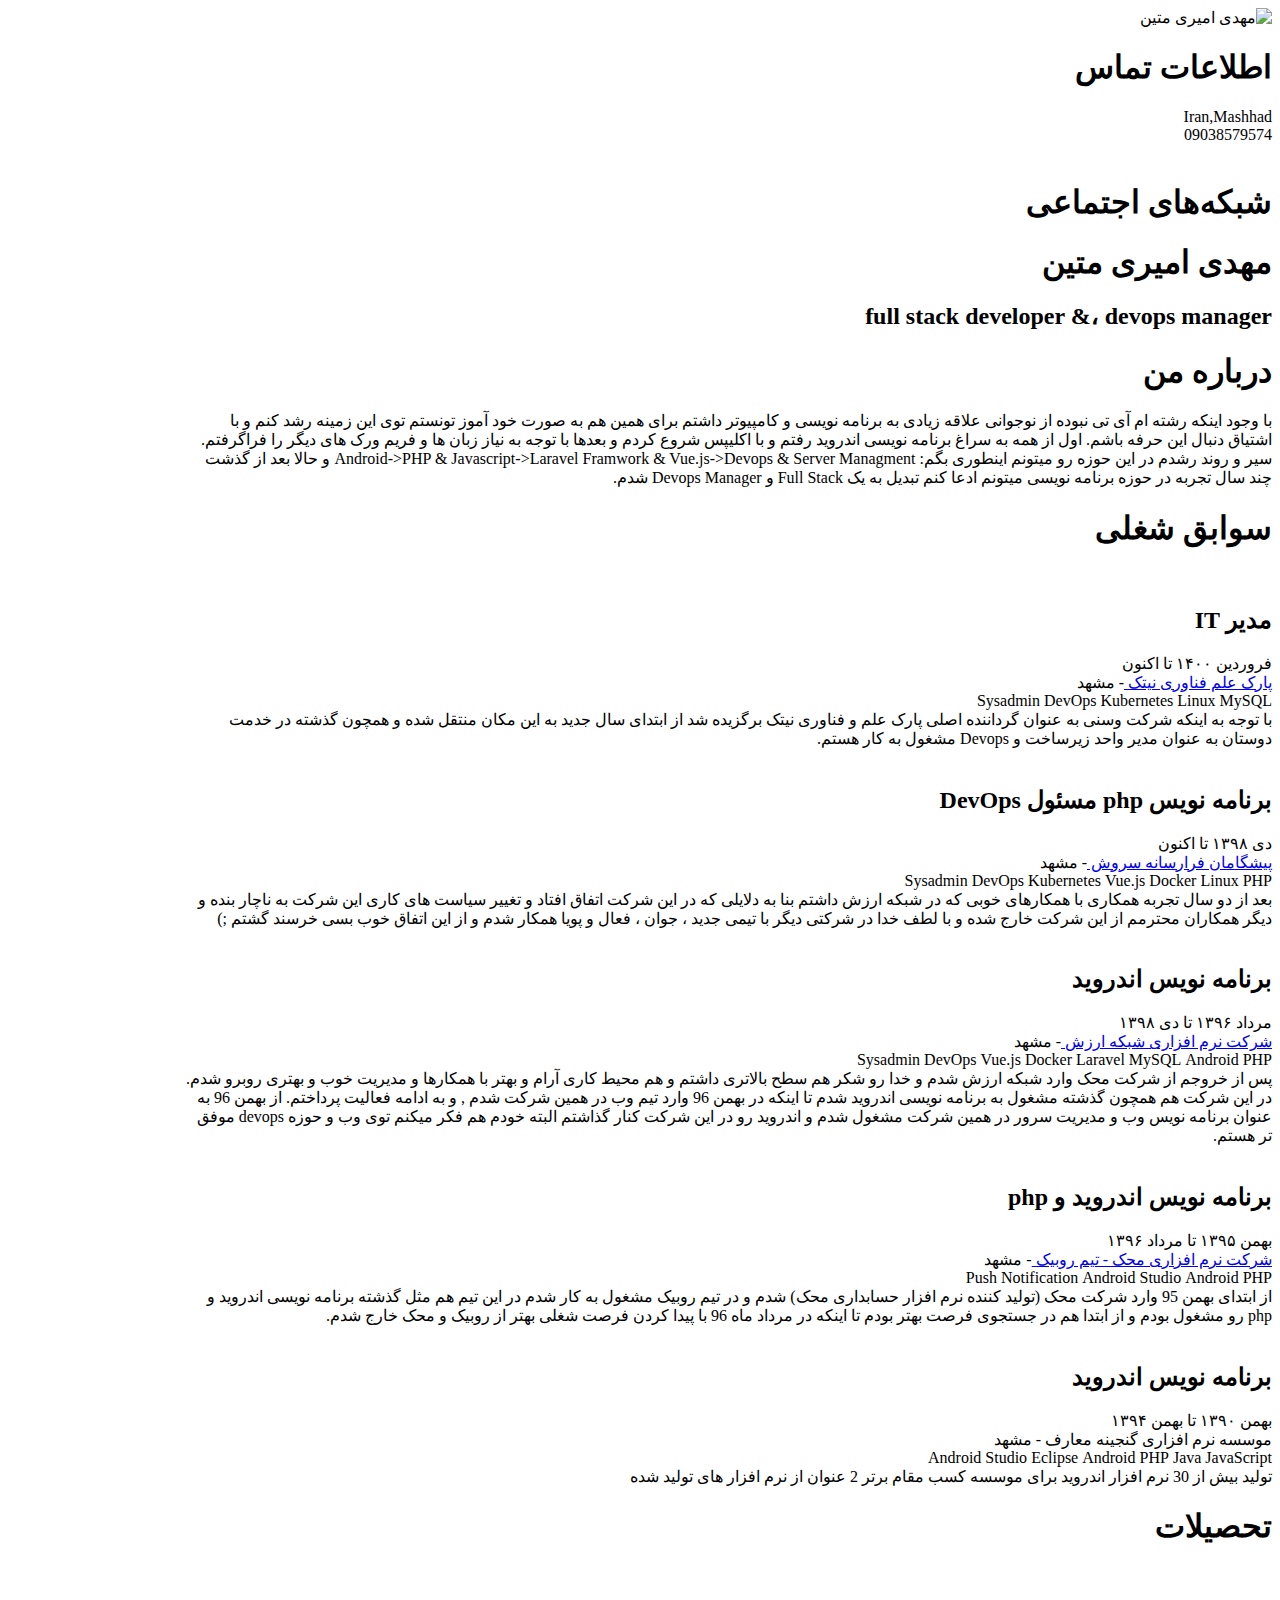
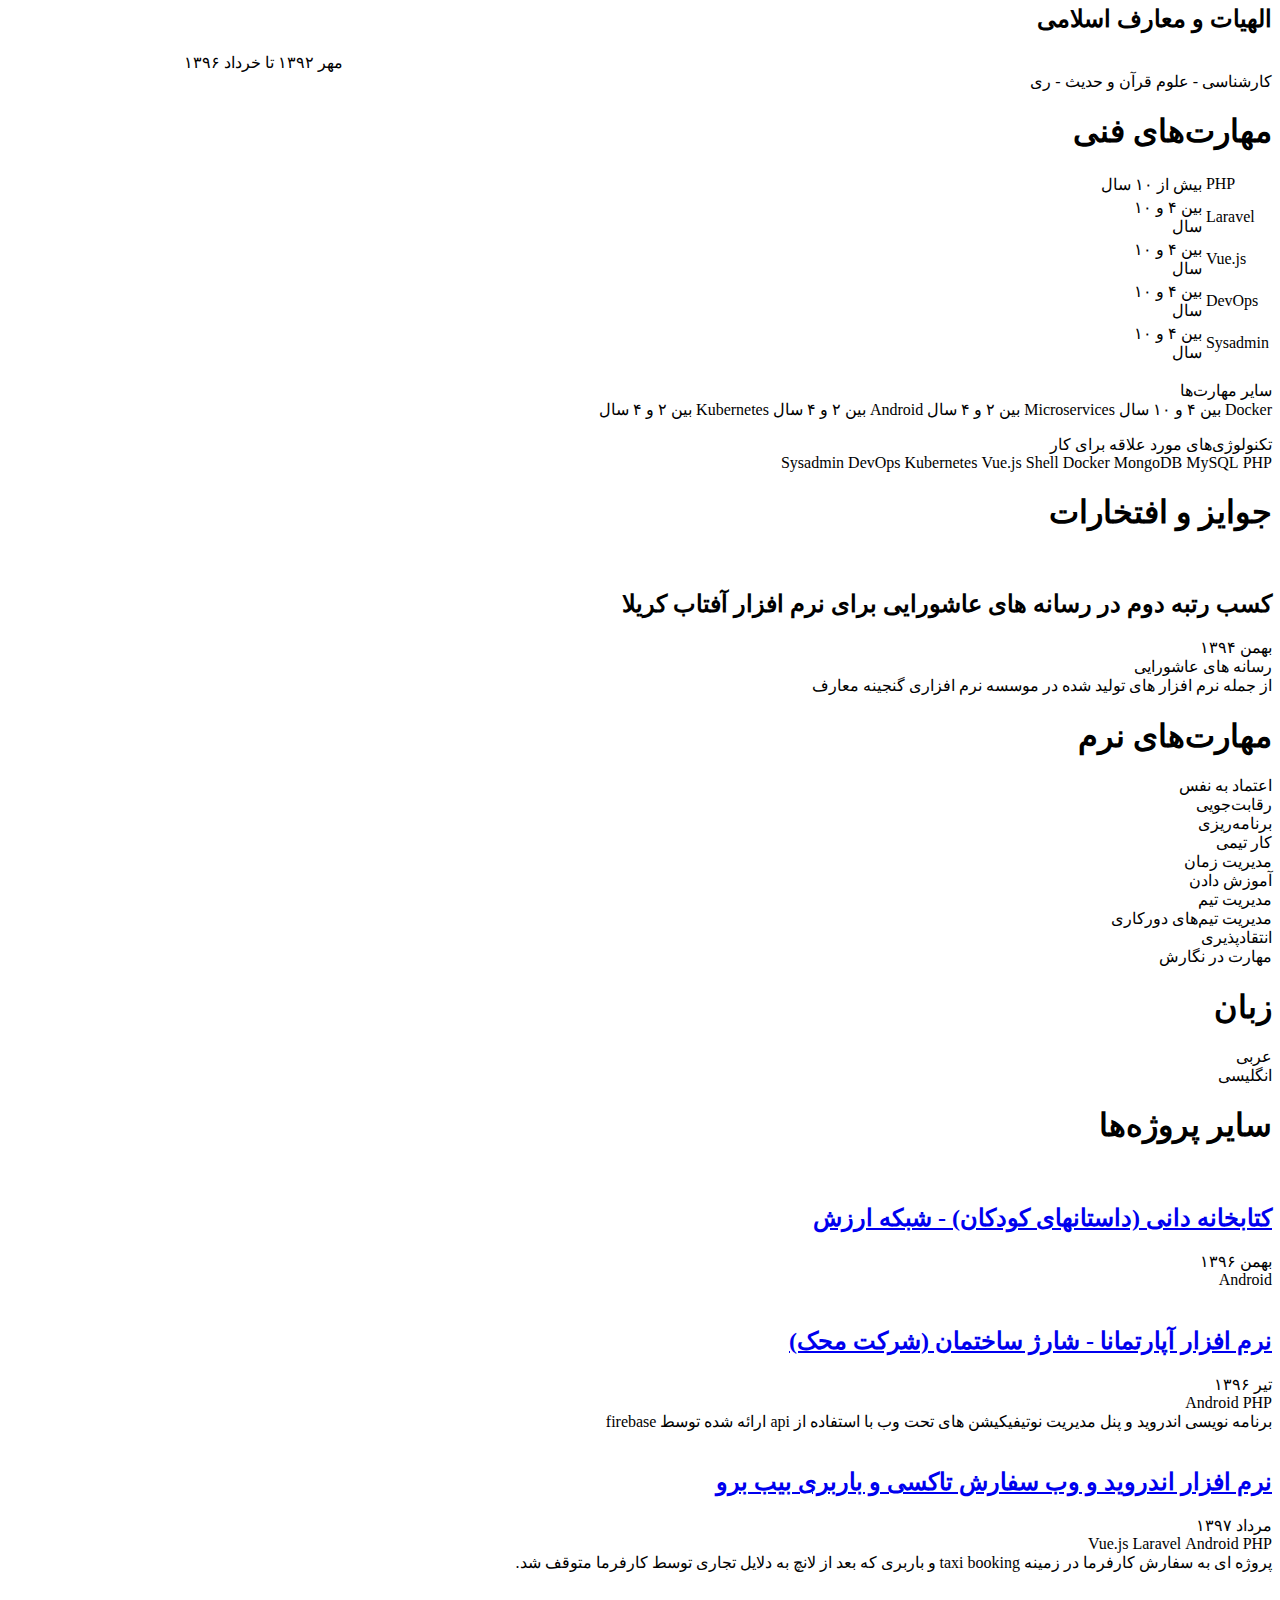
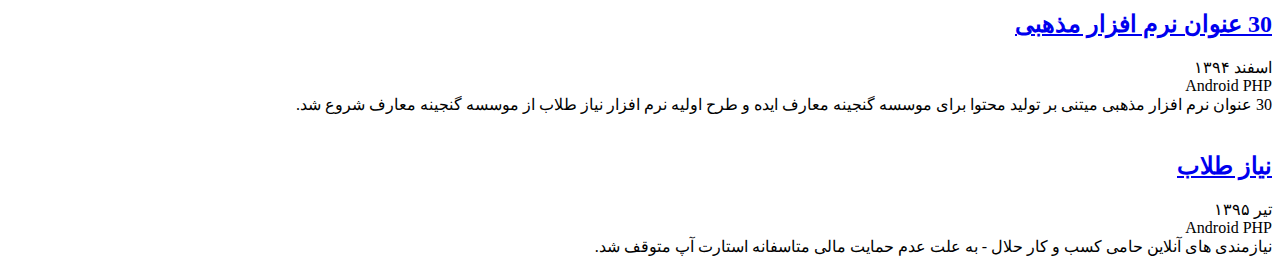
==== index.html @ c6a77c71 "Update index.html" ====
<!DOCTYPE html>
<html lang="fa">
<head>
    <title>مهدی امیری متین</title>
    <meta name="description"
          content="QCV مهدی امیری متین">

    <meta content="text/html" charset="UTF-8">
    <meta name="fontiran.com:license" content="5STG6D">
    
        <meta name="viewport" content="width=device-width, initial-scale=1"/>
    
    <meta property="og:site_name" content="amirimatin"/>
    
        <meta property="og:title" content="مهدی امیری متین"/>
        <meta property="og:type" content="profile"/>
        <meta property="og:image"
              content="https://secure.gravatar.com/avatar/453427221220c54b86331d7ee238e73a.jpg?s=300&amp;d=retro&amp;r=g"/>
        
    
    
        
        <link rel="apple-touch-icon" sizes="180x180" href="https://static.quera.ir/images/logo/favicon/apple-touch-icon.0-2887f2aad086.png">
        <link rel="icon" type="image/png" sizes="32x32" href="https://static.quera.ir/images/logo/favicon/favicon-32x32.0-b5be5ba884c5.png">
        <link rel="icon" type="image/png" sizes="16x16" href="https://static.quera.ir/images/logo/favicon/favicon-16x16.0-4bcbe4f363d7.png">
        <link rel="manifest" href="https://static.quera.ir/images/logo/favicon/site.0-a58f0dbbf828.webmanifest">
        <link rel="mask-icon" href="https://static.quera.ir/images/logo/favicon/safari-pinned-tab.0-c497e3a2ff0f.svg" color="#5bbad5">
        <link rel="shortcut icon" href="https://static.quera.ir/images/logo/favicon/favicon.0-53ba381ba55d.ico">
        <meta name="apple-mobile-web-app-title" content="Quera">
        <meta name="application-name" content="Quera">
        <meta name="msapplication-TileColor" content="#da532c">
        <meta name="msapplication-config" content="https://static.quera.ir/images/logo/favicon/browserconfig.0-158c579223ae.xml">
        <meta name="theme-color" content="#09c">
    
    


<script>(function(w,d,s,l,i){w[l]=w[l]||[];w[l].push({'gtm.start':new Date().getTime(),event:'gtm.js'});var f=d.getElementsByTagName(s)[0],j=d.createElement(s),dl=l!='dataLayer'?'&l='+l:'';j.async=true;j.src='https://www.googletagmanager.com/gtm.js?id='+i+dl;f.parentNode.insertBefore(j,f);})(window,document,'script','dataLayer','GTM-TDRQP6V');</script>


    <script type="text/javascript" src="https://static.quera.ir/js/reverse.0-6782b7b43a5d.js"></script>
    <link rel="stylesheet" href="https://static.quera.ir/vendor/jquery-ui/themes/flick/jquery-ui.min.0-e43e763e0745.css"/>
    <script type="text/javascript" src="https://static.quera.ir/vendor_common/common.min.0-ff5d1031dabd.js"></script>
    <link rel="stylesheet" type="text/css" href="https://static.quera.ir/vendor_common/common.min.0-c21277d78369.css"/>
    <link rel="stylesheet" type="text/css" href="https://static.quera.ir/vendor/semantic/semantic.rtl.min.0-6f2e697249ef.css"/>
    <link rel="stylesheet" type="text/css" href="https://static.quera.ir/css/style.0-c0c997bbf6e1.css"/>
    <link rel="stylesheet" type="text/css" href="https://static.quera.ir/semanticui/style.0-b3ef4156e542.css"/>
    <link rel="preload" href="https://static.quera.ir/fonts/iransans/fonts/woff2/IRANSansWeb.0-0b5055ac3573.woff2" as="font" type="font/woff2" crossorigin="anonymous">
    <link rel="preload" href="https://static.quera.ir/fonts/iransans/fonts/woff2/IRANSansWeb_Bold.0-43a0ecf3c7f2.woff2" as="font" type="font/woff2" crossorigin="anonymous">
    <link rel="preload" href="https://static.quera.ir/fonts/iransans/fonts/woff2/IRANSansWeb_Light.0-f7e4be98d20e.woff2" as="font" type="font/woff2" crossorigin="anonymous">
    <link rel="preload" href="https://static.quera.ir/fonts/iransans/fonts/woff2/IRANSansWeb_Medium.0-9c66b762719d.woff2" as="font" type="font/woff2" crossorigin="anonymous">
    <link rel="preload" href="https://static.quera.ir/vendor/semantic/themes/default/assets/fonts/icons.0-0ab54153eeec.woff2" as="font" type="font/woff2" crossorigin="anonymous">
    <link rel="preload" href="https://static.quera.ir/vendor/semantic/themes/default/assets/fonts/brand-icons.0-e8c322de9658.woff2" as="font" type="font/woff2" crossorigin="anonymous">
    <script type="text/javascript" src="https://static.quera.ir/js/main.0-ef7ccb650ad2.js"></script>
    <script type="text/javascript" src="https://static.quera.ir/js/markdown-moratab.0-771c1cd7b544.js"></script>
    <script src="https://static.quera.ir/vendor/clipboard/clipboard.min.0-f06c52bfddb4.js" type="text/javascript"></script>
    <script src="https://static.quera.ir/vendor/prism/prism.min.0-683a0944f523.js" data-manual></script>
    <link rel="stylesheet" type="text/css" href="https://static.quera.ir/vendor/prism/prism.0-4fa8005e6de1.css">
    <script src="https://static.quera.ir/notifications/notify.0-adeb6bd4d98d.js" type="text/javascript"></script>
    <link rel="stylesheet" href="https://static.quera.ir/vendor/katex/katex.min.0-f624f07ae925.css"/>
    
    
    
    <link rel="stylesheet" type="text/css" href="https://static.quera.ir/qcv/themes/common.0-5ed700cd2734.css">
    <style>
        
            .guide {
                display: none;
            }
        
    </style>

    <script type="text/javascript" src="https://static.quera.ir/vendor/progressbar/progressbar.min.0-1970f37f615a.js"></script>
    <script src="https://static.quera.ir/vendor/clipboard/clipboard.min.0-f06c52bfddb4.js" type="text/javascript"></script>
    <link rel="stylesheet" type="text/css" href="https://static.quera.ir/qcv/themes/theme1/theme1.0-77cd9312fb9b.css">
    <style>
        #paper {
            width: 68rem;
            min-height: 95rem;  /* a minimum height for too empty resumes */
        }
    </style>

</head>

<body dir="rtl" style="">


<noscript><iframe src="https://www.googletagmanager.com/ns.html?id=GTM-TDRQP6V" height="0" width="0" style="display:none;visibility:hidden"></iframe></noscript>




<div class="pusher" id="qu-scroll">
    
    
    <div dir="ltr" id="qu-hj"></div>

    <script type="text/javascript" charset="utf-8">
        quera = {};
        quera.finish_time = moment('0');
        quera.extra_time = moment.duration(0, 'seconds');
        quera.server_first_time = '2021-07-20T22:59:11.284350+04:30';
        quera.offset = moment('2021-07-20T22:59:11.284550+04:30').diff(moment());
        quera.time = moment();
        quera.times = [];
        
    </script>
    
        <script>
            
        </script>
    
    <div id="body_container">
        
    
    <div class="ui grid" id="paper">
        <div class="five wide column" id="r-sidebar">
            <div class="r-side-bg">
                <div class="r-side-back r-color"></div>
                <div class="r-side-back r-image"></div>
            </div>
            <div id="r-sidebar-content">
                <div id="r-avatar">
                    <img class="ui fluid rounded image" src="https://secure.gravatar.com/avatar/453427221220c54b86331d7ee238e73a.jpg?s=300&amp;d=retro&amp;r=g"
                         alt="مهدی امیری متین"/>
                </div>
                <h1>اطلاعات تماس</h1>
                <div class="flex-table compact">
                    <div class="row">
                        <div class="solid cell"><i class="map marker alternate icon"></i></div>
                        <div class="cell">
                          Iran,Mashhad  
                        </div>
                    </div>
                    
                        <div class="row ">
                            <div class="solid cell"><i class="phone icon"></i></div>
                            <div class="cell">
                                
                                    <span class="copy-to-clipboard"
                                          dir="ltr">09038579574</span>
                                
                            </div>
                        </div>
                    
                    <div class="row " style="align-items: flex-start">
                        <div class="solid cell"><i class="envelope icon"></i></div>
                        <div class="cell" style="direction: ltr; overflow: hidden; text-overflow: ellipsis">
                            
                                
                                    <span id="email" class="copy-to-clipboard" dir="ltr"
                                          style="color: white">m.amirimatin@gmail.com</span>
                                
                            
                        </div>
                    </div>
                </div>
                
                    <h1>شبکه‌های اجتماعی</h1>
                    <div>
                        
                            <a target="_blank" rel="noopener nofollow" href="https://twitter.com/mahdiyar_sm">
                                <i class="large blue twitter icon r-social"></i>
                            </a>
                        
                            <a target="_blank" rel="noopener nofollow" href="http://telegram.me/amirimatin">
                                <i class="large blue telegram plane icon r-social"></i>
                            </a>
                        
                            <a target="_blank" rel="noopener nofollow" href="https://www.instagram.com/m.amirimatin/">
                                <i class="large purple instagram icon r-social"></i>
                            </a>
                        
                    </div>
                
            </div>
        </div>
        <div class="eleven wide column" id="r-main">
            <header id="r-name">
                <div>
                    <h1>مهدی امیری متین</h1>
                        <h2>full stack developer &، devops manager</h2>
                </div>
            </header>

            
                <section class="r-section">
                    <div class="r-header">
                        <h1>درباره من</h1>
                    </div>
                    
                        <div class="md-supported">با وجود اینکه رشته ام آی تی نبوده از نوجوانی علاقه زیادی به برنامه نویسی و کامپیوتر داشتم برای همین هم به صورت خود آموز تونستم توی این زمینه رشد کنم و با اشتیاق دنبال این حرفه باشم. اول از همه به سراغ برنامه نویسی اندروید رفتم و با اکلیپس شروع کردم و بعدها با توجه به نیاز زبان ها و فریم ورک های دیگر را فراگرفتم. سیر و روند رشدم در این حوزه رو میتونم اینطوری بگم: 
Android-&gt;PHP &amp; Javascript-&gt;Laravel Framwork &amp; Vue.js-&gt;Devops &amp; Server Managment 
و حالا بعد از گذشت چند سال تجربه در حوزه برنامه نویسی میتونم ادعا کنم تبدیل به یک Full Stack و Devops Manager شدم.</div>
                    
                </section>
            

            
                <section class="r-section">
                    <div class="r-header">
                        <h1>سوابق شغلی</h1>
                    </div>
                    <div class="ui relaxed unstackable items r-items r-timeline">
                        
                            <div class="item">
                                
                                    <div class="ui tiny image"><img alt="" src="/media/public/logos/cd19c000af844c3fa9d75fbcc9e485ca.png"></div>
                                
                                <div class="content">
                                    <h2 class="ui w5 header">
                                        مدیر IT
                                    </h2>
                                    <div class="ui right floated r-grey">
                                        فروردین ۱۴۰۰ تا اکنون
                                    </div>
                                    <div class="meta">
                                        
                                            <a href="https://nitechpark.com" target="_blank" rel="noopener nofollow">
                                                پارک علم فناوری نیتک
                                            </a>
                                        
                                        - مشهد
                                    </div>
                                    
                                        <div class="extra">
                                            
                                                <span dir="auto" class="ui small label">MySQL</span>
                                            
                                                <span dir="auto" class="ui small label">Linux</span>
                                            
                                                <span dir="auto" class="ui small label">Kubernetes</span>
                                            
                                                <span dir="auto" class="ui small label">DevOps</span>
                                            
                                                <span dir="auto" class="ui small label">Sysadmin</span>
                                            
                                        </div>
                                    
                                    
                                        <div class="extra">
                                            
                                                <div class="md-supported">با توجه به اینکه شرکت وسنی به عنوان گرداننده اصلی پارک علم و فناوری نیتک برگزیده شد از ابتدای سال جدید به این مکان منتقل شده و همچون گذشته در خدمت دوستان به عنوان مدیر واحد زیرساخت و Devops مشغول به کار هستم.</div>
                                            
                                        </div>
                                    
                                </div>
                            </div>
                        
                            <div class="item">
                                
                                    <div class="ui tiny image"><img alt="" src="/media/public/profile/company_logo/08689bc968b87babe15c32c89f6c1fe77b28564f.png"></div>
                                
                                <div class="content">
                                    <h2 class="ui w5 header">
                                        برنامه نویس php مسئول DevOps
                                    </h2>
                                    <div class="ui right floated r-grey">
                                        دی ۱۳۹۸ تا اکنون
                                    </div>
                                    <div class="meta">
                                        
                                            <a href="http://vasni.ir" target="_blank" rel="noopener nofollow">
                                                پیشگامان فرارسانه سروش
                                            </a>
                                        
                                        - مشهد
                                    </div>
                                    
                                        <div class="extra">
                                            
                                                <span dir="auto" class="ui small label">PHP</span>
                                            
                                                <span dir="auto" class="ui small label">Linux</span>
                                            
                                                <span dir="auto" class="ui small label">Docker</span>
                                            
                                                <span dir="auto" class="ui small label">Vue.js</span>
                                            
                                                <span dir="auto" class="ui small label">Kubernetes</span>
                                            
                                                <span dir="auto" class="ui small label">DevOps</span>
                                            
                                                <span dir="auto" class="ui small label">Sysadmin</span>
                                            
                                        </div>
                                    
                                    
                                        <div class="extra">
                                            
                                                <div class="md-supported">بعد از دو سال تجربه همکاری با همکارهای خوبی که در شبکه ارزش داشتم بنا به دلایلی که در این شرکت اتفاق افتاد و تغییر سیاست های کاری این شرکت به ناچار بنده و دیگر همکاران محترمم از این شرکت خارج شده و با لطف خدا در شرکتی دیگر با تیمی جدید ، جوان ، فعال و پویا همکار شدم و از این اتفاق خوب بسی خرسند گشتم ;)</div>
                                            
                                        </div>
                                    
                                </div>
                            </div>
                        
                            <div class="item">
                                
                                    <div class="ui tiny image"><img alt="" src="/media/public/logos/111e6e5fe62e414dbfb8262f679e915f.png"></div>
                                
                                <div class="content">
                                    <h2 class="ui w5 header">
                                        برنامه نویس اندروید
                                    </h2>
                                    <div class="ui right floated r-grey">
                                        مرداد ۱۳۹۶ تا دی ۱۳۹۸
                                    </div>
                                    <div class="meta">
                                        
                                            <a href="http://sa24.ir/" target="_blank" rel="noopener nofollow">
                                                شرکت نرم افزاری شبکه ارزش
                                            </a>
                                        
                                        - مشهد
                                    </div>
                                    
                                        <div class="extra">
                                            
                                                <span dir="auto" class="ui small label">PHP</span>
                                            
                                                <span dir="auto" class="ui small label">Android</span>
                                            
                                                <span dir="auto" class="ui small label">MySQL</span>
                                            
                                                <span dir="auto" class="ui small label">Laravel</span>
                                            
                                                <span dir="auto" class="ui small label">Docker</span>
                                            
                                                <span dir="auto" class="ui small label">Vue.js</span>
                                            
                                                <span dir="auto" class="ui small label">DevOps</span>
                                            
                                                <span dir="auto" class="ui small label">Sysadmin</span>
                                            
                                        </div>
                                    
                                    
                                        <div class="extra">
                                            
                                                <div class="md-supported">پس از خروجم از شرکت محک وارد شبکه ارزش شدم و خدا رو شکر هم سطح بالاتری داشتم و هم محیط کاری آرام و بهتر با همکارها و مدیریت خوب و بهتری روبرو شدم. در این شرکت هم همچون گذشته مشغول به برنامه نویسی اندروید شدم تا اینکه در بهمن 96 وارد تیم وب در همین شرکت شدم , و به ادامه فعالیت پرداختم.

از بهمن 96 به عنوان برنامه نویس وب و مدیریت سرور در همین شرکت مشغول شدم و اندروید رو در این شرکت کنار گذاشتم البته خودم هم فکر میکنم توی وب و حوزه devops موفق تر هستم.</div>
                                            
                                        </div>
                                    
                                </div>
                            </div>
                        
                            <div class="item">
                                
                                    <div class="ui tiny image"><img alt="" src="/media/public/logos/0b6a00c5ef4f457e9915471dc0e0edc2.png"></div>
                                
                                <div class="content">
                                    <h2 class="ui w5 header">
                                        برنامه نویس اندروید و php
                                    </h2>
                                    <div class="ui right floated r-grey">
                                        بهمن ۱۳۹۵ تا مرداد ۱۳۹۶
                                    </div>
                                    <div class="meta">
                                        
                                            <a href="https://www.mahaksoft.com/" target="_blank" rel="noopener nofollow">
                                                شرکت نرم افزاری محک - تیم روبیک
                                            </a>
                                        
                                        - مشهد
                                    </div>
                                    
                                        <div class="extra">
                                            
                                                <span dir="auto" class="ui small label">PHP</span>
                                            
                                                <span dir="auto" class="ui small label">Android</span>
                                            
                                                <span dir="auto" class="ui small label">Android Studio</span>
                                            
                                                <span dir="auto" class="ui small label">Push Notification</span>
                                            
                                        </div>
                                    
                                    
                                        <div class="extra">
                                            
                                                <div class="md-supported">از ابتدای بهمن 95 وارد شرکت محک (تولید کننده نرم افزار حسابداری محک) شدم و در تیم روبیک مشغول به کار شدم در این تیم هم مثل گذشته برنامه نویسی اندروید و php رو مشغول بودم و از ابتدا هم در جستجوی فرصت بهتر بودم تا اینکه در مرداد ماه 96 با پیدا کردن فرصت شغلی بهتر از روبیک و محک خارج شدم.</div>
                                            
                                        </div>
                                    
                                </div>
                            </div>
                        
                            <div class="item">
                                
                                    <div class="ui tiny image"><img alt="" src="/media/public/logos/dd84caf3fb24499ba9ad46aafbef03ce.png"></div>
                                
                                <div class="content">
                                    <h2 class="ui w5 header">
                                        برنامه نویس اندروید
                                    </h2>
                                    <div class="ui right floated r-grey">
                                        بهمن ۱۳۹۰ تا بهمن ۱۳۹۴
                                    </div>
                                    <div class="meta">
                                        
                                            موسسه نرم افزاری گنجینه معارف
                                        
                                        - مشهد
                                    </div>
                                    
                                        <div class="extra">
                                            
                                                <span dir="auto" class="ui small label">JavaScript</span>
                                            
                                                <span dir="auto" class="ui small label">Java</span>
                                            
                                                <span dir="auto" class="ui small label">PHP</span>
                                            
                                                <span dir="auto" class="ui small label">Android</span>
                                            
                                                <span dir="auto" class="ui small label">Eclipse</span>
                                            
                                                <span dir="auto" class="ui small label">Android Studio</span>
                                            
                                        </div>
                                    
                                    
                                        <div class="extra">
                                            
                                                <div class="md-supported">تولید بیش از 30 نرم افزار اندروید برای موسسه کسب مقام برتر 2 عنوان از نرم افزار های تولید شده</div>
                                            
                                        </div>
                                    
                                </div>
                            </div>
                        
                    </div>
                </section>
            

            
                <section class="r-section">
                    <div class="r-header">
                        <h1>تحصیلات</h1>
                    </div>

                    <div class="ui relaxed unstackable items r-items r-timeline">
                        
                            <div class="item">
                                
                                    <div class="ui tiny image default edu">
                                        <img alt="" src="https://static.quera.ir/qcv/themes/theme1/images/edu.0-c39e8b0993c1.svg">
                                    </div>
                                
                                <div class="content">
                                    <h2 class="ui w5 header">
                                        الهیات و معارف اسلامی
                                    </h2>
                                    <div class="ui right floated r-grey" style="text-align: left">
                                        مهر ۱۳۹۲ تا خرداد ۱۳۹۶
                                        
                                    </div>
                                    <div class="meta">
                                        کارشناسی -
                                        
                                            علوم قرآن و حدیث
                                        
                                        - ری
                                    </div>

                                    
                                </div>
                            </div>
                        
                    </div>
                </section>
            

            
                <section class="r-section">
                    <div class="r-header">
                        <h1>مهارت‌های فنی</h1>
                    </div>

                    <table class="ui very basic unstackable no-border table">
                        <tbody>
                        
                            <tr>
                                <td dir="ltr" style="text-align: left" class="collapsing">
                                    PHP
                                </td>
                                <td>
                                    <div class="ui violet progress" style="margin: 0">
                                        <div class="bar" style="width: 100%;">
                                            <div class="progress">بیش از ۱۰ سال</div>
                                        </div>
                                    </div>
                                </td>
                            </tr>
                        
                            <tr>
                                <td dir="ltr" style="text-align: left" class="collapsing">
                                    Laravel
                                </td>
                                <td>
                                    <div class="ui blue progress" style="margin: 0">
                                        <div class="bar" style="width: 85%;">
                                            <div class="progress">بین ۴ و ۱۰ سال</div>
                                        </div>
                                    </div>
                                </td>
                            </tr>
                        
                            <tr>
                                <td dir="ltr" style="text-align: left" class="collapsing">
                                    Vue.js
                                </td>
                                <td>
                                    <div class="ui blue progress" style="margin: 0">
                                        <div class="bar" style="width: 85%;">
                                            <div class="progress">بین ۴ و ۱۰ سال</div>
                                        </div>
                                    </div>
                                </td>
                            </tr>
                        
                            <tr>
                                <td dir="ltr" style="text-align: left" class="collapsing">
                                    DevOps
                                </td>
                                <td>
                                    <div class="ui blue progress" style="margin: 0">
                                        <div class="bar" style="width: 85%;">
                                            <div class="progress">بین ۴ و ۱۰ سال</div>
                                        </div>
                                    </div>
                                </td>
                            </tr>
                        
                            <tr>
                                <td dir="ltr" style="text-align: left" class="collapsing">
                                    Sysadmin
                                </td>
                                <td>
                                    <div class="ui blue progress" style="margin: 0">
                                        <div class="bar" style="width: 85%;">
                                            <div class="progress">بین ۴ و ۱۰ سال</div>
                                        </div>
                                    </div>
                                </td>
                            </tr>
                        
                        </tbody>
                    </table>

                    
                        <p>
                            سایر مهارت‌ها
                            <br/>
                            
                                <span class="ui blue small label">
                                        Docker
                                        <span class="detail">
                                            بین ۴ و ۱۰ سال
                                        </span>
                                    </span>
                            
                                <span class="ui teal small label">
                                        Microservices
                                        <span class="detail">
                                            بین ۲ و ۴ سال
                                        </span>
                                    </span>
                            
                                <span class="ui teal small label">
                                        Android
                                        <span class="detail">
                                            بین ۲ و ۴ سال
                                        </span>
                                    </span>
                            
                                <span class="ui teal small label">
                                        Kubernetes
                                        <span class="detail">
                                            بین ۲ و ۴ سال
                                        </span>
                                    </span>
                            
                        </p>
                    

                    
                        <p>
                            تکنولوژی‌های مورد علاقه برای کار
                            <br/>
                            
                                <span dir="auto" class="ui small label">PHP</span>
                            
                                <span dir="auto" class="ui small label">MySQL</span>
                            
                                <span dir="auto" class="ui small label">MongoDB</span>
                            
                                <span dir="auto" class="ui small label">Docker</span>
                            
                                <span dir="auto" class="ui small label">Shell</span>
                            
                                <span dir="auto" class="ui small label">Vue.js</span>
                            
                                <span dir="auto" class="ui small label">Kubernetes</span>
                            
                                <span dir="auto" class="ui small label">DevOps</span>
                            
                                <span dir="auto" class="ui small label">Sysadmin</span>
                            
                        </p>
                    
                </section>
            

            
                <section class="r-section">
                    <div class="r-header">
                        <h1>جوایز و افتخارات</h1>
                    </div>

                    <div class="ui relaxed unstackable items r-items r-timeline">
                        
                            <div class="item">
                                <div class="ui tiny image">
                                    <img alt="" src="https://static.quera.ir/qcv/themes/theme1/images/medal.0-c608e8f3968f.svg">
                                </div>
                                <div class="content">
                                    <h2 class="ui w5 header">
                                        
                                            کسب رتبه دوم در رسانه های عاشورایی برای نرم افزار آفتاب کریلا
                                        
                                    </h2>
                                    <div class="ui right floated r-grey">
                                        بهمن ۱۳۹۴
                                    </div>
                                    <div class="meta">
                                        رسانه های عاشورایی
                                    </div>
                                    
                                        <div class="extra">
                                            
                                                <div class="md-supported">از جمله نرم افزار های تولید شده در موسسه نرم افزاری گنجینه معارف</div>
                                            
                                        </div>
                                    
                                </div>
                            </div>
                        
                    </div>
                </section>
            

            

            <section id="r-skills" class="r-section" style="margin-left: 2rem">
                <div class="ui two column grid">
                    
                        <div class="column">
                            <div class="r-header">
                                <h1>مهارت‌های نرم</h1>
                            </div>
                            <div class="flex-table compact">
                                
                                    <div class="row">
                                        <div class="grow cell">اعتماد به نفس</div>
                                        <div class="cell">
                                            <div class="ui violet empty circular label"></div><div class="ui violet empty circular label"></div><div class="ui violet empty circular label"></div><div class="ui violet empty circular label"></div><div class="ui violet empty circular label"></div>
                                        </div>
                                    </div>
                                
                                    <div class="row">
                                        <div class="grow cell">رقابت‌جویی</div>
                                        <div class="cell">
                                            <div class="ui violet empty circular label"></div><div class="ui violet empty circular label"></div><div class="ui violet empty circular label"></div><div class="ui violet empty circular label"></div><div class="ui violet empty circular label"></div>
                                        </div>
                                    </div>
                                
                                    <div class="row">
                                        <div class="grow cell">برنامه‌ریزی</div>
                                        <div class="cell">
                                            <div class="ui violet empty circular label"></div><div class="ui violet empty circular label"></div><div class="ui violet empty circular label"></div><div class="ui violet empty circular label"></div><div class="ui violet empty circular label"></div>
                                        </div>
                                    </div>
                                
                                    <div class="row">
                                        <div class="grow cell">کار تیمی</div>
                                        <div class="cell">
                                            <div class="ui violet empty circular label"></div><div class="ui violet empty circular label"></div><div class="ui violet empty circular label"></div><div class="ui violet empty circular label"></div><div class="ui violet empty circular label"></div>
                                        </div>
                                    </div>
                                
                                    <div class="row">
                                        <div class="grow cell">مدیریت زمان</div>
                                        <div class="cell">
                                            <div class="ui blue empty circular label"></div><div class="ui blue empty circular label"></div><div class="ui blue empty circular label"></div><div class="ui blue empty circular label"></div><div class="ui empty circular label"></div>
                                        </div>
                                    </div>
                                
                                    <div class="row">
                                        <div class="grow cell">آموزش دادن</div>
                                        <div class="cell">
                                            <div class="ui blue empty circular label"></div><div class="ui blue empty circular label"></div><div class="ui blue empty circular label"></div><div class="ui blue empty circular label"></div><div class="ui empty circular label"></div>
                                        </div>
                                    </div>
                                
                                    <div class="row">
                                        <div class="grow cell">مدیریت تیم</div>
                                        <div class="cell">
                                            <div class="ui blue empty circular label"></div><div class="ui blue empty circular label"></div><div class="ui blue empty circular label"></div><div class="ui blue empty circular label"></div><div class="ui empty circular label"></div>
                                        </div>
                                    </div>
                                
                                    <div class="row">
                                        <div class="grow cell">مدیریت تیم‌های دورکاری</div>
                                        <div class="cell">
                                            <div class="ui blue empty circular label"></div><div class="ui blue empty circular label"></div><div class="ui blue empty circular label"></div><div class="ui blue empty circular label"></div><div class="ui empty circular label"></div>
                                        </div>
                                    </div>
                                
                                    <div class="row">
                                        <div class="grow cell">انتقادپذیری</div>
                                        <div class="cell">
                                            <div class="ui blue empty circular label"></div><div class="ui blue empty circular label"></div><div class="ui blue empty circular label"></div><div class="ui blue empty circular label"></div><div class="ui empty circular label"></div>
                                        </div>
                                    </div>
                                
                                    <div class="row">
                                        <div class="grow cell">مهارت در نگارش</div>
                                        <div class="cell">
                                            <div class="ui teal empty circular label"></div><div class="ui teal empty circular label"></div><div class="ui teal empty circular label"></div><div class="ui empty circular label"></div><div class="ui empty circular label"></div>
                                        </div>
                                    </div>
                                
                            </div>
                        </div>
                    
                    
                        <div class="column">
                            <div class="r-header" style="width: calc(100% + 2rem)">
                                <h1>زبان</h1>
                            </div>
                            <div class="flex-table compact">
                                
                                    <div class="row">
                                        <div class="grow cell">عربی</div>
                                        <div class="cell qu-popup" data-content="زبان مادری"
                                             data-position="left center" data-variation="tiny" style="display: flex">
                                            <div class="ui violet empty circular label"></div><div class="ui violet empty circular label"></div><div class="ui violet empty circular label"></div><div class="ui violet empty circular label"></div><div class="ui violet empty circular label"></div>
                                        </div>
                                    </div>
                                
                                    <div class="row">
                                        <div class="grow cell">انگلیسی</div>
                                        <div class="cell qu-popup" data-content="توانمند برای کار"
                                             data-position="left center" data-variation="tiny" style="display: flex">
                                            <div class="ui teal empty circular label"></div><div class="ui teal empty circular label"></div><div class="ui teal empty circular label"></div><div class="ui empty circular label"></div><div class="ui empty circular label"></div>
                                        </div>
                                    </div>
                                
                            </div>
                        </div>
                    
                </div>
            </section>


            


            

            
                <section class="r-section">
                    <div class="r-header">
                        <h1>سایر پروژه‌ها</h1>
                    </div>
                    <div class="ui relaxed unstackable items r-items">
                        
                            <div class="item">
                                <div class="ui tiny image">
                                    
                                        <img alt="" src="https://static.quera.ir/qcv/themes/theme1/images/github.0-36085318505a.svg">
                                    
                                </div>
                                <div class="content">
                                    <h2 class="ui w5 header">
                                        
                                            
                                                <a target="_blank" rel="noopener nofollow"
                                                   href="http://appstore.nabaat.ir/__/store/apk/download/19394">
                                                    کتابخانه دانی (داستانهای کودکان) - شبکه ارزش
                                                </a>
                                            
                                        
                                    </h2>
                                    <div class="ui right floated r-grey">
                                        بهمن ۱۳۹۶
                                    </div>
                                    
                                        <div class="extra">
                                            
                                                <span dir="auto" class="ui small label">Android</span>
                                            
                                        </div>
                                    
                                    
                                </div>
                            </div>
                        
                            <div class="item">
                                <div class="ui tiny image">
                                    
                                        <img alt="" src="https://static.quera.ir/qcv/themes/theme1/images/github.0-36085318505a.svg">
                                    
                                </div>
                                <div class="content">
                                    <h2 class="ui w5 header">
                                        
                                            
                                                <a target="_blank" rel="noopener nofollow"
                                                   href="https://apartemana.com/">
                                                    نرم افزار آپارتمانا - شارژ ساختمان (شرکت محک)
                                                </a>
                                            
                                        
                                    </h2>
                                    <div class="ui right floated r-grey">
                                        تیر ۱۳۹۶
                                    </div>
                                    
                                        <div class="extra">
                                            
                                                <span dir="auto" class="ui small label">PHP</span>
                                            
                                                <span dir="auto" class="ui small label">Android</span>
                                            
                                        </div>
                                    
                                    
                                        <div class="extra">
                                            
                                                <div class="md-supported">برنامه نویسی اندروید و پنل مدیریت نوتیفیکیشن های تحت وب با استفاده از api ارائه شده توسط firebase</div>
                                            
                                        </div>
                                    
                                </div>
                            </div>
                        
                            <div class="item">
                                <div class="ui tiny image">
                                    
                                        <img alt="" src="https://static.quera.ir/qcv/themes/theme1/images/github.0-36085318505a.svg">
                                    
                                </div>
                                <div class="content">
                                    <h2 class="ui w5 header">
                                        
                                            
                                                <a target="_blank" rel="noopener nofollow"
                                                   href="http://bibboro.com/">
                                                    نرم افزار اندروید و وب سفارش تاکسی و باربری بیب برو
                                                </a>
                                            
                                        
                                    </h2>
                                    <div class="ui right floated r-grey">
                                        مرداد ۱۳۹۷
                                    </div>
                                    
                                        <div class="extra">
                                            
                                                <span dir="auto" class="ui small label">PHP</span>
                                            
                                                <span dir="auto" class="ui small label">Android</span>
                                            
                                                <span dir="auto" class="ui small label">Laravel</span>
                                            
                                                <span dir="auto" class="ui small label">Vue.js</span>
                                            
                                        </div>
                                    
                                    
                                        <div class="extra">
                                            
                                                <div class="md-supported">پروژه ای به سفارش  کارفرما در زمینه taxi booking و باربری که بعد از لانچ به دلایل تجاری توسط کارفرما متوقف شد.</div>
                                            
                                        </div>
                                    
                                </div>
                            </div>
                        
                            <div class="item">
                                <div class="ui tiny image">
                                    
                                        <img alt="" src="https://static.quera.ir/qcv/themes/theme1/images/github.0-36085318505a.svg">
                                    
                                </div>
                                <div class="content">
                                    <h2 class="ui w5 header">
                                        
                                            
                                                <a target="_blank" rel="noopener nofollow"
                                                   href="http://g-maaref.com">
                                                    30 عنوان نرم افزار مذهبی
                                                </a>
                                            
                                        
                                    </h2>
                                    <div class="ui right floated r-grey">
                                        اسفند ۱۳۹۴
                                    </div>
                                    
                                        <div class="extra">
                                            
                                                <span dir="auto" class="ui small label">PHP</span>
                                            
                                                <span dir="auto" class="ui small label">Android</span>
                                            
                                        </div>
                                    
                                    
                                        <div class="extra">
                                            
                                                <div class="md-supported">30 عنوان نرم افزار مذهبی میتنی بر تولید محتوا برای موسسه گنجینه معارف ایده و طرح اولیه نرم افزار نیاز طلاب از موسسه گنجینه معارف شروع شد.</div>
                                            
                                        </div>
                                    
                                </div>
                            </div>
                        
                            <div class="item">
                                <div class="ui tiny image">
                                    
                                        <img alt="" src="https://static.quera.ir/qcv/themes/theme1/images/github.0-36085318505a.svg">
                                    
                                </div>
                                <div class="content">
                                    <h2 class="ui w5 header">
                                        
                                            
                                                <a target="_blank" rel="noopener nofollow"
                                                   href="http://niazetollab.ir">
                                                    نیاز طلاب
                                                </a>
                                            
                                        
                                    </h2>
                                    <div class="ui right floated r-grey">
                                        تیر ۱۳۹۵
                                    </div>
                                    
                                        <div class="extra">
                                            
                                                <span dir="auto" class="ui small label">PHP</span>
                                            
                                                <span dir="auto" class="ui small label">Android</span>
                                            
                                        </div>
                                    
                                    
                                        <div class="extra">
                                            
                                                <div class="md-supported">نیازمندی های آنلاین حامی کسب و کار حلال - به علت عدم حمایت مالی متاسفانه استارت آپ متوقف شد.</div>
                                            
                                        </div>
                                    
                                </div>
                            </div>
                        
                    </div>
                </section>
            
        </div>
    </div>

    <script>
        document.addEventListener("DOMContentLoaded", function () {
            $(".copy-to-clipboard").each(function (i, e) {
                $(e).popup({
                    content: "کپی",
                    position: "top left",
                    variation: "tiny",
                    closable: false,
                });
            });
            new ClipboardJS(".copy-to-clipboard", {
                target: function (trigger) {
                    $(trigger).popup("change content", "کپی شد!");
                    return trigger;
                },
            });
        });
        $(".md-supported").each(function (index, elem) {
            $(this).html(render_markdown($(this).text(), null, { breaks: true }));
        });
        
            
            document.addEventListener("DOMContentLoaded", function () {
                const paper = document.getElementById("paper");
                const MAX_PAPER_WIDTH = 850;
                const paperWidthREM = 68;  // unit: rem

                function refresh_size () {
                    const bodyWidth = document.body.offsetWidth;
                    const desiredPaperWidthPX = Math.min(bodyWidth, MAX_PAPER_WIDTH);
                    let rem = desiredPaperWidthPX / paperWidthREM;
                    rem = Math.round((rem - 0.01) * 100) / 100; // important to avoid horizontal scroll bar
                    const marginTop = Math.min((bodyWidth - desiredPaperWidthPX) / 2, 20);
                    paper.style.marginTop = marginTop + "px";
                    paper.style.marginBottom = marginTop + "px";
                    document.body.setAttribute("style", "font-size: " + rem + "px !important");
                    document.documentElement.setAttribute("style", "font-size: " + rem + "px !important");
                }

                refresh_size();
                window.addEventListener("resize", refresh_size);
            });
        
    </script>

    </div>
    
</div>

<script type="text/javascript" src="https://static.quera.ir/js/quera_timer.0-cfcac0b85e9a.js"></script>

</body>
</html>
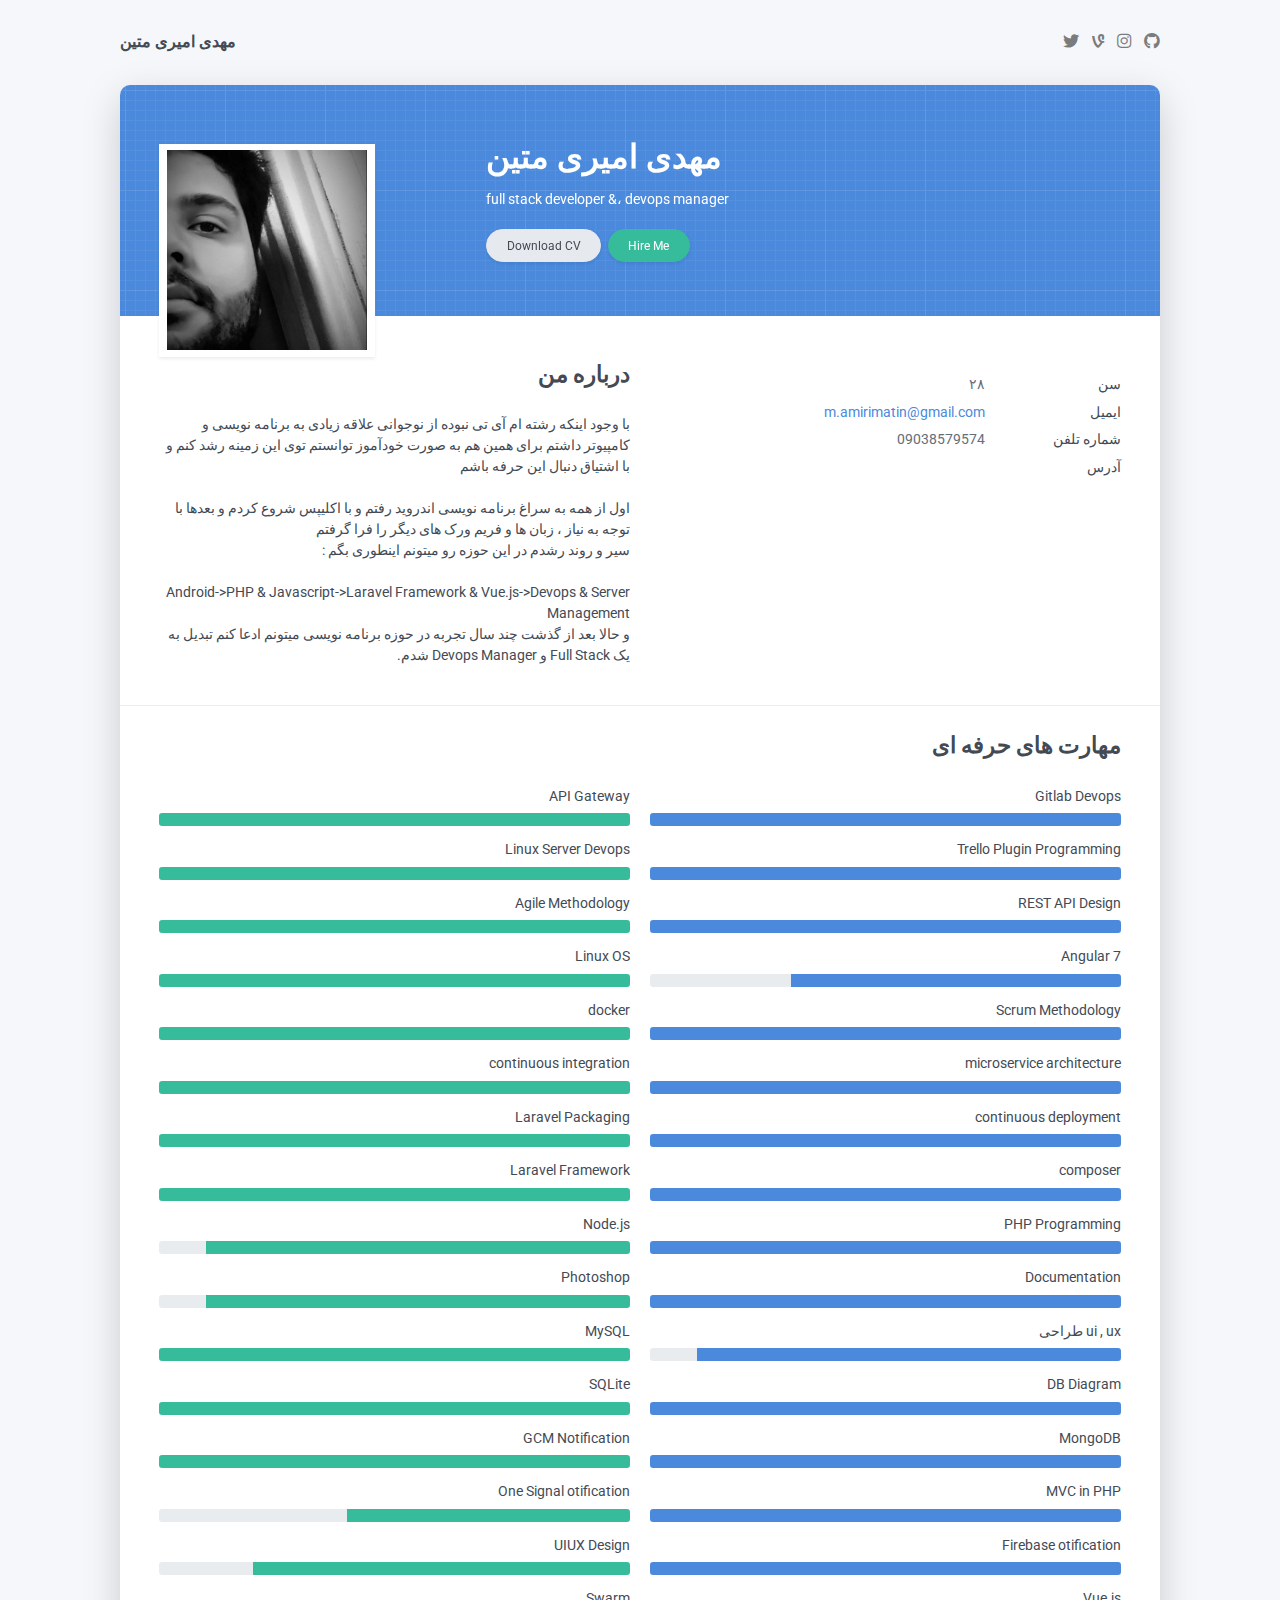
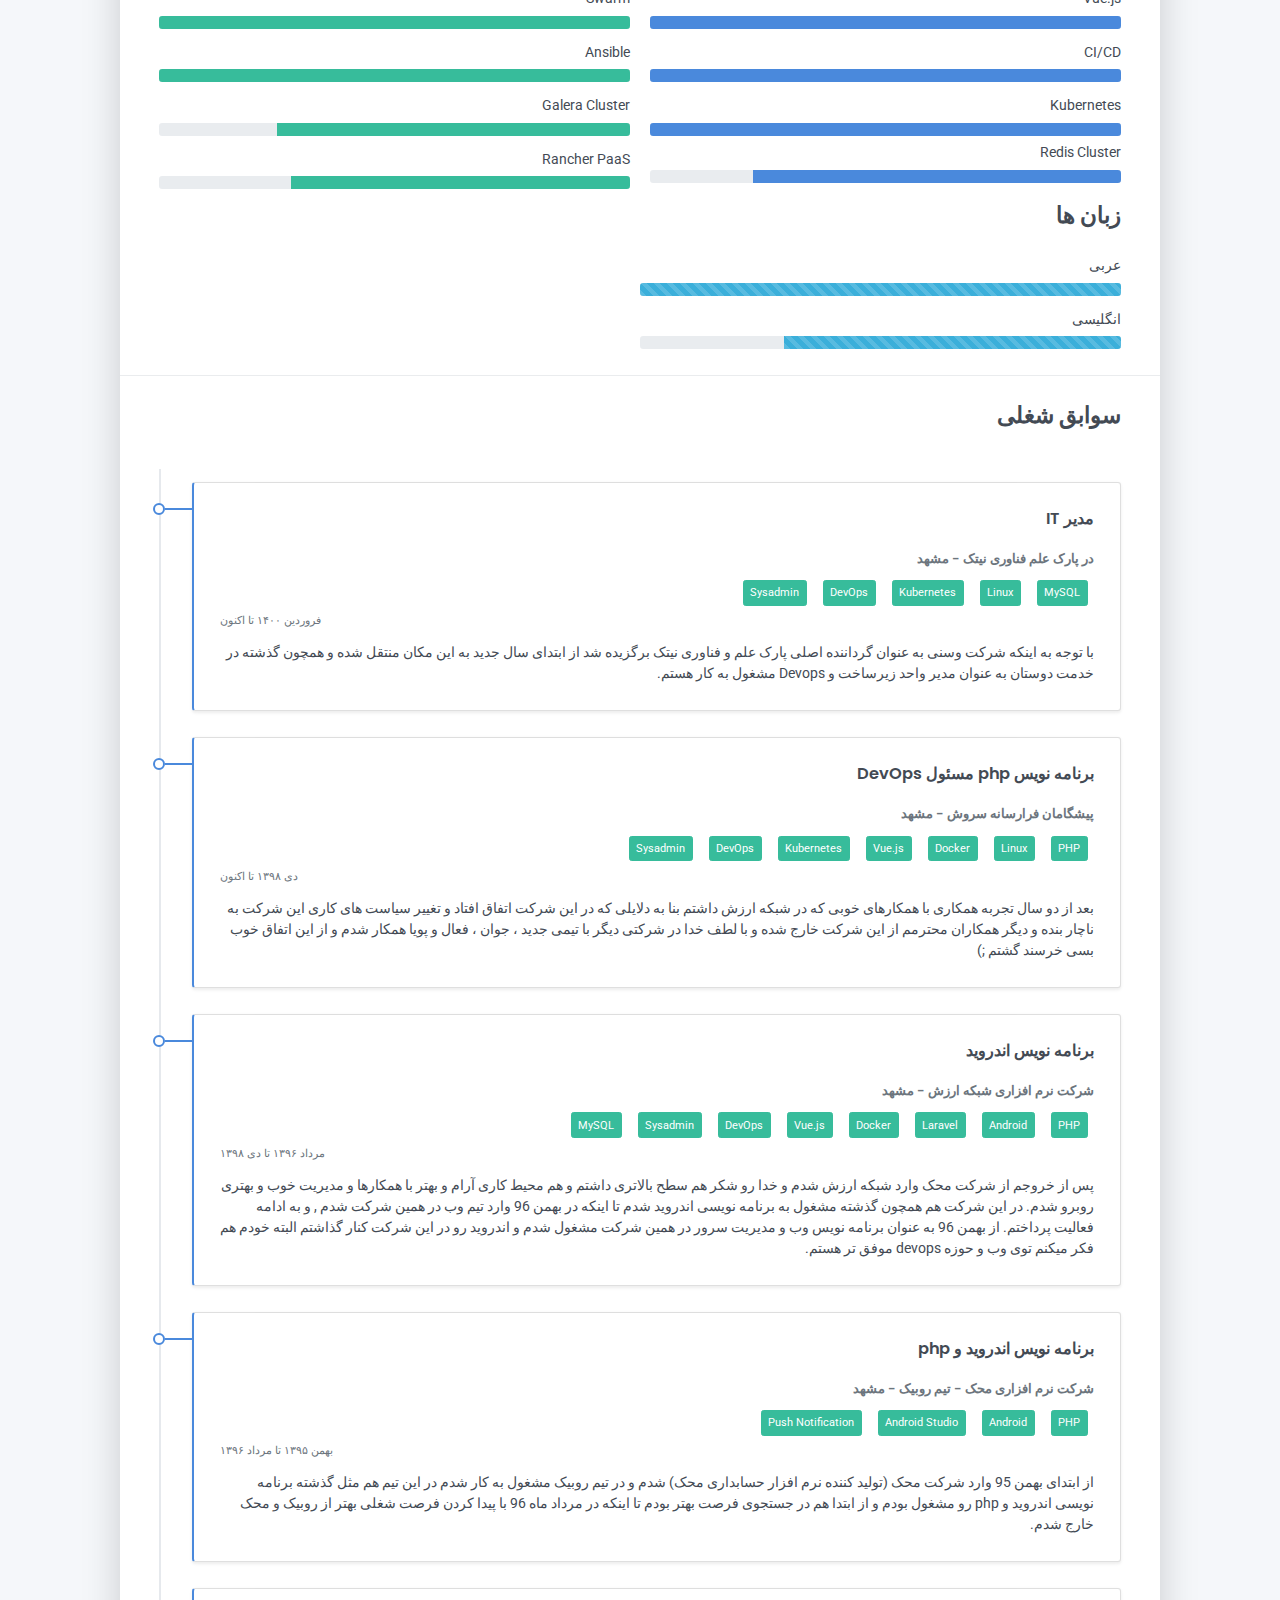
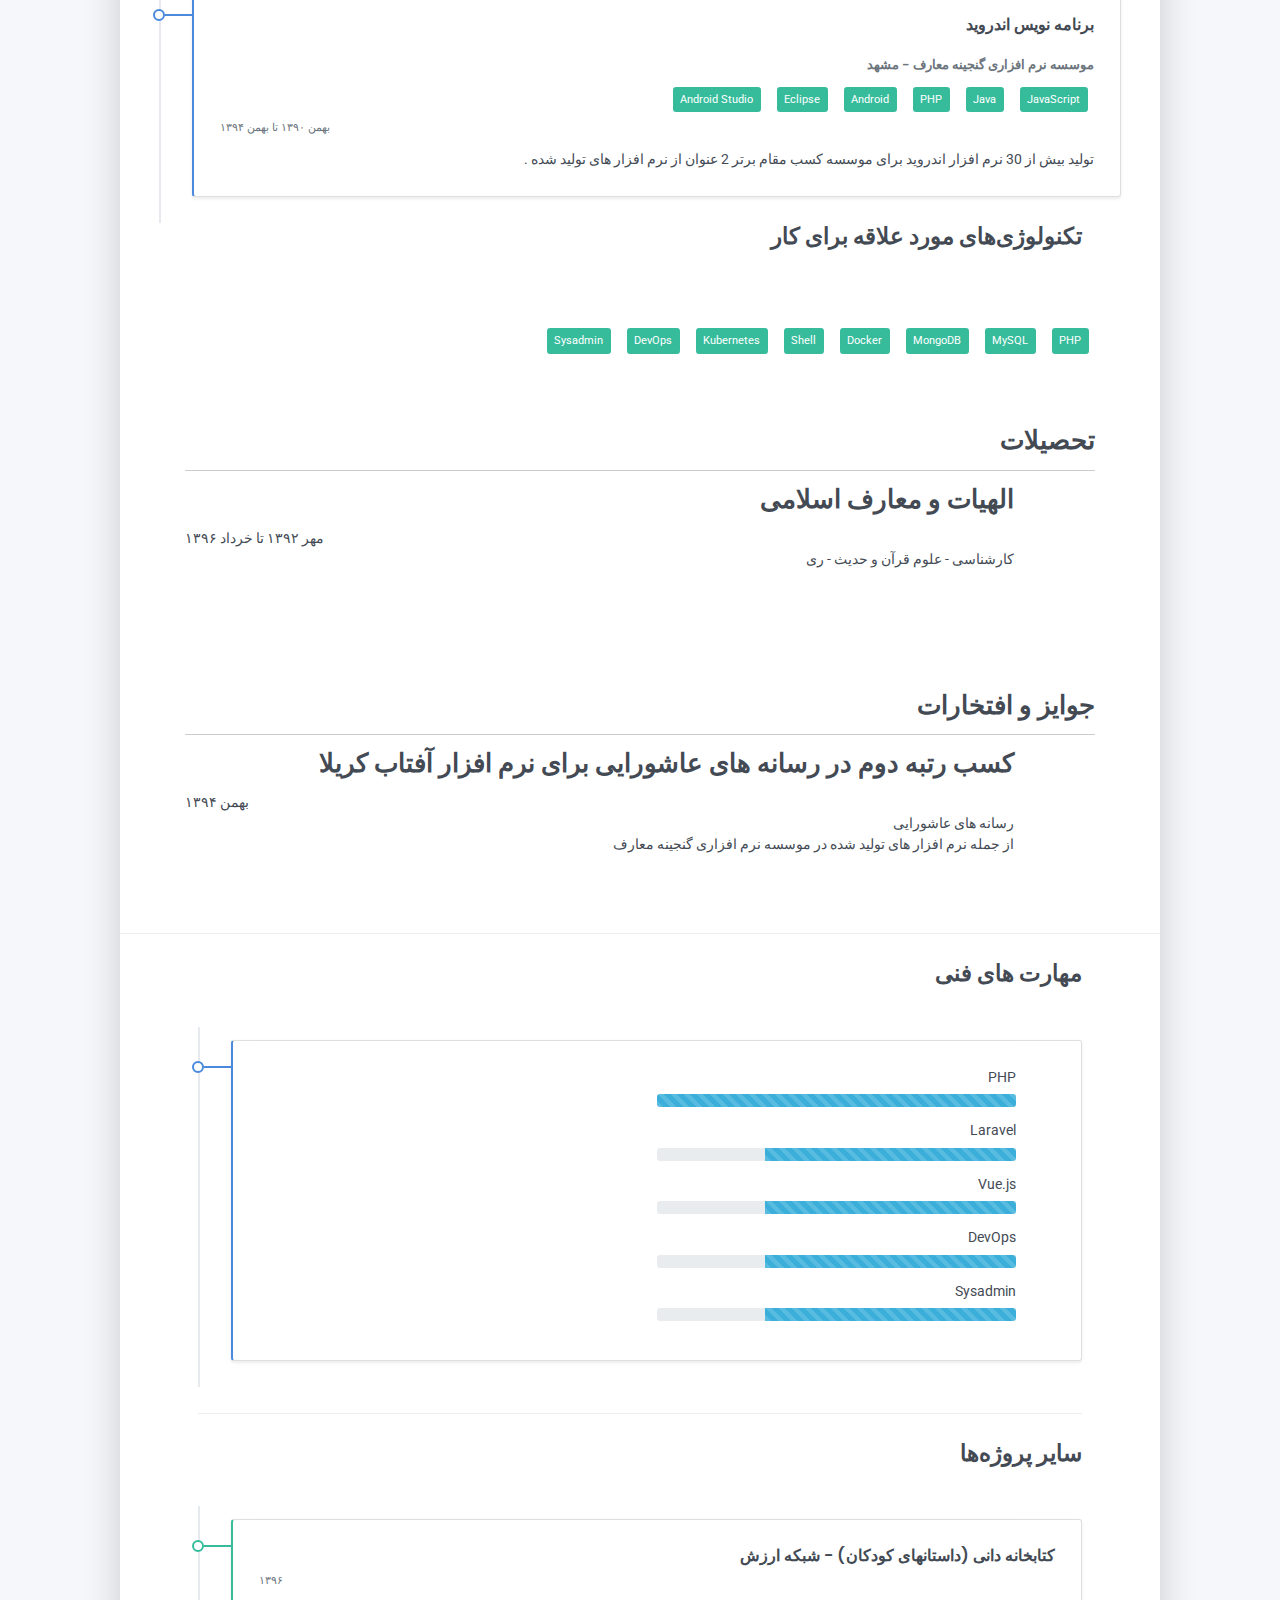
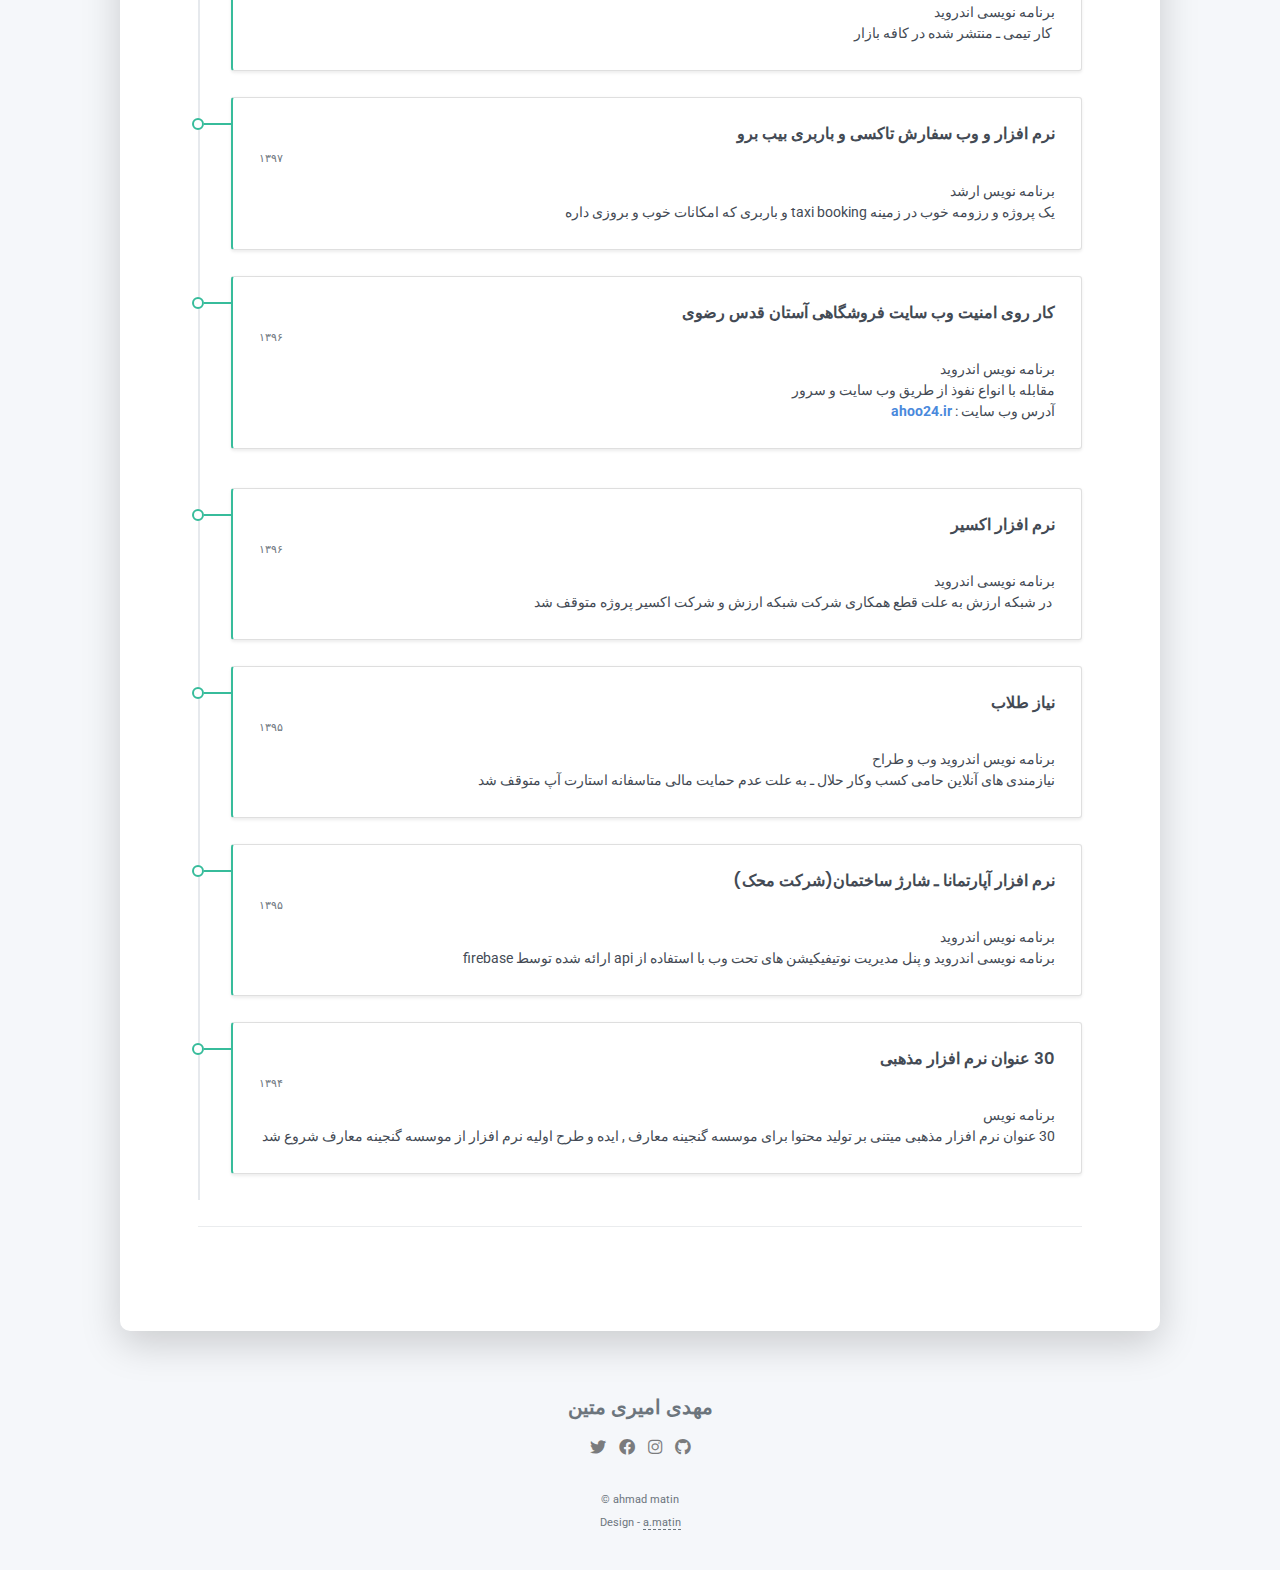
==== commit 31adf6b6: "change" ====
--- a/index.html
+++ b/index.html
@@ -1,1033 +1,927 @@
-
 <!DOCTYPE html>
-<html lang="fa">
+<html lang="en-US">
 <head>
-    <title>مهدی امیری متین</title>
-    <meta name="description"
-          content="QCV مهدی امیری متین">
-
-    <meta content="text/html" charset="UTF-8">
-    <meta name="fontiran.com:license" content="5STG6D">
-    
-        <meta name="viewport" content="width=device-width, initial-scale=1"/>
-    
-    <meta property="og:site_name" content="amirimatin"/>
-    
-        <meta property="og:title" content="مهدی امیری متین"/>
-        <meta property="og:type" content="profile"/>
-        <meta property="og:image"
-              content="https://secure.gravatar.com/avatar/453427221220c54b86331d7ee238e73a.jpg?s=300&amp;d=retro&amp;r=g"/>
-        
-    
-    
-        
-        <link rel="apple-touch-icon" sizes="180x180" href="https://static.quera.ir/images/logo/favicon/apple-touch-icon.0-2887f2aad086.png">
-        <link rel="icon" type="image/png" sizes="32x32" href="https://static.quera.ir/images/logo/favicon/favicon-32x32.0-b5be5ba884c5.png">
-        <link rel="icon" type="image/png" sizes="16x16" href="https://static.quera.ir/images/logo/favicon/favicon-16x16.0-4bcbe4f363d7.png">
-        <link rel="manifest" href="https://static.quera.ir/images/logo/favicon/site.0-a58f0dbbf828.webmanifest">
-        <link rel="mask-icon" href="https://static.quera.ir/images/logo/favicon/safari-pinned-tab.0-c497e3a2ff0f.svg" color="#5bbad5">
-        <link rel="shortcut icon" href="https://static.quera.ir/images/logo/favicon/favicon.0-53ba381ba55d.ico">
-        <meta name="apple-mobile-web-app-title" content="Quera">
-        <meta name="application-name" content="Quera">
-        <meta name="msapplication-TileColor" content="#da532c">
-        <meta name="msapplication-config" content="https://static.quera.ir/images/logo/favicon/browserconfig.0-158c579223ae.xml">
-        <meta name="theme-color" content="#09c">
-    
-    
-
-
-<script>(function(w,d,s,l,i){w[l]=w[l]||[];w[l].push({'gtm.start':new Date().getTime(),event:'gtm.js'});var f=d.getElementsByTagName(s)[0],j=d.createElement(s),dl=l!='dataLayer'?'&l='+l:'';j.async=true;j.src='https://www.googletagmanager.com/gtm.js?id='+i+dl;f.parentNode.insertBefore(j,f);})(window,document,'script','dataLayer','GTM-TDRQP6V');</script>
-
-
-    <script type="text/javascript" src="https://static.quera.ir/js/reverse.0-6782b7b43a5d.js"></script>
-    <link rel="stylesheet" href="https://static.quera.ir/vendor/jquery-ui/themes/flick/jquery-ui.min.0-e43e763e0745.css"/>
-    <script type="text/javascript" src="https://static.quera.ir/vendor_common/common.min.0-ff5d1031dabd.js"></script>
-    <link rel="stylesheet" type="text/css" href="https://static.quera.ir/vendor_common/common.min.0-c21277d78369.css"/>
-    <link rel="stylesheet" type="text/css" href="https://static.quera.ir/vendor/semantic/semantic.rtl.min.0-6f2e697249ef.css"/>
-    <link rel="stylesheet" type="text/css" href="https://static.quera.ir/css/style.0-c0c997bbf6e1.css"/>
-    <link rel="stylesheet" type="text/css" href="https://static.quera.ir/semanticui/style.0-b3ef4156e542.css"/>
-    <link rel="preload" href="https://static.quera.ir/fonts/iransans/fonts/woff2/IRANSansWeb.0-0b5055ac3573.woff2" as="font" type="font/woff2" crossorigin="anonymous">
-    <link rel="preload" href="https://static.quera.ir/fonts/iransans/fonts/woff2/IRANSansWeb_Bold.0-43a0ecf3c7f2.woff2" as="font" type="font/woff2" crossorigin="anonymous">
-    <link rel="preload" href="https://static.quera.ir/fonts/iransans/fonts/woff2/IRANSansWeb_Light.0-f7e4be98d20e.woff2" as="font" type="font/woff2" crossorigin="anonymous">
-    <link rel="preload" href="https://static.quera.ir/fonts/iransans/fonts/woff2/IRANSansWeb_Medium.0-9c66b762719d.woff2" as="font" type="font/woff2" crossorigin="anonymous">
-    <link rel="preload" href="https://static.quera.ir/vendor/semantic/themes/default/assets/fonts/icons.0-0ab54153eeec.woff2" as="font" type="font/woff2" crossorigin="anonymous">
-    <link rel="preload" href="https://static.quera.ir/vendor/semantic/themes/default/assets/fonts/brand-icons.0-e8c322de9658.woff2" as="font" type="font/woff2" crossorigin="anonymous">
-    <script type="text/javascript" src="https://static.quera.ir/js/main.0-ef7ccb650ad2.js"></script>
-    <script type="text/javascript" src="https://static.quera.ir/js/markdown-moratab.0-771c1cd7b544.js"></script>
-    <script src="https://static.quera.ir/vendor/clipboard/clipboard.min.0-f06c52bfddb4.js" type="text/javascript"></script>
-    <script src="https://static.quera.ir/vendor/prism/prism.min.0-683a0944f523.js" data-manual></script>
-    <link rel="stylesheet" type="text/css" href="https://static.quera.ir/vendor/prism/prism.0-4fa8005e6de1.css">
-    <script src="https://static.quera.ir/notifications/notify.0-adeb6bd4d98d.js" type="text/javascript"></script>
-    <link rel="stylesheet" href="https://static.quera.ir/vendor/katex/katex.min.0-f624f07ae925.css"/>
-    
-    
-    
-    <link rel="stylesheet" type="text/css" href="https://static.quera.ir/qcv/themes/common.0-5ed700cd2734.css">
-    <style>
-        
-            .guide {
-                display: none;
+    <meta charset="UTF-8">
+    <meta http-equiv="X-UA-Compatible" content="IE=edge">
+    <meta name="viewport" content="width=device-width, initial-scale=1">
+    <title>mahdi amiri matin</title>
+    <link rel="preconnect" href="https://fonts.gstatic.com" crossorigin="crossorigin"/>
+    <link rel="preload" as="style"
+          href="https://fonts.googleapis.com/css2?family=Poppins:wght@600&amp;family=Roboto:wght@300;400;500;700&amp;display=swap"/>
+    <link rel="stylesheet"
+          href="https://fonts.googleapis.com/css2?family=Poppins:wght@600&amp;family=Roboto:wght@300;400;500;700&amp;display=swap"
+          media="print" onload="this.media='all'"/>
+    <noscript>
+        <link rel="stylesheet"
+              href="https://fonts.googleapis.com/css2?family=Poppins:wght@600&amp;family=Roboto:wght@300;400;500;700&amp;display=swap"/>
+    </noscript>
+    <link href="css/font-awesome/css/all.min.css@ver=1.2.0.css" rel="stylesheet">
+    <link href="css/bootstrap.min.css@ver=1.2.0.css" rel="stylesheet">
+    <link href="css/aos.css@ver=1.2.0.css" rel="stylesheet">
+    <link href="css/main.css@ver=1.2.0.css" rel="stylesheet">
+    <noscript>
+        <style type="text/css">
+            [data-aos] {
+                opacity: 1 !important;
+                transform: translate(0) scale(1) !important;
             }
-        
-    </style>
-
-    <script type="text/javascript" src="https://static.quera.ir/vendor/progressbar/progressbar.min.0-1970f37f615a.js"></script>
-    <script src="https://static.quera.ir/vendor/clipboard/clipboard.min.0-f06c52bfddb4.js" type="text/javascript"></script>
-    <link rel="stylesheet" type="text/css" href="https://static.quera.ir/qcv/themes/theme1/theme1.0-77cd9312fb9b.css">
-    <style>
-        #paper {
-            width: 68rem;
-            min-height: 95rem;  /* a minimum height for too empty resumes */
-        }
-    </style>
-
+        </style>
+    </noscript>
 </head>
-
-<body dir="rtl" style="">
-
-
-<noscript><iframe src="https://www.googletagmanager.com/ns.html?id=GTM-TDRQP6V" height="0" width="0" style="display:none;visibility:hidden"></iframe></noscript>
-
-
-
-
-<div class="pusher" id="qu-scroll">
-    
-    
-    <div dir="ltr" id="qu-hj"></div>
-
-    <script type="text/javascript" charset="utf-8">
-        quera = {};
-        quera.finish_time = moment('0');
-        quera.extra_time = moment.duration(0, 'seconds');
-        quera.server_first_time = '2021-07-20T22:59:11.284350+04:30';
-        quera.offset = moment('2021-07-20T22:59:11.284550+04:30').diff(moment());
-        quera.time = moment();
-        quera.times = [];
-        
-    </script>
-    
-        <script>
-            
-        </script>
-    
-    <div id="body_container">
-        
-    
-    <div class="ui grid" id="paper">
-        <div class="five wide column" id="r-sidebar">
-            <div class="r-side-bg">
-                <div class="r-side-back r-color"></div>
-                <div class="r-side-back r-image"></div>
-            </div>
-            <div id="r-sidebar-content">
-                <div id="r-avatar">
-                    <img class="ui fluid rounded image" src="https://secure.gravatar.com/avatar/453427221220c54b86331d7ee238e73a.jpg?s=300&amp;d=retro&amp;r=g"
-                         alt="مهدی امیری متین"/>
-                </div>
-                <h1>اطلاعات تماس</h1>
-                <div class="flex-table compact">
-                    <div class="row">
-                        <div class="solid cell"><i class="map marker alternate icon"></i></div>
-                        <div class="cell">
-                          Iran,Mashhad  
-                        </div>
-                    </div>
-                    
-                        <div class="row ">
-                            <div class="solid cell"><i class="phone icon"></i></div>
-                            <div class="cell">
-                                
-                                    <span class="copy-to-clipboard"
-                                          dir="ltr">09038579574</span>
-                                
-                            </div>
-                        </div>
-                    
-                    <div class="row " style="align-items: flex-start">
-                        <div class="solid cell"><i class="envelope icon"></i></div>
-                        <div class="cell" style="direction: ltr; overflow: hidden; text-overflow: ellipsis">
-                            
-                                
-                                    <span id="email" class="copy-to-clipboard" dir="ltr"
-                                          style="color: white">m.amirimatin@gmail.com</span>
-                                
-                            
-                        </div>
-                    </div>
-                </div>
-                
-                    <h1>شبکه‌های اجتماعی</h1>
-                    <div>
-                        
-                            <a target="_blank" rel="noopener nofollow" href="https://twitter.com/mahdiyar_sm">
-                                <i class="large blue twitter icon r-social"></i>
-                            </a>
-                        
-                            <a target="_blank" rel="noopener nofollow" href="http://telegram.me/amirimatin">
-                                <i class="large blue telegram plane icon r-social"></i>
-                            </a>
-                        
-                            <a target="_blank" rel="noopener nofollow" href="https://www.instagram.com/m.amirimatin/">
-                                <i class="large purple instagram icon r-social"></i>
-                            </a>
-                        
-                    </div>
-                
+<body id="top">
+<header class="d-print-none">
+    <div class="container text-center text-lg-left">
+        <div class="py-3 clearfix">
+            <h1 class="site-title mb-0 right-to-left">مهدی امیری متین</h1>
+            <div class="site-nav">
+                <nav role="navigation">
+                    <ul class="nav justify-content-center">
+                        <li class="nav-item"><a class="nav-link" href="https://twitter.com/mahdiyar_sm?lang=fa"
+                                                title="Twitter" target="_blank"><i class="fab fa-twitter"></i><span
+                                class="menu-title sr-only">Twitter</span></a>
+                        </li>
+                        <li class="nav-item"><a class="nav-link" href="https://virgool.io/@m.amirimatin" title="Virgool"
+                                                target="_blank"><i class="fab fa-vine"></i><span
+                                class="menu-title sr-only">Virgool</span></a>
+                        </li>
+                        <li class="nav-item"><a class="nav-link"
+                                                href="https://instagram.com/m.amirimatin?utm_medium=copy_link"
+                                                title="Instagram" target="_blank"><i class="fab fa-instagram"></i><span
+                                class="menu-title sr-only">Instagram</span></a>
+                        </li>
+                        <li class="nav-item"><a class="nav-link" href="https://github.com/amirimatin/" title="Github"
+                                                target="_blank"><i class="fab fa-github"></i><span
+                                class="menu-title sr-only">Github</span></a>
+                        </li>
+                    </ul>
+                </nav>
             </div>
         </div>
-        <div class="eleven wide column" id="r-main">
-            <header id="r-name">
-                <div>
-                    <h1>مهدی امیری متین</h1>
-                        <h2>full stack developer &، devops manager</h2>
+    </div>
+</header>
+<div class="page-content">
+    <div class="container">
+        <div class="cover shadow-lg bg-white">
+            <div class="cover-bg p-3 p-lg-4 text-white">
+                <div class="row">
+                    <div class="col-lg-4 col-md-5">
+                        <div class="avatar hover-effect bg-white shadow-sm p-1"><img src="images/مهدی.jpeg" width="200"
+                                                                                     height="200"/></div>
+                    </div>
+                    <div class="col-lg-8 col-md-7 text-center text-md-start">
+                        <h2 class="h1 mt-2" data-aos="fade-left" data-aos-delay="0">مهدی امیری متین</h2>
+                        <p data-aos="fade-left" data-aos-delay="100">full stack developer &، devops manager</p>
+                        <div class="d-print-none" data-aos="fade-left" data-aos-delay="200"><a
+                                class="btn btn-light text-dark shadow-sm mt-1 me-1" href="right-resume.pdf"
+                                target="_blank">Download CV</a><a class="btn btn-success shadow-sm mt-1"
+                                                                  href="index.html#contact">Hire Me</a></div>
+                    </div>
                 </div>
-            </header>
-
-            
-                <section class="r-section">
+            </div>
+            <div class="about-section pt-4 px-3 px-lg-4 mt-1">
+                <div class="row">
+                    <div class="col-md-6">
+                        <h2 class="h3 mb-3 right-to-left">درباره من</h2>
+                        <p class="right-to-left">
+                            با وجود اینکه رشته ام آی تی نبوده از نوجوانی علاقه زیادی به برنامه نویسی و کامپیوتر داشتم
+                            برای همین هم به صورت خودآموز توانستم توی این زمینه رشد کنم و با اشتیاق دنبال این حرفه باشم
+                            <br><br>اول از همه به سراغ برنامه نویسی اندروید رفتم و با اکلیپس شروع کردم و بعدها با توجه
+                            به نیاز ، زبان ها و فریم ورک های دیگر را فرا گرفتم
+                            <br>سیر و روند رشدم در این حوزه رو میتونم اینطوری بگم :
+                            <br><br>
+                            Android->PHP & Javascript->Laravel Framework & Vue.js->Devops & Server Management
+                            <br>
+                            و حالا بعد از گذشت چند سال تجربه در حوزه برنامه نویسی میتونم ادعا کنم تبدیل به یک Full Stack
+                            و Devops Manager شدم.
+
+                        </p>
+                    </div>
+                    <div class="col-md-5 offset-md-1 right-to-left">
+                        <div class="row mt-2">
+                            <div class="col-sm-4">
+                                <div class="pb-1">سن</div>
+                            </div>
+                            <div class="col-sm-8">
+                                <div class="pb-1 text-secondary">۲۸</div>
+                            </div>
+                            <div class="col-sm-4">
+                                <div class="pb-1">ایمیل</div>
+                            </div>
+                            <div class="col-sm-8">
+                                <div class="pb-1 text-secondary"> <a href="mail://m.amirimatin@gmail.com" target="_blank" style="text-decoration: none">m.amirimatin@gmail.com</a></div>
+                            </div>
+                            <div class="col-sm-4">
+                                <div class="pb-1">شماره تلفن</div>
+                            </div>
+                            <div class="col-sm-8">
+                                <div class="pb-1 text-secondary">09038579574</div>
+                            </div>
+                            <div class="col-sm-4">
+                                <div class="pb-1">آدرس</div>
+                            </div>
+                            <div class="col-sm-8">
+                                <div class="pb-1 text-secondary"></div>
+                            </div>
+                        </div>
+                    </div>
+                </div>
+            </div>
+            <hr class="d-print-none"/>
+            <div class="skills-section px-3 px-lg-4">
+                <h2 class="h3 mb-3 right-to-left">مهارت های حرفه ای</h2>
+                <div class="row right-to-left">
+                    <div class="col-md-6">
+                        <div class="mb-2"><span>Gitlab Devops</span>
+                            <div class="progress my-1">
+                                <div class="progress-bar bg-primary" role="progressbar" data-aos="zoom-in-left"
+                                     data-aos-delay="100" data-aos-anchor=".skills-section" style="width: 100%"
+                                     aria-valuenow="100" aria-valuemin="0" aria-valuemax="100"></div>
+                            </div>
+                        </div>
+                        <div class="mb-2"><span>Trello Plugin Programming</span>
+                            <div class="progress my-1">
+                                <div class="progress-bar bg-primary" role="progressbar" data-aos="zoom-in-left"
+                                     data-aos-delay="300" data-aos-anchor=".skills-section" style="width: 100%"
+                                     aria-valuenow="100" aria-valuemin="0" aria-valuemax="100"></div>
+                            </div>
+                        </div>
+                        <div class="mb-2"><span>REST API Design</span>
+                            <div class="progress my-1">
+                                <div class="progress-bar bg-primary" role="progressbar" data-aos="zoom-in-left"
+                                     data-aos-delay="500" data-aos-anchor=".skills-section" style="width: 100%"
+                                     aria-valuenow="100" aria-valuemin="0" aria-valuemax="100"></div>
+                            </div>
+                        </div>
+                    </div>
+                    <div class="col-md-6">
+                        <div class="mb-2"><span>API Gateway</span>
+                            <div class="progress my-1">
+                                <div class="progress-bar bg-success" role="progressbar" data-aos="zoom-in-left"
+                                     data-aos-delay="100" data-aos-anchor=".skills-section" style="width: 100%"
+                                     aria-valuenow="100" aria-valuemin="0" aria-valuemax="100"></div>
+                            </div>
+                        </div>
+                        <div class="mb-2"><span>Linux Server Devops</span>
+                            <div class="progress my-1">
+                                <div class="progress-bar bg-success" role="progressbar" data-aos="zoom-in-left"
+                                     data-aos-delay="300" data-aos-anchor=".skills-section" style="width: 100%"
+                                     aria-valuenow="100" aria-valuemin="0" aria-valuemax="100"></div>
+                            </div>
+                        </div>
+                        <div class="mb-2"><span>Agile Methodology</span>
+                            <div class="progress my-1">
+                                <div class="progress-bar bg-success" role="progressbar" data-aos="zoom-in-left"
+                                     data-aos-delay="500" data-aos-anchor=".skills-section" style="width: 100%"
+                                     aria-valuenow="100" aria-valuemin="0" aria-valuemax="100"></div>
+                            </div>
+                        </div>
+                    </div>
+                    <div class="col-md-6">
+                        <div class="mb-2"><span>Angular 7</span>
+                            <div class="progress my-1">
+                                <div class="progress-bar bg-primary" role="progressbar" data-aos="zoom-in-left"
+                                     data-aos-delay="700" data-aos-anchor=".skills-section" style="width: 70%"
+                                     aria-valuenow="80" aria-valuemin="0" aria-valuemax="100"></div>
+                            </div>
+                        </div>
+                        <div class="mb-2"><span>Scrum Methodology</span>
+                            <div class="progress my-1">
+                                <div class="progress-bar bg-primary" role="progressbar" data-aos="zoom-in-left"
+                                     data-aos-delay="900" data-aos-anchor=".skills-section" style="width: 100%"
+                                     aria-valuenow="100" aria-valuemin="0" aria-valuemax="100"></div>
+                            </div>
+                        </div>
+                        <div class="mb-2"><span>microservice architecture</span>
+                            <div class="progress my-1">
+                                <div class="progress-bar bg-primary" role="progressbar" data-aos="zoom-in-left"
+                                     data-aos-delay="1100" data-aos-anchor=".skills-section" style="width: 100%"
+                                     aria-valuenow="100" aria-valuemin="0" aria-valuemax="100"></div>
+                            </div>
+                        </div>
+                    </div>
+
+                    <div class="col-md-6">
+                        <div class="mb-2"><span>Linux OS</span>
+                            <div class="progress my-1">
+                                <div class="progress-bar bg-success" role="progressbar" data-aos="zoom-in-left"
+                                     data-aos-delay="700" data-aos-anchor=".skills-section" style="width: 100%"
+                                     aria-valuenow="100" aria-valuemin="0" aria-valuemax="100"></div>
+                            </div>
+                        </div>
+                        <div class="mb-2"><span>docker</span>
+                            <div class="progress my-1">
+                                <div class="progress-bar bg-success" role="progressbar" data-aos="zoom-in-left"
+                                     data-aos-delay="900" data-aos-anchor=".skills-section" style="width: 100%"
+                                     aria-valuenow="100" aria-valuemin="0" aria-valuemax="100"></div>
+                            </div>
+                        </div>
+                        <div class="mb-2"><span>continuous integration</span>
+                            <div class="progress my-1">
+                                <div class="progress-bar bg-success" role="progressbar" data-aos="zoom-in-left"
+                                     data-aos-delay="1100" data-aos-anchor=".skills-section" style="width: 100%"
+                                     aria-valuenow="100" aria-valuemin="0" aria-valuemax="100"></div>
+                            </div>
+                        </div>
+                    </div>
+                    <div class="col-md-6">
+                        <div class="mb-2"><span>continuous deployment</span>
+                            <div class="progress my-1">
+                                <div class="progress-bar bg-primary" role="progressbar" data-aos="zoom-in-left"
+                                     data-aos-delay="1300" data-aos-anchor=".skills-section" style="width: 100%"
+                                     aria-valuenow="100" aria-valuemin="0" aria-valuemax="100"></div>
+                            </div>
+                        </div>
+                        <div class="mb-2"><span>composer</span>
+                            <div class="progress my-1">
+                                <div class="progress-bar bg-primary" role="progressbar" data-aos="zoom-in-left"
+                                     data-aos-delay="1500" data-aos-anchor=".skills-section" style="width: 100%"
+                                     aria-valuenow="100" aria-valuemin="0" aria-valuemax="100"></div>
+                            </div>
+                        </div>
+                        <div class="mb-2"><span>PHP Programming</span>
+                            <div class="progress my-1">
+                                <div class="progress-bar bg-primary" role="progressbar" data-aos="zoom-in-left"
+                                     data-aos-delay="1700" data-aos-anchor=".skills-section" style="width: 100%"
+                                     aria-valuenow="100" aria-valuemin="0" aria-valuemax="100"></div>
+                            </div>
+                        </div>
+                    </div>
+                    <div class="col-md-6">
+                        <div class="mb-2"><span>Laravel Packaging</span>
+                            <div class="progress my-1">
+                                <div class="progress-bar bg-success" role="progressbar" data-aos="zoom-in-left"
+                                     data-aos-delay="1300" data-aos-anchor=".skills-section" style="width: 100%"
+                                     aria-valuenow="100" aria-valuemin="0" aria-valuemax="100"></div>
+                            </div>
+                        </div>
+                        <div class="mb-2"><span>Laravel Framework</span>
+                            <div class="progress my-1">
+                                <div class="progress-bar bg-success" role="progressbar" data-aos="zoom-in-left"
+                                     data-aos-delay="1500" data-aos-anchor=".skills-section" style="width: 100%"
+                                     aria-valuenow="100" aria-valuemin="0" aria-valuemax="100"></div>
+                            </div>
+                        </div>
+                        <div class="mb-2"><span>Node.js</span>
+                            <div class="progress my-1">
+                                <div class="progress-bar bg-success" role="progressbar" data-aos="zoom-in-left"
+                                     data-aos-delay="1700" data-aos-anchor=".skills-section" style="width: 90%"
+                                     aria-valuenow="90" aria-valuemin="0" aria-valuemax="100"></div>
+                            </div>
+                        </div>
+                    </div>
+                    <div class="col-md-6">
+                        <div class="mb-2"><span>Documentation</span>
+                            <div class="progress my-1">
+                                <div class="progress-bar bg-primary" role="progressbar" data-aos="zoom-in-left"
+                                     data-aos-delay="1800" data-aos-anchor=".skills-section" style="width: 100%"
+                                     aria-valuenow="100" aria-valuemin="0" aria-valuemax="100"></div>
+                            </div>
+                        </div>
+                        <div class="mb-2"><span>ui , ux ‫ﻃﺮاﺣﯽ‬</span>
+                            <div class="progress my-1">
+                                <div class="progress-bar bg-primary" role="progressbar" data-aos="zoom-in-left"
+                                     data-aos-delay="1900" data-aos-anchor=".skills-section" style="width: 90%"
+                                     aria-valuenow="90" aria-valuemin="0" aria-valuemax="100"></div>
+                            </div>
+                        </div>
+                        <div class="mb-2"><span>DB Diagram</span>
+                            <div class="progress my-1">
+                                <div class="progress-bar bg-primary" role="progressbar" data-aos="zoom-in-left"
+                                     data-aos-delay="2000" data-aos-anchor=".skills-section" style="width: 100%"
+                                     aria-valuenow="100" aria-valuemin="0" aria-valuemax="100"></div>
+                            </div>
+                        </div>
+                    </div>
+                    <div class="col-md-6">
+                        <div class="mb-2"><span>Photoshop</span>
+                            <div class="progress my-1">
+                                <div class="progress-bar bg-success" role="progressbar" data-aos="zoom-in-left"
+                                     data-aos-delay="1800" data-aos-anchor=".skills-section" style="width: 90%"
+                                     aria-valuenow="90" aria-valuemin="0" aria-valuemax="100"></div>
+                            </div>
+                        </div>
+                        <div class="mb-2"><span>MySQL</span>
+                            <div class="progress my-1">
+                                <div class="progress-bar bg-success" role="progressbar" data-aos="zoom-in-left"
+                                     data-aos-delay="1900" data-aos-anchor=".skills-section" style="width: 100%"
+                                     aria-valuenow="100" aria-valuemin="0" aria-valuemax="100"></div>
+                            </div>
+                        </div>
+                        <div class="mb-2"><span>SQLite</span>
+                            <div class="progress my-1">
+                                <div class="progress-bar bg-success" role="progressbar" data-aos="zoom-in-left"
+                                     data-aos-delay="2000" data-aos-anchor=".skills-section" style="width: 100%"
+                                     aria-valuenow="100" aria-valuemin="0" aria-valuemax="100"></div>
+                            </div>
+                        </div>
+                    </div>
+                    <div class="col-md-6">
+                        <div class="mb-2"><span>MongoDB</span>
+                            <div class="progress my-1">
+                                <div class="progress-bar bg-primary" role="progressbar" data-aos="zoom-in-left"
+                                     data-aos-delay="2100" data-aos-anchor=".skills-section" style="width: 100%"
+                                     aria-valuenow="100" aria-valuemin="0" aria-valuemax="100"></div>
+                            </div>
+                        </div>
+                        <div class="mb-2"><span>MVC in PHP</span>
+                            <div class="progress my-1">
+                                <div class="progress-bar bg-primary" role="progressbar" data-aos="zoom-in-left"
+                                     data-aos-delay="2200" data-aos-anchor=".skills-section" style="width: 100%"
+                                     aria-valuenow="100" aria-valuemin="0" aria-valuemax="100"></div>
+                            </div>
+                        </div>
+                        <div class="mb-2"><span>Firebase otification</span>
+                            <div class="progress my-1">
+                                <div class="progress-bar bg-primary" role="progressbar" data-aos="zoom-in-left"
+                                     data-aos-delay="2300" data-aos-anchor=".skills-section" style="width: 100%"
+                                     aria-valuenow="100" aria-valuemin="0" aria-valuemax="100"></div>
+                            </div>
+                        </div>
+                    </div>
+                    <div class="col-md-6">
+                        <div class="mb-2"><span>GCM Notification</span>
+                            <div class="progress my-1">
+                                <div class="progress-bar bg-success" role="progressbar" data-aos="zoom-in-left"
+                                     data-aos-delay="2100" data-aos-anchor=".skills-section" style="width: 100%"
+                                     aria-valuenow="100" aria-valuemin="0" aria-valuemax="100"></div>
+                            </div>
+                        </div>
+                        <div class="mb-2"><span>One Signal otification</span>
+                            <div class="progress my-1">
+                                <div class="progress-bar bg-success" role="progressbar" data-aos="zoom-in-left"
+                                     data-aos-delay="2200" data-aos-anchor=".skills-section" style="width: 60%"
+                                     aria-valuenow="60" aria-valuemin="0" aria-valuemax="100"></div>
+                            </div>
+                        </div>
+                        <div class="mb-2"><span>UIUX Design</span>
+                            <div class="progress my-1">
+                                <div class="progress-bar bg-success" role="progressbar" data-aos="zoom-in-left"
+                                     data-aos-delay="2300" data-aos-anchor=".skills-section" style="width: 80%"
+                                     aria-valuenow="80" aria-valuemin="0" aria-valuemax="100"></div>
+                            </div>
+                        </div>
+                    </div>
+                    <div class="col-md-6">
+                        <div class="mb-2"><span>Vue.js</span>
+                            <div class="progress my-1">
+                                <div class="progress-bar bg-primary" role="progressbar" data-aos="zoom-in-left"
+                                     data-aos-delay="2400" data-aos-anchor=".skills-section" style="width: 100%"
+                                     aria-valuenow="100" aria-valuemin="0" aria-valuemax="100"></div>
+                            </div>
+                        </div>
+                        <div class="mb-2"><span>CI/CD</span>
+                            <div class="progress my-1">
+                                <div class="progress-bar bg-primary" role="progressbar" data-aos="zoom-in-left"
+                                     data-aos-delay="2500" data-aos-anchor=".skills-section" style="width: 100%"
+                                     aria-valuenow="100" aria-valuemin="0" aria-valuemax="100"></div>
+                            </div>
+                        </div>
+                        <div class="mb-2"><span>Kubernetes</span>
+                            <div class="progress my-1">
+                                <div class="progress-bar bg-primary" role="progressbar" data-aos="zoom-in-left"
+                                     data-aos-delay="2600" data-aos-anchor=".skills-section" style="width: 100%"
+                                     aria-valuenow="100" aria-valuemin="0" aria-valuemax="100"></div>
+                            </div>
+                            <div class="mb-2"><span>Redis Cluster</span>
+                                <div class="progress my-1">
+                                    <div class="progress-bar bg-primary" role="progressbar" data-aos="zoom-in-left"
+                                         data-aos-delay="2700" data-aos-anchor=".skills-section" style="width: 78%"
+                                         aria-valuenow="78" aria-valuemin="0" aria-valuemax="100"></div>
+                                </div>
+                            </div>
+                        </div>
+                    </div>
+                    <div class="col-md-6">
+                        <div class="mb-2"><span>Swarm</span>
+                            <div class="progress my-1">
+                                <div class="progress-bar bg-success" role="progressbar" data-aos="zoom-in-left"
+                                     data-aos-delay="2400" data-aos-anchor=".skills-section" style="width: 100%"
+                                     aria-valuenow="100" aria-valuemin="0" aria-valuemax="100"></div>
+                            </div>
+                        </div>
+                        <div class="mb-2"><span>Ansible</span>
+                            <div class="progress my-1">
+                                <div class="progress-bar bg-success" role="progressbar" data-aos="zoom-in-left"
+                                     data-aos-delay="2500" data-aos-anchor=".skills-section" style="width: 100%"
+                                     aria-valuenow="100" aria-valuemin="0" aria-valuemax="100"></div>
+                            </div>
+                        </div>
+                        <div class="mb-2"><span>Galera Cluster</span>
+                            <div class="progress my-1">
+                                <div class="progress-bar bg-success" role="progressbar" data-aos="zoom-in-left"
+                                     data-aos-delay="2600" data-aos-anchor=".skills-section" style="width: 75%"
+                                     aria-valuenow="75" aria-valuemin="0" aria-valuemax="100"></div>
+                            </div>
+                        </div>
+                        <div class="mb-2"><span>Rancher PaaS</span>
+                            <div class="progress my-1">
+                                <div class="progress-bar bg-success" role="progressbar" data-aos="zoom-in-left"
+                                     data-aos-delay="2700" data-aos-anchor=".skills-section" style="width: 72%"
+                                     aria-valuenow="72" aria-valuemin="0" aria-valuemax="100"></div>
+                            </div>
+                        </div>
+
+                    </div>
+                </div>
+            </div>
+            <div class="skills-section px-3 px-lg-4 right-to-left">
+                <h2 class="h3 mb-3 right-to-left">زبان ها</h2>
+                <div class="col-md-6">
+                    <div class="mb-2"><span>عربی</span>
+                        <div class="progress my-1">
+                            <div class="progress-bar-striped bg-info" role="progressbar" data-aos="zoom-in-left"
+                                 data-aos-delay="100" data-aos-anchor=".skills-section" style="width: 100%"
+                                 aria-valuenow="100" aria-valuemin="0" aria-valuemax="100"></div>
+                        </div>
+                    </div>
+                    <div class="mb-2"><span>انگلیسی</span>
+                        <div class="progress my-1">
+                            <div class="progress-bar-striped bg-info" role="progressbar" data-aos="zoom-in-left"
+                                 data-aos-delay="1000" data-aos-anchor=".skills-section" style="width: 70%"
+                                 aria-valuenow="60" aria-valuemin="0" aria-valuemax="100"></div>
+                        </div>
+                    </div>
+                </div>
+            </div>
+            <hr class="d-print-none"/>
+            <div class="work-experience-section px-3 px-lg-4">
+                <h2 class="h3 mb-4 right-to-left">سوابق شغلی</h2>
+                <div class="timeline">
+                    <div class="timeline-card timeline-card-primary card shadow-sm">
+                        <div class="card-body">
+                            <div class="h5 mb-1 right-to-left">مدیر IT<span class="text-muted h6"> <br> <br> در پارک علم فناوری نیتک - مشهد</span>
+                            </div>
+                            <div class="btn-group-sm right-to-left">
+                                <button type="button" class="btn  btn-success m-lg-1">MySQL</button>
+                                <button type="button" class="btn  btn-success m-lg-1">Linux</button>
+                                <button type="button" class="btn  btn-success m-lg-1">Kubernetes</button>
+                                <button type="button" class="btn  btn-success m-lg-1">DevOps</button>
+                                <button type="button" class="btn  btn-success m-lg-1">Sysadmin</button>
+                            </div>
+                            <div class="text-muted text-small mb-2">فروردین ۱۴۰۰ تا اکنون</div>
+                            <div class="right-to-left">با توجه به اینکه شرکت وسنی به عنوان گرداننده اصلی پارک علم و
+                                فناوری
+                                نیتک برگزیده شد از ابتدای سال جدید به این مکان منتقل شده و همچون گذشته در خدمت دوستان به
+                                عنوان مدیر واحد زیرساخت و Devops مشغول به کار هستم.
+                            </div>
+                        </div>
+
+                    </div>
+                    <div class="timeline-card timeline-card-primary card shadow-sm">
+                        <div class="card-body">
+                            <div class="h5 mb-1 right-to-left">برنامه نویس php مسئول DevOps <span class="text-muted h6"> <br> <br>پیشگامان فرارسانه سروش - مشهد</span>
+                            </div>
+                            <div class="btn-group-sm right-to-left">
+                                <button type="button" class="btn  btn-success m-lg-1">PHP</button>
+                                <button type="button" class="btn  btn-success m-lg-1">Linux</button>
+                                <button type="button" class="btn  btn-success m-lg-1">Docker</button>
+                                <button type="button" class="btn  btn-success m-lg-1">Vue.js</button>
+                                <button type="button" class="btn  btn-success m-lg-1">Kubernetes</button>
+                                <button type="button" class="btn  btn-success m-lg-1">DevOps</button>
+                                <button type="button" class="btn  btn-success m-lg-1">Sysadmin</button>
+                            </div>
+                            <div class="text-muted text-small mb-2">دی ۱۳۹۸ تا اکنون</div>
+                            <div class="right-to-left">بعد از دو سال تجربه همکاری با همکارهای خوبی که در شبکه ارزش داشتم
+                                بنا به دلایلی که در این شرکت اتفاق افتاد و تغییر سیاست های کاری این شرکت به ناچار بنده و
+                                دیگر همکاران محترمم از این شرکت خارج شده و با لطف خدا در شرکتی دیگر با تیمی جدید ، جوان
+                                ، فعال و پویا همکار شدم و از این اتفاق خوب بسی خرسند گشتم ;)
+                            </div>
+                        </div>
+                    </div>
+                    <div class="timeline-card timeline-card-primary card shadow-sm">
+                        <div class="card-body">
+                            <div class="h5 mb-1 right-to-left">برنامه نویس اندروید <span
+                                    class="text-muted h6"> <br> <br>شرکت نرم افزاری شبکه ارزش - مشهد</span>
+                            </div>
+                            <div class="btn-group-sm right-to-left">
+                                <button type="button" class="btn  btn-success m-lg-1">PHP</button>
+                                <button type="button" class="btn  btn-success m-lg-1">Android</button>
+                                <button type="button" class="btn  btn-success m-lg-1">Laravel</button>
+                                <button type="button" class="btn  btn-success m-lg-1">Docker</button>
+                                <button type="button" class="btn  btn-success m-lg-1">Vue.js</button>
+                                <button type="button" class="btn  btn-success m-lg-1">DevOps</button>
+                                <button type="button" class="btn  btn-success m-lg-1">Sysadmin</button>
+                                <button type="button" class="btn  btn-success m-lg-1">MySQL</button>
+                            </div>
+                            <div class="text-muted text-small mb-2">مرداد ۱۳۹۶ تا دی ۱۳۹۸</div>
+                            <div class="right-to-left">پس از خروجم از شرکت محک وارد شبکه ارزش شدم و خدا رو شکر هم سطح
+                                بالاتری داشتم و هم محیط کاری آرام و بهتر با همکارها و مدیریت خوب و بهتری روبرو شدم. در
+                                این شرکت هم همچون گذشته مشغول به برنامه نویسی اندروید شدم تا اینکه در بهمن 96 وارد تیم
+                                وب در همین شرکت شدم , و به ادامه فعالیت پرداختم.
+
+                                از بهمن 96 به عنوان برنامه نویس وب و مدیریت سرور در همین شرکت مشغول شدم و اندروید رو در
+                                این شرکت کنار گذاشتم البته خودم هم فکر میکنم توی وب و حوزه devops موفق تر هستم.
+                            </div>
+                        </div>
+                    </div>
+                    <div class="timeline-card timeline-card-primary card shadow-sm">
+                        <div class="card-body">
+                            <div class="h5 mb-1 right-to-left">برنامه نویس اندروید و php<span class="text-muted h6"><br> <br> شرکت نرم افزاری محک - تیم روبیک - مشهد </span>
+                            </div>
+                            <div class="btn-group-sm right-to-left">
+                                <button type="button" class="btn  btn-success m-lg-1">PHP</button>
+                                <button type="button" class="btn  btn-success m-lg-1">Android</button>
+                                <button type="button" class="btn  btn-success m-lg-1">Android Studio</button>
+                                <button type="button" class="btn  btn-success m-lg-1">Push Notification</button>
+                            </div>
+                            <div class="text-muted text-small mb-2">بهمن ۱۳۹۵ تا مرداد ۱۳۹۶</div>
+                            <div class="right-to-left">از ابتدای بهمن 95 وارد شرکت محک (تولید کننده نرم افزار حسابداری
+                                محک) شدم و در تیم روبیک مشغول به کار شدم در این تیم هم مثل گذشته برنامه نویسی اندروید و
+                                php رو مشغول بودم و از ابتدا هم در جستجوی فرصت بهتر بودم تا اینکه در مرداد ماه 96 با
+                                پیدا کردن فرصت شغلی بهتر از روبیک و محک خارج شدم.
+                            </div>
+                        </div>
+
+                    </div>
+                    <div class="timeline-card timeline-card-primary card shadow-sm">
+                        <div class="card-body">
+                            <div class="h5 mb-1 right-to-left">
+                                برنامه نویس اندروید<span class="text-muted h6"> <br> <br>موسسه نرم افزاری گنجینه معارف - مشهد</span>
+                            </div>
+                            <div class="btn-group-sm right-to-left">
+                                <button type="button" class="btn  btn-success m-lg-1">JavaScript</button>
+                                <button type="button" class="btn  btn-success m-lg-1">Java</button>
+                                <button type="button" class="btn  btn-success m-lg-1">PHP</button>
+                                <button type="button" class="btn  btn-success m-lg-1">Android</button>
+                                <button type="button" class="btn  btn-success m-lg-1">Eclipse</button>
+                                <button type="button" class="btn  btn-success m-lg-1">Android Studio</button>
+                            </div>
+                            <div class="text-muted text-small mb-2">بهمن ۱۳۹۰ تا بهمن ۱۳۹۴</div>
+                            <div class="right-to-left">تولید بیش از 30 نرم افزار اندروید برای موسسه کسب مقام برتر 2
+                                عنوان از نرم افزار های تولید شده .
+                            </div>
+                        </div>
+
+                    </div>
+                </div>
+                <div class="work-experience-section px-3 px-lg-4">
+                    <h2 class="h3 mb-4 right-to-left">تکنولوژی‌های مورد علاقه برای کار</h2>
+                </div>
+                <!--<div class="timeline-card timeline-card-primary card shadow-sm">-->
+                <div class="card-body">
+                    <div class="h5 mb-1 right-to-left">
+                        <span class="text-muted h6"></span>
+                    </div>
+                    <div class="btn-group-sm right-to-left">
+                        <button type="button" class="btn  btn-success m-lg-1">PHP</button>
+                        <button type="button" class="btn  btn-success m-lg-1">MySQL</button>
+                        <button type="button" class="btn  btn-success m-lg-1">MongoDB</button>
+                        <button type="button" class="btn  btn-success m-lg-1">Docker</button>
+                        <button type="button" class="btn  btn-success m-lg-1">Shell</button>
+                        <button type="button" class="btn  btn-success m-lg-1">Kubernetes</button>
+                        <button type="button" class="btn  btn-success m-lg-1">DevOps</button>
+                        <button type="button" class="btn  btn-success m-lg-1">Sysadmin</button>
+                    </div>
+                    <!--<div class="text-muted text-small mb-2">بهمن ۱۳۹۰ تا بهمن ۱۳۹۴</div>-->
+                </div>
+
+            </div>
+            <section class="r-section right-to-left">
+                <div class="education-section px-3 px-lg-4 pb-4">
                     <div class="r-header">
-                        <h1>درباره من</h1>
-                    </div>
-                    
-                        <div class="md-supported">با وجود اینکه رشته ام آی تی نبوده از نوجوانی علاقه زیادی به برنامه نویسی و کامپیوتر داشتم برای همین هم به صورت خود آموز تونستم توی این زمینه رشد کنم و با اشتیاق دنبال این حرفه باشم. اول از همه به سراغ برنامه نویسی اندروید رفتم و با اکلیپس شروع کردم و بعدها با توجه به نیاز زبان ها و فریم ورک های دیگر را فراگرفتم. سیر و روند رشدم در این حوزه رو میتونم اینطوری بگم: 
-Android-&gt;PHP &amp; Javascript-&gt;Laravel Framwork &amp; Vue.js-&gt;Devops &amp; Server Managment 
-و حالا بعد از گذشت چند سال تجربه در حوزه برنامه نویسی میتونم ادعا کنم تبدیل به یک Full Stack و Devops Manager شدم.</div>
-                    
-                </section>
-            
-
-            
-                <section class="r-section">
+                        <h2>تحصیلات</h2>
+                    </div>
+
+                    <div class="ui relaxed unstackable items r-items r-timeline">
+
+                        <div class="item" style="display: flex">
+
+                            <div class="ui tiny image default edu">
+                                <img alt=""
+                                     src="https://static.quera.ir/qcv/themes/theme1/images/edu.0-c39e8b0993c1.svg">
+                            </div>
+
+                            <div class="content">
+                                <h2 class="ui w5 header">
+                                    الهیات و معارف اسلامی
+                                </h2>
+                                <div class="ui right floated r-grey" style="text-align: left">
+                                    مهر ۱۳۹۲ تا خرداد ۱۳۹۶
+
+                                </div>
+                                <div class="meta">
+                                    کارشناسی -
+
+                                    علوم قرآن و حدیث
+
+                                    - ری
+                                </div>
+
+
+                            </div>
+                        </div>
+
+                    </div>
+            </section>
+            <br><br>
+
+            <section class="r-section right-to-left">
+                <div class="education-section px-3 px-lg-4 pb-4">
                     <div class="r-header">
-                        <h1>سوابق شغلی</h1>
-                    </div>
+                        <h2>جوایز و افتخارات</h2>
+                    </div>
+
                     <div class="ui relaxed unstackable items r-items r-timeline">
-                        
-                            <div class="item">
-                                
-                                    <div class="ui tiny image"><img alt="" src="/media/public/logos/cd19c000af844c3fa9d75fbcc9e485ca.png"></div>
-                                
-                                <div class="content">
-                                    <h2 class="ui w5 header">
-                                        مدیر IT
-                                    </h2>
-                                    <div class="ui right floated r-grey">
-                                        فروردین ۱۴۰۰ تا اکنون
-                                    </div>
-                                    <div class="meta">
-                                        
-                                            <a href="https://nitechpark.com" target="_blank" rel="noopener nofollow">
-                                                پارک علم فناوری نیتک
-                                            </a>
-                                        
-                                        - مشهد
-                                    </div>
-                                    
-                                        <div class="extra">
-                                            
-                                                <span dir="auto" class="ui small label">MySQL</span>
-                                            
-                                                <span dir="auto" class="ui small label">Linux</span>
-                                            
-                                                <span dir="auto" class="ui small label">Kubernetes</span>
-                                            
-                                                <span dir="auto" class="ui small label">DevOps</span>
-                                            
-                                                <span dir="auto" class="ui small label">Sysadmin</span>
-                                            
+
+                        <div class="item" style="display: flex">
+                            <div class="ui tiny image">
+                                <img alt=""
+                                     src="https://static.quera.ir/qcv/themes/theme1/images/medal.0-c608e8f3968f.svg">
+                            </div>
+                            <div class="content">
+                                <h2 class="ui w5 header">
+
+                                    کسب رتبه دوم در رسانه های عاشورایی برای نرم افزار آفتاب کریلا
+
+                                </h2>
+                                <div class="ui right floated r-grey" dir="ltr">
+                                    بهمن ۱۳۹۴
+                                </div>
+                                <div class="meta">
+                                    رسانه های عاشورایی
+                                </div>
+
+                                <div class="extra">
+
+                                    <div class="md-supported"><p dir="auto">از جمله نرم افزار های تولید شده در موسسه نرم
+                                        افزاری گنجینه معارف</p>
+                                        <div class="ui basic modal" id="img-modal">
+                                            <div class="image content"
+                                                 style="justify-content: center; align-items: center">
+                                                <img class="image" style="max-width: 100%" src="">
+                                            </div>
                                         </div>
-                                    
-                                    
-                                        <div class="extra">
-                                            
-                                                <div class="md-supported">با توجه به اینکه شرکت وسنی به عنوان گرداننده اصلی پارک علم و فناوری نیتک برگزیده شد از ابتدای سال جدید به این مکان منتقل شده و همچون گذشته در خدمت دوستان به عنوان مدیر واحد زیرساخت و Devops مشغول به کار هستم.</div>
-                                            
+                                    </div>
+
+                                </div>
+
+                            </div>
+                        </div>
+
+                    </div>
+            </section>
+            <hr class="d-print-none"/>
+            <div class="work-experience-section px-3 px-lg-4">
+                <div class="education-section px-3 px-lg-4 pb-4">
+                    <h2 class="h3 mb-4 right-to-left">مهارت های فنی</h2>
+                    <div class="timeline">
+                        <div class="timeline-card timeline-card-primary card shadow-sm">
+                            <div class="card-body">
+                                <div class="skills-section px-3 px-lg-4 right-to-left">
+                                    <div class="col-md-6">
+                                        <div class="mb-2"><span>PHP</span>
+                                            <div class="progress my-1">
+                                                <div class="progress-bar-striped bg-info" role="progressbar"
+                                                     data-aos="zoom-in-left"
+                                                     data-aos-delay="100" data-aos-anchor=".skills-section"
+                                                     style="width: 100%"
+                                                     aria-valuenow="100" aria-valuemin="0" aria-valuemax="100"></div>
+                                            </div>
                                         </div>
-                                    
-                                </div>
-                            </div>
-                        
-                            <div class="item">
-                                
-                                    <div class="ui tiny image"><img alt="" src="/media/public/profile/company_logo/08689bc968b87babe15c32c89f6c1fe77b28564f.png"></div>
-                                
-                                <div class="content">
-                                    <h2 class="ui w5 header">
-                                        برنامه نویس php مسئول DevOps
-                                    </h2>
-                                    <div class="ui right floated r-grey">
-                                        دی ۱۳۹۸ تا اکنون
-                                    </div>
-                                    <div class="meta">
-                                        
-                                            <a href="http://vasni.ir" target="_blank" rel="noopener nofollow">
-                                                پیشگامان فرارسانه سروش
-                                            </a>
-                                        
-                                        - مشهد
-                                    </div>
-                                    
-                                        <div class="extra">
-                                            
-                                                <span dir="auto" class="ui small label">PHP</span>
-                                            
-                                                <span dir="auto" class="ui small label">Linux</span>
-                                            
-                                                <span dir="auto" class="ui small label">Docker</span>
-                                            
-                                                <span dir="auto" class="ui small label">Vue.js</span>
-                                            
-                                                <span dir="auto" class="ui small label">Kubernetes</span>
-                                            
-                                                <span dir="auto" class="ui small label">DevOps</span>
-                                            
-                                                <span dir="auto" class="ui small label">Sysadmin</span>
-                                            
+                                        <div class="mb-2"><span>Laravel</span>
+                                            <div class="progress my-1">
+                                                <div class="progress-bar-striped bg-info" role="progressbar"
+                                                     data-aos="zoom-in-left"
+                                                     data-aos-delay="400" data-aos-anchor=".skills-section"
+                                                     style="width: 70%"
+                                                     aria-valuenow="60" aria-valuemin="0" aria-valuemax="100"></div>
+                                            </div>
                                         </div>
-                                    
-                                    
-                                        <div class="extra">
-                                            
-                                                <div class="md-supported">بعد از دو سال تجربه همکاری با همکارهای خوبی که در شبکه ارزش داشتم بنا به دلایلی که در این شرکت اتفاق افتاد و تغییر سیاست های کاری این شرکت به ناچار بنده و دیگر همکاران محترمم از این شرکت خارج شده و با لطف خدا در شرکتی دیگر با تیمی جدید ، جوان ، فعال و پویا همکار شدم و از این اتفاق خوب بسی خرسند گشتم ;)</div>
-                                            
+                                    </div>
+                                </div>
+                                <div class="skills-section px-3 px-lg-4 right-to-left">
+
+                                    <div class="col-md-6">
+                                        <div class="mb-2"><span>Vue.js</span>
+                                            <div class="progress my-1">
+                                                <div class="progress-bar-striped bg-info" role="progressbar"
+                                                     data-aos="zoom-in-left"
+                                                     data-aos-delay="800" data-aos-anchor=".skills-section"
+                                                     style="width: 70%"
+                                                     aria-valuenow="100" aria-valuemin="0" aria-valuemax="100"></div>
+                                            </div>
                                         </div>
-                                    
-                                </div>
-                            </div>
-                        
-                            <div class="item">
-                                
-                                    <div class="ui tiny image"><img alt="" src="/media/public/logos/111e6e5fe62e414dbfb8262f679e915f.png"></div>
-                                
-                                <div class="content">
-                                    <h2 class="ui w5 header">
-                                        برنامه نویس اندروید
-                                    </h2>
-                                    <div class="ui right floated r-grey">
-                                        مرداد ۱۳۹۶ تا دی ۱۳۹۸
-                                    </div>
-                                    <div class="meta">
-                                        
-                                            <a href="http://sa24.ir/" target="_blank" rel="noopener nofollow">
-                                                شرکت نرم افزاری شبکه ارزش
-                                            </a>
-                                        
-                                        - مشهد
-                                    </div>
-                                    
-                                        <div class="extra">
-                                            
-                                                <span dir="auto" class="ui small label">PHP</span>
-                                            
-                                                <span dir="auto" class="ui small label">Android</span>
-                                            
-                                                <span dir="auto" class="ui small label">MySQL</span>
-                                            
-                                                <span dir="auto" class="ui small label">Laravel</span>
-                                            
-                                                <span dir="auto" class="ui small label">Docker</span>
-                                            
-                                                <span dir="auto" class="ui small label">Vue.js</span>
-                                            
-                                                <span dir="auto" class="ui small label">DevOps</span>
-                                            
-                                                <span dir="auto" class="ui small label">Sysadmin</span>
-                                            
+                                        <div class="mb-2"><span>DevOps</span>
+                                            <div class="progress my-1">
+                                                <div class="progress-bar-striped bg-info" role="progressbar"
+                                                     data-aos="zoom-in-left"
+                                                     data-aos-delay="1200" data-aos-anchor=".skills-section"
+                                                     style="width: 70%"
+                                                     aria-valuenow="60" aria-valuemin="0" aria-valuemax="100"></div>
+                                            </div>
                                         </div>
-                                    
-                                    
-                                        <div class="extra">
-                                            
-                                                <div class="md-supported">پس از خروجم از شرکت محک وارد شبکه ارزش شدم و خدا رو شکر هم سطح بالاتری داشتم و هم محیط کاری آرام و بهتر با همکارها و مدیریت خوب و بهتری روبرو شدم. در این شرکت هم همچون گذشته مشغول به برنامه نویسی اندروید شدم تا اینکه در بهمن 96 وارد تیم وب در همین شرکت شدم , و به ادامه فعالیت پرداختم.
-
-از بهمن 96 به عنوان برنامه نویس وب و مدیریت سرور در همین شرکت مشغول شدم و اندروید رو در این شرکت کنار گذاشتم البته خودم هم فکر میکنم توی وب و حوزه devops موفق تر هستم.</div>
-                                            
+                                        <div class="mb-2"><span>Sysadmin</span>
+                                            <div class="progress my-1">
+                                                <div class="progress-bar-striped bg-info" role="progressbar"
+                                                     data-aos="zoom-in-left"
+                                                     data-aos-delay="1400" data-aos-anchor=".skills-section"
+                                                     style="width: 70%"
+                                                     aria-valuenow="60" aria-valuemin="0" aria-valuemax="100"></div>
+                                            </div>
                                         </div>
-                                    
-                                </div>
-                            </div>
-                        
-                            <div class="item">
-                                
-                                    <div class="ui tiny image"><img alt="" src="/media/public/logos/0b6a00c5ef4f457e9915471dc0e0edc2.png"></div>
-                                
-                                <div class="content">
-                                    <h2 class="ui w5 header">
-                                        برنامه نویس اندروید و php
-                                    </h2>
-                                    <div class="ui right floated r-grey">
-                                        بهمن ۱۳۹۵ تا مرداد ۱۳۹۶
-                                    </div>
-                                    <div class="meta">
-                                        
-                                            <a href="https://www.mahaksoft.com/" target="_blank" rel="noopener nofollow">
-                                                شرکت نرم افزاری محک - تیم روبیک
-                                            </a>
-                                        
-                                        - مشهد
-                                    </div>
-                                    
-                                        <div class="extra">
-                                            
-                                                <span dir="auto" class="ui small label">PHP</span>
-                                            
-                                                <span dir="auto" class="ui small label">Android</span>
-                                            
-                                                <span dir="auto" class="ui small label">Android Studio</span>
-                                            
-                                                <span dir="auto" class="ui small label">Push Notification</span>
-                                            
-                                        </div>
-                                    
-                                    
-                                        <div class="extra">
-                                            
-                                                <div class="md-supported">از ابتدای بهمن 95 وارد شرکت محک (تولید کننده نرم افزار حسابداری محک) شدم و در تیم روبیک مشغول به کار شدم در این تیم هم مثل گذشته برنامه نویسی اندروید و php رو مشغول بودم و از ابتدا هم در جستجوی فرصت بهتر بودم تا اینکه در مرداد ماه 96 با پیدا کردن فرصت شغلی بهتر از روبیک و محک خارج شدم.</div>
-                                            
-                                        </div>
-                                    
-                                </div>
-                            </div>
-                        
-                            <div class="item">
-                                
-                                    <div class="ui tiny image"><img alt="" src="/media/public/logos/dd84caf3fb24499ba9ad46aafbef03ce.png"></div>
-                                
-                                <div class="content">
-                                    <h2 class="ui w5 header">
-                                        برنامه نویس اندروید
-                                    </h2>
-                                    <div class="ui right floated r-grey">
-                                        بهمن ۱۳۹۰ تا بهمن ۱۳۹۴
-                                    </div>
-                                    <div class="meta">
-                                        
-                                            موسسه نرم افزاری گنجینه معارف
-                                        
-                                        - مشهد
-                                    </div>
-                                    
-                                        <div class="extra">
-                                            
-                                                <span dir="auto" class="ui small label">JavaScript</span>
-                                            
-                                                <span dir="auto" class="ui small label">Java</span>
-                                            
-                                                <span dir="auto" class="ui small label">PHP</span>
-                                            
-                                                <span dir="auto" class="ui small label">Android</span>
-                                            
-                                                <span dir="auto" class="ui small label">Eclipse</span>
-                                            
-                                                <span dir="auto" class="ui small label">Android Studio</span>
-                                            
-                                        </div>
-                                    
-                                    
-                                        <div class="extra">
-                                            
-                                                <div class="md-supported">تولید بیش از 30 نرم افزار اندروید برای موسسه کسب مقام برتر 2 عنوان از نرم افزار های تولید شده</div>
-                                            
-                                        </div>
-                                    
-                                </div>
-                            </div>
-                        
-                    </div>
-                </section>
-            
-
-            
-                <section class="r-section">
-                    <div class="r-header">
-                        <h1>تحصیلات</h1>
-                    </div>
-
-                    <div class="ui relaxed unstackable items r-items r-timeline">
-                        
-                            <div class="item">
-                                
-                                    <div class="ui tiny image default edu">
-                                        <img alt="" src="https://static.quera.ir/qcv/themes/theme1/images/edu.0-c39e8b0993c1.svg">
-                                    </div>
-                                
-                                <div class="content">
-                                    <h2 class="ui w5 header">
-                                        الهیات و معارف اسلامی
-                                    </h2>
-                                    <div class="ui right floated r-grey" style="text-align: left">
-                                        مهر ۱۳۹۲ تا خرداد ۱۳۹۶
-                                        
-                                    </div>
-                                    <div class="meta">
-                                        کارشناسی -
-                                        
-                                            علوم قرآن و حدیث
-                                        
-                                        - ری
-                                    </div>
-
-                                    
-                                </div>
-                            </div>
-                        
-                    </div>
-                </section>
-            
-
-            
-                <section class="r-section">
-                    <div class="r-header">
-                        <h1>مهارت‌های فنی</h1>
-                    </div>
-
-                    <table class="ui very basic unstackable no-border table">
-                        <tbody>
-                        
-                            <tr>
-                                <td dir="ltr" style="text-align: left" class="collapsing">
-                                    PHP
-                                </td>
-                                <td>
-                                    <div class="ui violet progress" style="margin: 0">
-                                        <div class="bar" style="width: 100%;">
-                                            <div class="progress">بیش از ۱۰ سال</div>
-                                        </div>
-                                    </div>
-                                </td>
-                            </tr>
-                        
-                            <tr>
-                                <td dir="ltr" style="text-align: left" class="collapsing">
-                                    Laravel
-                                </td>
-                                <td>
-                                    <div class="ui blue progress" style="margin: 0">
-                                        <div class="bar" style="width: 85%;">
-                                            <div class="progress">بین ۴ و ۱۰ سال</div>
-                                        </div>
-                                    </div>
-                                </td>
-                            </tr>
-                        
-                            <tr>
-                                <td dir="ltr" style="text-align: left" class="collapsing">
-                                    Vue.js
-                                </td>
-                                <td>
-                                    <div class="ui blue progress" style="margin: 0">
-                                        <div class="bar" style="width: 85%;">
-                                            <div class="progress">بین ۴ و ۱۰ سال</div>
-                                        </div>
-                                    </div>
-                                </td>
-                            </tr>
-                        
-                            <tr>
-                                <td dir="ltr" style="text-align: left" class="collapsing">
-                                    DevOps
-                                </td>
-                                <td>
-                                    <div class="ui blue progress" style="margin: 0">
-                                        <div class="bar" style="width: 85%;">
-                                            <div class="progress">بین ۴ و ۱۰ سال</div>
-                                        </div>
-                                    </div>
-                                </td>
-                            </tr>
-                        
-                            <tr>
-                                <td dir="ltr" style="text-align: left" class="collapsing">
-                                    Sysadmin
-                                </td>
-                                <td>
-                                    <div class="ui blue progress" style="margin: 0">
-                                        <div class="bar" style="width: 85%;">
-                                            <div class="progress">بین ۴ و ۱۰ سال</div>
-                                        </div>
-                                    </div>
-                                </td>
-                            </tr>
-                        
-                        </tbody>
-                    </table>
-
-                    
-                        <p>
-                            سایر مهارت‌ها
-                            <br/>
-                            
-                                <span class="ui blue small label">
-                                        Docker
-                                        <span class="detail">
-                                            بین ۴ و ۱۰ سال
-                                        </span>
-                                    </span>
-                            
-                                <span class="ui teal small label">
-                                        Microservices
-                                        <span class="detail">
-                                            بین ۲ و ۴ سال
-                                        </span>
-                                    </span>
-                            
-                                <span class="ui teal small label">
-                                        Android
-                                        <span class="detail">
-                                            بین ۲ و ۴ سال
-                                        </span>
-                                    </span>
-                            
-                                <span class="ui teal small label">
-                                        Kubernetes
-                                        <span class="detail">
-                                            بین ۲ و ۴ سال
-                                        </span>
-                                    </span>
-                            
-                        </p>
-                    
-
-                    
-                        <p>
-                            تکنولوژی‌های مورد علاقه برای کار
-                            <br/>
-                            
-                                <span dir="auto" class="ui small label">PHP</span>
-                            
-                                <span dir="auto" class="ui small label">MySQL</span>
-                            
-                                <span dir="auto" class="ui small label">MongoDB</span>
-                            
-                                <span dir="auto" class="ui small label">Docker</span>
-                            
-                                <span dir="auto" class="ui small label">Shell</span>
-                            
-                                <span dir="auto" class="ui small label">Vue.js</span>
-                            
-                                <span dir="auto" class="ui small label">Kubernetes</span>
-                            
-                                <span dir="auto" class="ui small label">DevOps</span>
-                            
-                                <span dir="auto" class="ui small label">Sysadmin</span>
-                            
-                        </p>
-                    
-                </section>
-            
-
-            
-                <section class="r-section">
-                    <div class="r-header">
-                        <h1>جوایز و افتخارات</h1>
-                    </div>
-
-                    <div class="ui relaxed unstackable items r-items r-timeline">
-                        
-                            <div class="item">
-                                <div class="ui tiny image">
-                                    <img alt="" src="https://static.quera.ir/qcv/themes/theme1/images/medal.0-c608e8f3968f.svg">
-                                </div>
-                                <div class="content">
-                                    <h2 class="ui w5 header">
-                                        
-                                            کسب رتبه دوم در رسانه های عاشورایی برای نرم افزار آفتاب کریلا
-                                        
-                                    </h2>
-                                    <div class="ui right floated r-grey">
-                                        بهمن ۱۳۹۴
-                                    </div>
-                                    <div class="meta">
-                                        رسانه های عاشورایی
-                                    </div>
-                                    
-                                        <div class="extra">
-                                            
-                                                <div class="md-supported">از جمله نرم افزار های تولید شده در موسسه نرم افزاری گنجینه معارف</div>
-                                            
-                                        </div>
-                                    
-                                </div>
-                            </div>
-                        
-                    </div>
-                </section>
-            
-
-            
-
-            <section id="r-skills" class="r-section" style="margin-left: 2rem">
-                <div class="ui two column grid">
-                    
-                        <div class="column">
-                            <div class="r-header">
-                                <h1>مهارت‌های نرم</h1>
-                            </div>
-                            <div class="flex-table compact">
-                                
-                                    <div class="row">
-                                        <div class="grow cell">اعتماد به نفس</div>
-                                        <div class="cell">
-                                            <div class="ui violet empty circular label"></div><div class="ui violet empty circular label"></div><div class="ui violet empty circular label"></div><div class="ui violet empty circular label"></div><div class="ui violet empty circular label"></div>
-                                        </div>
-                                    </div>
-                                
-                                    <div class="row">
-                                        <div class="grow cell">رقابت‌جویی</div>
-                                        <div class="cell">
-                                            <div class="ui violet empty circular label"></div><div class="ui violet empty circular label"></div><div class="ui violet empty circular label"></div><div class="ui violet empty circular label"></div><div class="ui violet empty circular label"></div>
-                                        </div>
-                                    </div>
-                                
-                                    <div class="row">
-                                        <div class="grow cell">برنامه‌ریزی</div>
-                                        <div class="cell">
-                                            <div class="ui violet empty circular label"></div><div class="ui violet empty circular label"></div><div class="ui violet empty circular label"></div><div class="ui violet empty circular label"></div><div class="ui violet empty circular label"></div>
-                                        </div>
-                                    </div>
-                                
-                                    <div class="row">
-                                        <div class="grow cell">کار تیمی</div>
-                                        <div class="cell">
-                                            <div class="ui violet empty circular label"></div><div class="ui violet empty circular label"></div><div class="ui violet empty circular label"></div><div class="ui violet empty circular label"></div><div class="ui violet empty circular label"></div>
-                                        </div>
-                                    </div>
-                                
-                                    <div class="row">
-                                        <div class="grow cell">مدیریت زمان</div>
-                                        <div class="cell">
-                                            <div class="ui blue empty circular label"></div><div class="ui blue empty circular label"></div><div class="ui blue empty circular label"></div><div class="ui blue empty circular label"></div><div class="ui empty circular label"></div>
-                                        </div>
-                                    </div>
-                                
-                                    <div class="row">
-                                        <div class="grow cell">آموزش دادن</div>
-                                        <div class="cell">
-                                            <div class="ui blue empty circular label"></div><div class="ui blue empty circular label"></div><div class="ui blue empty circular label"></div><div class="ui blue empty circular label"></div><div class="ui empty circular label"></div>
-                                        </div>
-                                    </div>
-                                
-                                    <div class="row">
-                                        <div class="grow cell">مدیریت تیم</div>
-                                        <div class="cell">
-                                            <div class="ui blue empty circular label"></div><div class="ui blue empty circular label"></div><div class="ui blue empty circular label"></div><div class="ui blue empty circular label"></div><div class="ui empty circular label"></div>
-                                        </div>
-                                    </div>
-                                
-                                    <div class="row">
-                                        <div class="grow cell">مدیریت تیم‌های دورکاری</div>
-                                        <div class="cell">
-                                            <div class="ui blue empty circular label"></div><div class="ui blue empty circular label"></div><div class="ui blue empty circular label"></div><div class="ui blue empty circular label"></div><div class="ui empty circular label"></div>
-                                        </div>
-                                    </div>
-                                
-                                    <div class="row">
-                                        <div class="grow cell">انتقادپذیری</div>
-                                        <div class="cell">
-                                            <div class="ui blue empty circular label"></div><div class="ui blue empty circular label"></div><div class="ui blue empty circular label"></div><div class="ui blue empty circular label"></div><div class="ui empty circular label"></div>
-                                        </div>
-                                    </div>
-                                
-                                    <div class="row">
-                                        <div class="grow cell">مهارت در نگارش</div>
-                                        <div class="cell">
-                                            <div class="ui teal empty circular label"></div><div class="ui teal empty circular label"></div><div class="ui teal empty circular label"></div><div class="ui empty circular label"></div><div class="ui empty circular label"></div>
-                                        </div>
-                                    </div>
-                                
-                            </div>
-                        </div>
-                    
-                    
-                        <div class="column">
-                            <div class="r-header" style="width: calc(100% + 2rem)">
-                                <h1>زبان</h1>
-                            </div>
-                            <div class="flex-table compact">
-                                
-                                    <div class="row">
-                                        <div class="grow cell">عربی</div>
-                                        <div class="cell qu-popup" data-content="زبان مادری"
-                                             data-position="left center" data-variation="tiny" style="display: flex">
-                                            <div class="ui violet empty circular label"></div><div class="ui violet empty circular label"></div><div class="ui violet empty circular label"></div><div class="ui violet empty circular label"></div><div class="ui violet empty circular label"></div>
-                                        </div>
-                                    </div>
-                                
-                                    <div class="row">
-                                        <div class="grow cell">انگلیسی</div>
-                                        <div class="cell qu-popup" data-content="توانمند برای کار"
-                                             data-position="left center" data-variation="tiny" style="display: flex">
-                                            <div class="ui teal empty circular label"></div><div class="ui teal empty circular label"></div><div class="ui teal empty circular label"></div><div class="ui empty circular label"></div><div class="ui empty circular label"></div>
-                                        </div>
-                                    </div>
-                                
-                            </div>
-                        </div>
-                    
+                                    </div>
+                                </div>
+                            </div>
+                        </div>
+                    </div>
+
+                    <hr class="d-print-none"/>
+                    <div>
+                        <div class="page-break"></div>
+
+                        <h2 class="h3 mb-4 right-to-left">سایر پروژه‌ها</h2>
+                        <div class="timeline">
+                            <div class="timeline-card timeline-card-success card shadow-sm right-to-left">
+                                <div class="card-body">
+                                    <div class="h5 mb-1">کتابخانه دانی (داستانهای کودکان) - شبکه ارزش<span
+                                            class="text-muted h6"></span>
+                                    </div>
+                                    <div class="text-muted text-small mb-2" dir="ltr"> ۱۳۹۶</div>
+                                    <div>برنامه نویسی اندروید<br>‬
+                                        ‫کار تیمی ـ منتشر شده در کافه بازار
+                                    </div>
+                                </div>
+                            </div>
+                            <div class="timeline-card timeline-card-success card shadow-sm">
+                                <div class="card-body">
+                                    <div class="h5 mb-1 right-to-left">نرم افزار و وب سفارش تاکسی و باربری بیب برو<span
+                                            class="text-muted h6"></span>
+                                    </div>
+                                    <div class="text-muted text-small mb-2"> ۱۳۹۷</div>
+                                    <div class="right-to-left">برنامه نویس ارشد<br>
+                                        یک پروژه و رزومه خوب در زمینه taxi booking و باربری که امکانات خوب و بروزی داره
+                                    </div>
+                                </div>
+                            </div>
+                            <div class="timeline-card timeline-card-success card shadow-sm">
+                                <div class="card-body">
+                                    <div class="h5 mb-1 right-to-left">کار روی امنیت وب سایت فروشگاهی آستان قدس
+                                        رضوی<span
+                                                class="text-muted h6"></span></div>
+                                    <div class="text-muted text-small mb-2"> ۱۳۹۶</div>
+                                    <div class="right-to-left">برنامه نویس اندروید<br>
+                                        مقابله با انواع نفوذ از طریق وب سایت و سرور<br>
+                                        آدرس وب سایت : <b><a href="https://ahoo24.ir/" target="_blank"
+                                                             style="text-decoration: none">ahoo24.ir</a>‬‬</b>
+                                    </div>
+                                </div>
+                            </div>
+                        </div>
+                        <div class="timeline">
+                            <div class="timeline-card timeline-card-success card shadow-sm right-to-left">
+                                <div class="card-body">
+                                    <div class="h5 mb-1">نرم افزار اکسیر<span class="text-muted h6"></span>
+                                    </div>
+                                    <div class="text-muted text-small mb-2" dir="ltr"> ۱۳۹۶</div>
+                                    <div>برنامه نویسی اندروید<br>‬
+                                        در شبکه ارزش به علت قطع همکاری شرکت شبکه ارزش و شرکت اکسیر پروژه متوقف شد
+                                    </div>
+                                </div>
+                            </div>
+                            <div class="timeline-card timeline-card-success card shadow-sm">
+                                <div class="card-body">
+                                    <div class="h5 mb-1 right-to-left">نیاز طلاب<span class="text-muted h6"></span>
+                                    </div>
+                                    <div class="text-muted text-small mb-2">۱۳۹۵</div>
+                                    <div class="right-to-left">برنامه نویس اندروید وب و طراح<br>
+                                        نیازمندی های آنلاین حامی کسب وکار حلال ـ به علت عدم حمایت مالی متاسفانه استارت
+                                        آپ متوقف شد
+                                    </div>
+                                </div>
+                            </div>
+                            <div class="timeline-card timeline-card-success card shadow-sm">
+                                <div class="card-body">
+                                    <div class="h5 mb-1 right-to-left">نرم افزار آپارتمانا ـ شارژ ساختمان(شرکت محک)<span
+                                            class="text-muted h6"></span></div>
+                                    <div class="text-muted text-small mb-2"> ۱۳۹۵</div>
+                                    <div class="right-to-left">برنامه نویس اندروید<br>
+                                        برنامه نویسی اندروید و پنل مدیریت نوتیفیکیشن های تحت وب با استفاده از api ارائه
+                                        شده توسط ‫‪firebase‬‬
+                                    </div>
+                                </div>
+                            </div>
+                            <div class="timeline-card timeline-card-success card shadow-sm">
+                                <div class="card-body">
+                                    <div class="h5 mb-1 right-to-left">30 عنوان نرم افزار مذهبی<span
+                                            class="text-muted h6"></span></div>
+                                    <div class="text-muted text-small mb-2"> ۱۳۹۴</div>
+                                    <div class="right-to-left">
+                                        برنامه نویس <br>
+                                        30 عنوان نرم افزار مذهبی میتنی بر تولید محتوا برای موسسه گنجینه معارف , ایده و
+                                        طرح اولیه نرم افزار از موسسه گنجینه معارف شروع شد
+                                    </div>
+                                </div>
+                            </div>
+                        </div>
+                    </div>
+                    <hr class="d-print-none"/>
+                    <div class="contant-section px-3 px-lg-4 pb-4" id="contact">
+                        <!--<h2 class="h3 text mb-3">Contact</h2>-->
+                        <div class="row">
+                            <!--<div class="col-md-7 d-print-none">-->
+                            <!--<div class="my-2">-->
+                            <!--<form action="https://formspree.io/your@email.com" method="POST">-->
+                            <!--<div class="row">-->
+                            <!--<div class="col-6">-->
+                            <!--<input class="form-control" type="text" id="name" name="name"-->
+                            <!--placeholder="Your Name" required>-->
+                            <!--</div>-->
+                            <!--<div class="col-6">-->
+                            <!--<input class="form-control" type="email" id="email" name="_replyto"-->
+                            <!--placeholder="Your E-mail" required>-->
+                            <!--</div>-->
+                            <!--</div>-->
+                            <!--<div class="form-group my-2">-->
+                            <!--<textarea class="form-control" style="resize: none;" id="message" name="message"-->
+                            <!--rows="4" placeholder="Your Message" required></textarea>-->
+                            <!--</div>-->
+                            <!--<button class="btn btn-primary mt-2" type="submit">Send</button>-->
+                            <!--</form>-->
+                            <!--</div>-->
+                            <!--</div>-->
+                            <!--<div class="col">-->
+                            <!--<div class="mt-2">-->
+                            <!--<h3 class="h6">Address</h3>-->
+                            <!--<div class="pb-2 text-secondary">140, City Center, New York, U.S.A</div>-->
+                            <!--<h3 class="h6">Phone</h3>-->
+                            <!--<div class="pb-2 text-secondary">+0718-111-0011</div>-->
+                            <!--<h3 class="h6">Email</h3>-->
+                            <!--<div class="pb-2 text-secondary"><a-->
+                            <!--href="https://demo.templateflip.com/cdn-cgi/l/email-protection"-->
+                            <!--class="__cf_email__"-->
+                            <!--data-cfemail="da90b5a3b9bf9ab9b5b7aabbb4a3f4b9b5b7">[email&#160;protected]</a>-->
+                            <!--</div>-->
+                            <!--</div>-->
+                            <!--</div>-->
+                            <!--<div class="col d-none d-print-block">-->
+                            <!--<div class="mt-2">-->
+                            <!--<div>-->
+                            <!--<div class="mb-2">-->
+                            <!--<div class="text-dark"><i class="fab fa-twitter mr-1"></i><span>https://twitter.com/templateflip</span>-->
+                            <!--</div>-->
+                            <!--</div>-->
+                            <!--<div class="mb-2">-->
+                            <!--<div class="text-dark"><i class="fab fa-facebook mr-1"></i><span>https://www.facebook.com/templateflip</span>-->
+                            <!--</div>-->
+                            <!--</div>-->
+                            <!--<div class="mb-2">-->
+                            <!--<div class="text-dark"><i class="fab fa-instagram mr-1"></i><span>https://www.instagram.com/templateflip</span>-->
+                            <!--</div>-->
+                            <!--</div>-->
+                            <!--<div class="mb-2">-->
+                            <!--<div class="text-dark"><i class="fab fa-github mr-1"></i><span>https://github.com/templateflip</span>-->
+                            <!--</div>-->
+                            <!--</div>-->
+                            <!--</div>-->
+                            <!--</div>-->
+                            <!--</div>-->
+                        </div>
+                    </div>
                 </div>
-            </section>
-
-
-            
-
-
-            
-
-            
-                <section class="r-section">
-                    <div class="r-header">
-                        <h1>سایر پروژه‌ها</h1>
-                    </div>
-                    <div class="ui relaxed unstackable items r-items">
-                        
-                            <div class="item">
-                                <div class="ui tiny image">
-                                    
-                                        <img alt="" src="https://static.quera.ir/qcv/themes/theme1/images/github.0-36085318505a.svg">
-                                    
-                                </div>
-                                <div class="content">
-                                    <h2 class="ui w5 header">
-                                        
-                                            
-                                                <a target="_blank" rel="noopener nofollow"
-                                                   href="http://appstore.nabaat.ir/__/store/apk/download/19394">
-                                                    کتابخانه دانی (داستانهای کودکان) - شبکه ارزش
-                                                </a>
-                                            
-                                        
-                                    </h2>
-                                    <div class="ui right floated r-grey">
-                                        بهمن ۱۳۹۶
-                                    </div>
-                                    
-                                        <div class="extra">
-                                            
-                                                <span dir="auto" class="ui small label">Android</span>
-                                            
-                                        </div>
-                                    
-                                    
-                                </div>
-                            </div>
-                        
-                            <div class="item">
-                                <div class="ui tiny image">
-                                    
-                                        <img alt="" src="https://static.quera.ir/qcv/themes/theme1/images/github.0-36085318505a.svg">
-                                    
-                                </div>
-                                <div class="content">
-                                    <h2 class="ui w5 header">
-                                        
-                                            
-                                                <a target="_blank" rel="noopener nofollow"
-                                                   href="https://apartemana.com/">
-                                                    نرم افزار آپارتمانا - شارژ ساختمان (شرکت محک)
-                                                </a>
-                                            
-                                        
-                                    </h2>
-                                    <div class="ui right floated r-grey">
-                                        تیر ۱۳۹۶
-                                    </div>
-                                    
-                                        <div class="extra">
-                                            
-                                                <span dir="auto" class="ui small label">PHP</span>
-                                            
-                                                <span dir="auto" class="ui small label">Android</span>
-                                            
-                                        </div>
-                                    
-                                    
-                                        <div class="extra">
-                                            
-                                                <div class="md-supported">برنامه نویسی اندروید و پنل مدیریت نوتیفیکیشن های تحت وب با استفاده از api ارائه شده توسط firebase</div>
-                                            
-                                        </div>
-                                    
-                                </div>
-                            </div>
-                        
-                            <div class="item">
-                                <div class="ui tiny image">
-                                    
-                                        <img alt="" src="https://static.quera.ir/qcv/themes/theme1/images/github.0-36085318505a.svg">
-                                    
-                                </div>
-                                <div class="content">
-                                    <h2 class="ui w5 header">
-                                        
-                                            
-                                                <a target="_blank" rel="noopener nofollow"
-                                                   href="http://bibboro.com/">
-                                                    نرم افزار اندروید و وب سفارش تاکسی و باربری بیب برو
-                                                </a>
-                                            
-                                        
-                                    </h2>
-                                    <div class="ui right floated r-grey">
-                                        مرداد ۱۳۹۷
-                                    </div>
-                                    
-                                        <div class="extra">
-                                            
-                                                <span dir="auto" class="ui small label">PHP</span>
-                                            
-                                                <span dir="auto" class="ui small label">Android</span>
-                                            
-                                                <span dir="auto" class="ui small label">Laravel</span>
-                                            
-                                                <span dir="auto" class="ui small label">Vue.js</span>
-                                            
-                                        </div>
-                                    
-                                    
-                                        <div class="extra">
-                                            
-                                                <div class="md-supported">پروژه ای به سفارش  کارفرما در زمینه taxi booking و باربری که بعد از لانچ به دلایل تجاری توسط کارفرما متوقف شد.</div>
-                                            
-                                        </div>
-                                    
-                                </div>
-                            </div>
-                        
-                            <div class="item">
-                                <div class="ui tiny image">
-                                    
-                                        <img alt="" src="https://static.quera.ir/qcv/themes/theme1/images/github.0-36085318505a.svg">
-                                    
-                                </div>
-                                <div class="content">
-                                    <h2 class="ui w5 header">
-                                        
-                                            
-                                                <a target="_blank" rel="noopener nofollow"
-                                                   href="http://g-maaref.com">
-                                                    30 عنوان نرم افزار مذهبی
-                                                </a>
-                                            
-                                        
-                                    </h2>
-                                    <div class="ui right floated r-grey">
-                                        اسفند ۱۳۹۴
-                                    </div>
-                                    
-                                        <div class="extra">
-                                            
-                                                <span dir="auto" class="ui small label">PHP</span>
-                                            
-                                                <span dir="auto" class="ui small label">Android</span>
-                                            
-                                        </div>
-                                    
-                                    
-                                        <div class="extra">
-                                            
-                                                <div class="md-supported">30 عنوان نرم افزار مذهبی میتنی بر تولید محتوا برای موسسه گنجینه معارف ایده و طرح اولیه نرم افزار نیاز طلاب از موسسه گنجینه معارف شروع شد.</div>
-                                            
-                                        </div>
-                                    
-                                </div>
-                            </div>
-                        
-                            <div class="item">
-                                <div class="ui tiny image">
-                                    
-                                        <img alt="" src="https://static.quera.ir/qcv/themes/theme1/images/github.0-36085318505a.svg">
-                                    
-                                </div>
-                                <div class="content">
-                                    <h2 class="ui w5 header">
-                                        
-                                            
-                                                <a target="_blank" rel="noopener nofollow"
-                                                   href="http://niazetollab.ir">
-                                                    نیاز طلاب
-                                                </a>
-                                            
-                                        
-                                    </h2>
-                                    <div class="ui right floated r-grey">
-                                        تیر ۱۳۹۵
-                                    </div>
-                                    
-                                        <div class="extra">
-                                            
-                                                <span dir="auto" class="ui small label">PHP</span>
-                                            
-                                                <span dir="auto" class="ui small label">Android</span>
-                                            
-                                        </div>
-                                    
-                                    
-                                        <div class="extra">
-                                            
-                                                <div class="md-supported">نیازمندی های آنلاین حامی کسب و کار حلال - به علت عدم حمایت مالی متاسفانه استارت آپ متوقف شد.</div>
-                                            
-                                        </div>
-                                    
-                                </div>
-                            </div>
-                        
-                    </div>
-                </section>
-            
+            </div>
         </div>
-    </div>
-
-    <script>
-        document.addEventListener("DOMContentLoaded", function () {
-            $(".copy-to-clipboard").each(function (i, e) {
-                $(e).popup({
-                    content: "کپی",
-                    position: "top left",
-                    variation: "tiny",
-                    closable: false,
-                });
-            });
-            new ClipboardJS(".copy-to-clipboard", {
-                target: function (trigger) {
-                    $(trigger).popup("change content", "کپی شد!");
-                    return trigger;
-                },
-            });
-        });
-        $(".md-supported").each(function (index, elem) {
-            $(this).html(render_markdown($(this).text(), null, { breaks: true }));
-        });
-        
-            
-            document.addEventListener("DOMContentLoaded", function () {
-                const paper = document.getElementById("paper");
-                const MAX_PAPER_WIDTH = 850;
-                const paperWidthREM = 68;  // unit: rem
-
-                function refresh_size () {
-                    const bodyWidth = document.body.offsetWidth;
-                    const desiredPaperWidthPX = Math.min(bodyWidth, MAX_PAPER_WIDTH);
-                    let rem = desiredPaperWidthPX / paperWidthREM;
-                    rem = Math.round((rem - 0.01) * 100) / 100; // important to avoid horizontal scroll bar
-                    const marginTop = Math.min((bodyWidth - desiredPaperWidthPX) / 2, 20);
-                    paper.style.marginTop = marginTop + "px";
-                    paper.style.marginBottom = marginTop + "px";
-                    document.body.setAttribute("style", "font-size: " + rem + "px !important");
-                    document.documentElement.setAttribute("style", "font-size: " + rem + "px !important");
-                }
-
-                refresh_size();
-                window.addEventListener("resize", refresh_size);
-            });
-        
-    </script>
-
-    </div>
-    
-</div>
-
-<script type="text/javascript" src="https://static.quera.ir/js/quera_timer.0-cfcac0b85e9a.js"></script>
-
+        <footer class="pt-4 pb-4 text-muted text-center d-print-none">
+            <div class="container">
+                <div class="my-3">
+                    <div class="h4">مهدی امیری متین</div>
+                    <div class="footer-nav">
+                        <nav role="navigation">
+                            <ul class="nav justify-content-center">
+                                <li class="nav-item"><a class="nav-link" href="https://twitter.com/mahdiyar_sm?lang=fa"
+                                                        title="Twitter" target="_blank"><i
+                                        class="fab fa-twitter"></i><span
+                                        class="menu-title sr-only">Twitter</span></a>
+                                </li>
+                                <li class="nav-item"><a class="nav-link" href="https://virgool.io/@m.amirimatin"
+                                                        title="Virgool"
+                                                        title="Facebook" target="_blank"><i class="fab fa-facebook"></i><span
+                                        class="menu-title sr-only">Virgool</span></a>
+                                </li>
+                                <li class="nav-item"><a class="nav-link"
+                                                        href="https://instagram.com/m.amirimatin?utm_medium=copy_link"
+                                                        title="Instagram" target="_blank"><i
+                                        class="fab fa-instagram"></i><span
+                                        class="menu-title sr-only">Instagram</span></a>
+                                </li>
+                                <li class="nav-item"><a class="nav-link" href="https://github.com/amirimatin/"
+                                                        title="Github" target="_blank"><i
+                                        class="fab fa-github"></i><span
+                                        class="menu-title sr-only">Github</span></a>
+                                </li>
+                            </ul>
+                        </nav>
+                    </div>
+                </div>
+                <div class="text-small">
+                    <div class="mb-1">&copy; ahmad matin</div>
+                    <div>Design - <a href="mail://amirimatinahmad@gmail.com" target="_blank">a.matin</a></div>
+                </div>
+            </div>
+        </footer>
+        <!--<script data-cfasync="false" src="../cdn-cgi/scripts/5c5dd728/cloudflare-static/email-decode.min.js"></script>-->
+        <script src="scripts/bootstrap.bundle.min.js"></script>
+        <script src="scripts/aos.js"></script>
+        <script src="scripts/main.js"></script>
+        <!--<script defer src="https://static.cloudflareinsights.com/beacon.min.js" data-cf-beacon='{"rayId":"677cf3e5ba5a6413","version":"2021.7.0","r":1,"token":"9b7e49e3e22049349b96a4d30f3c83ad","si":10}'></script>-->
 </body>
-</html>
+</html>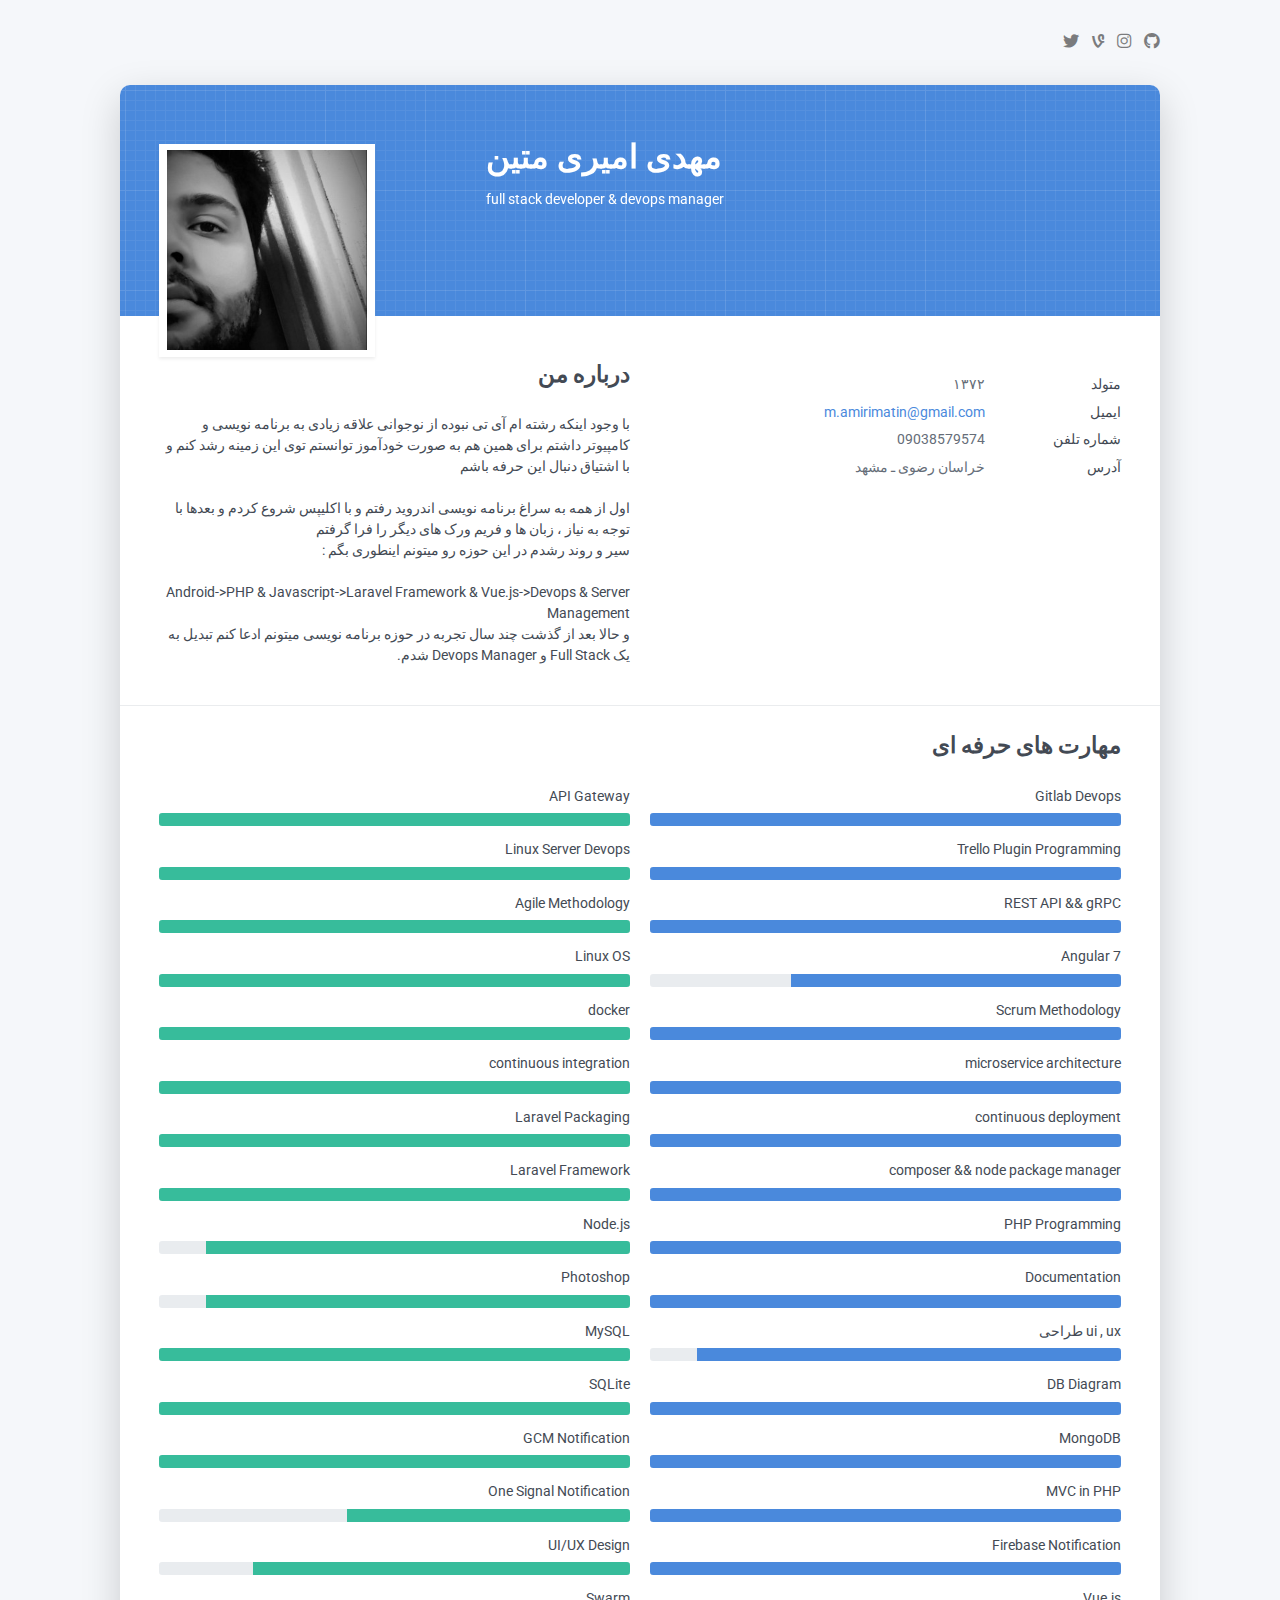
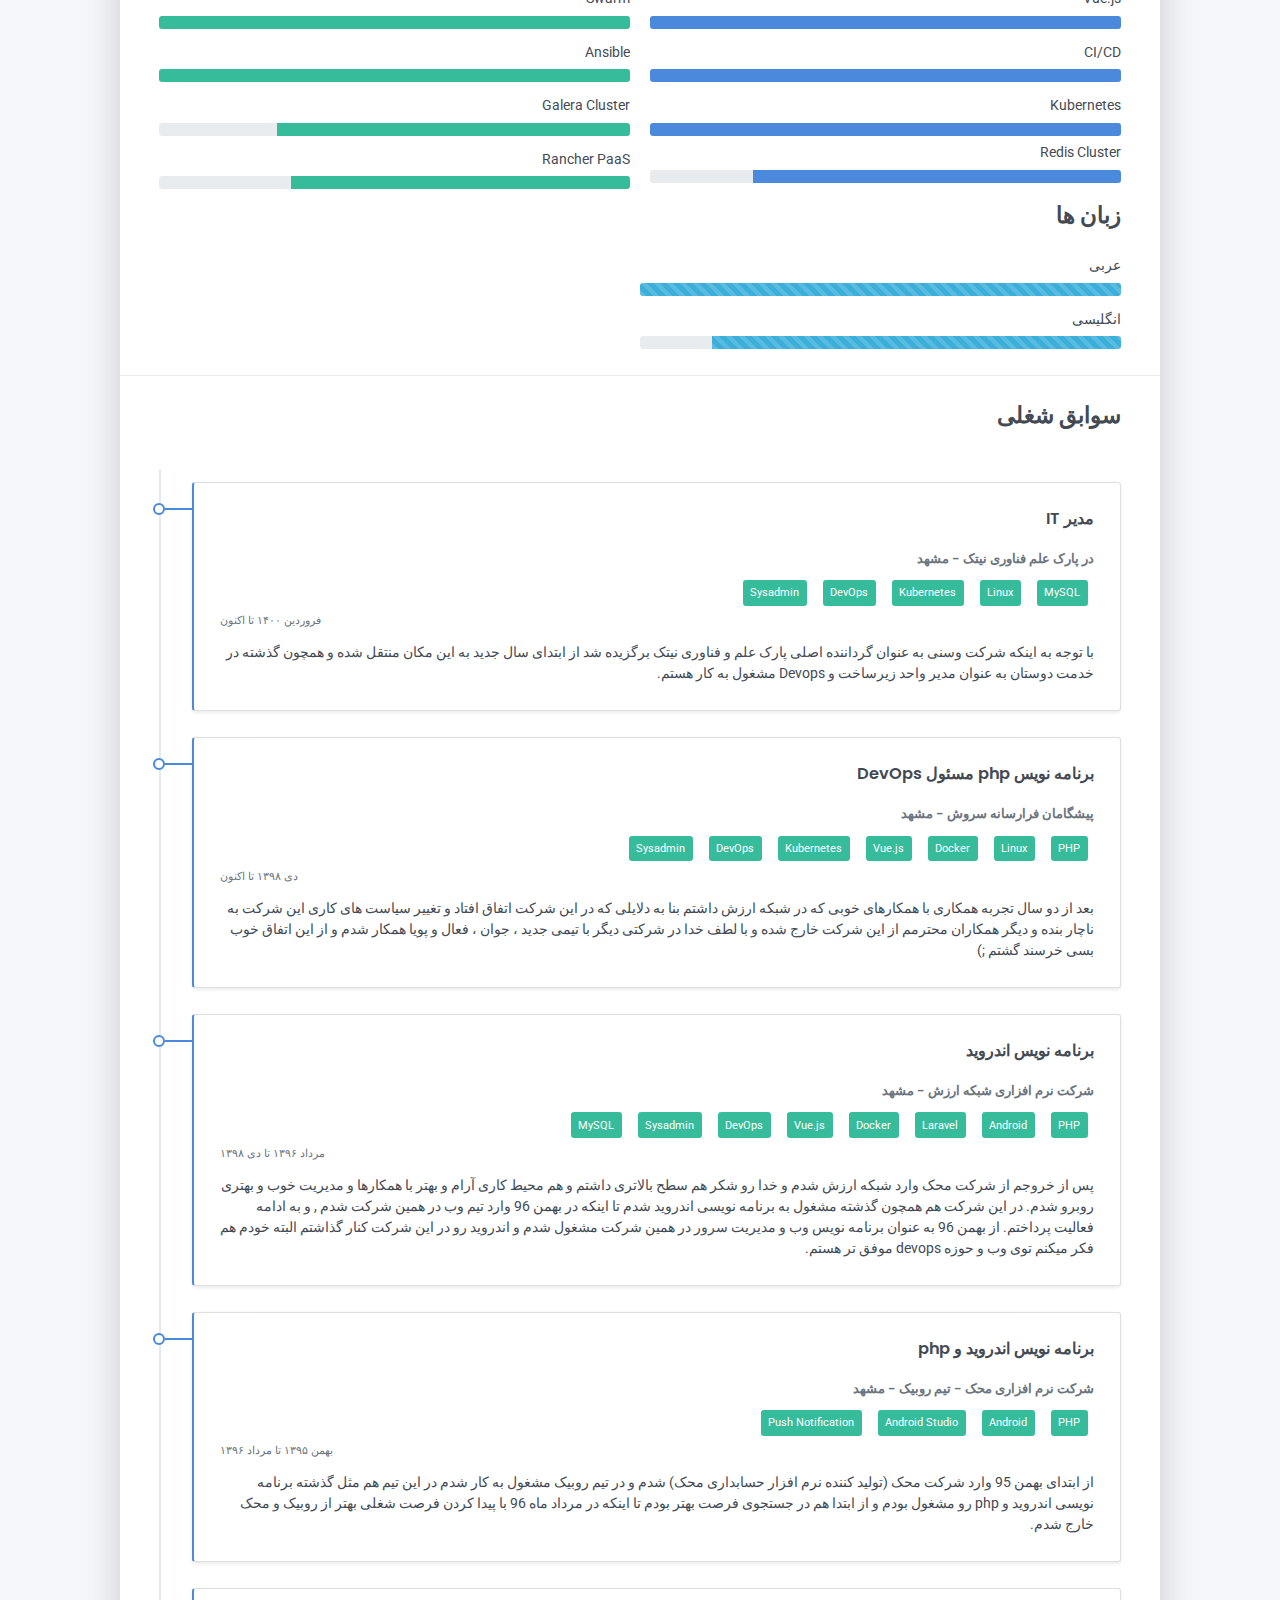
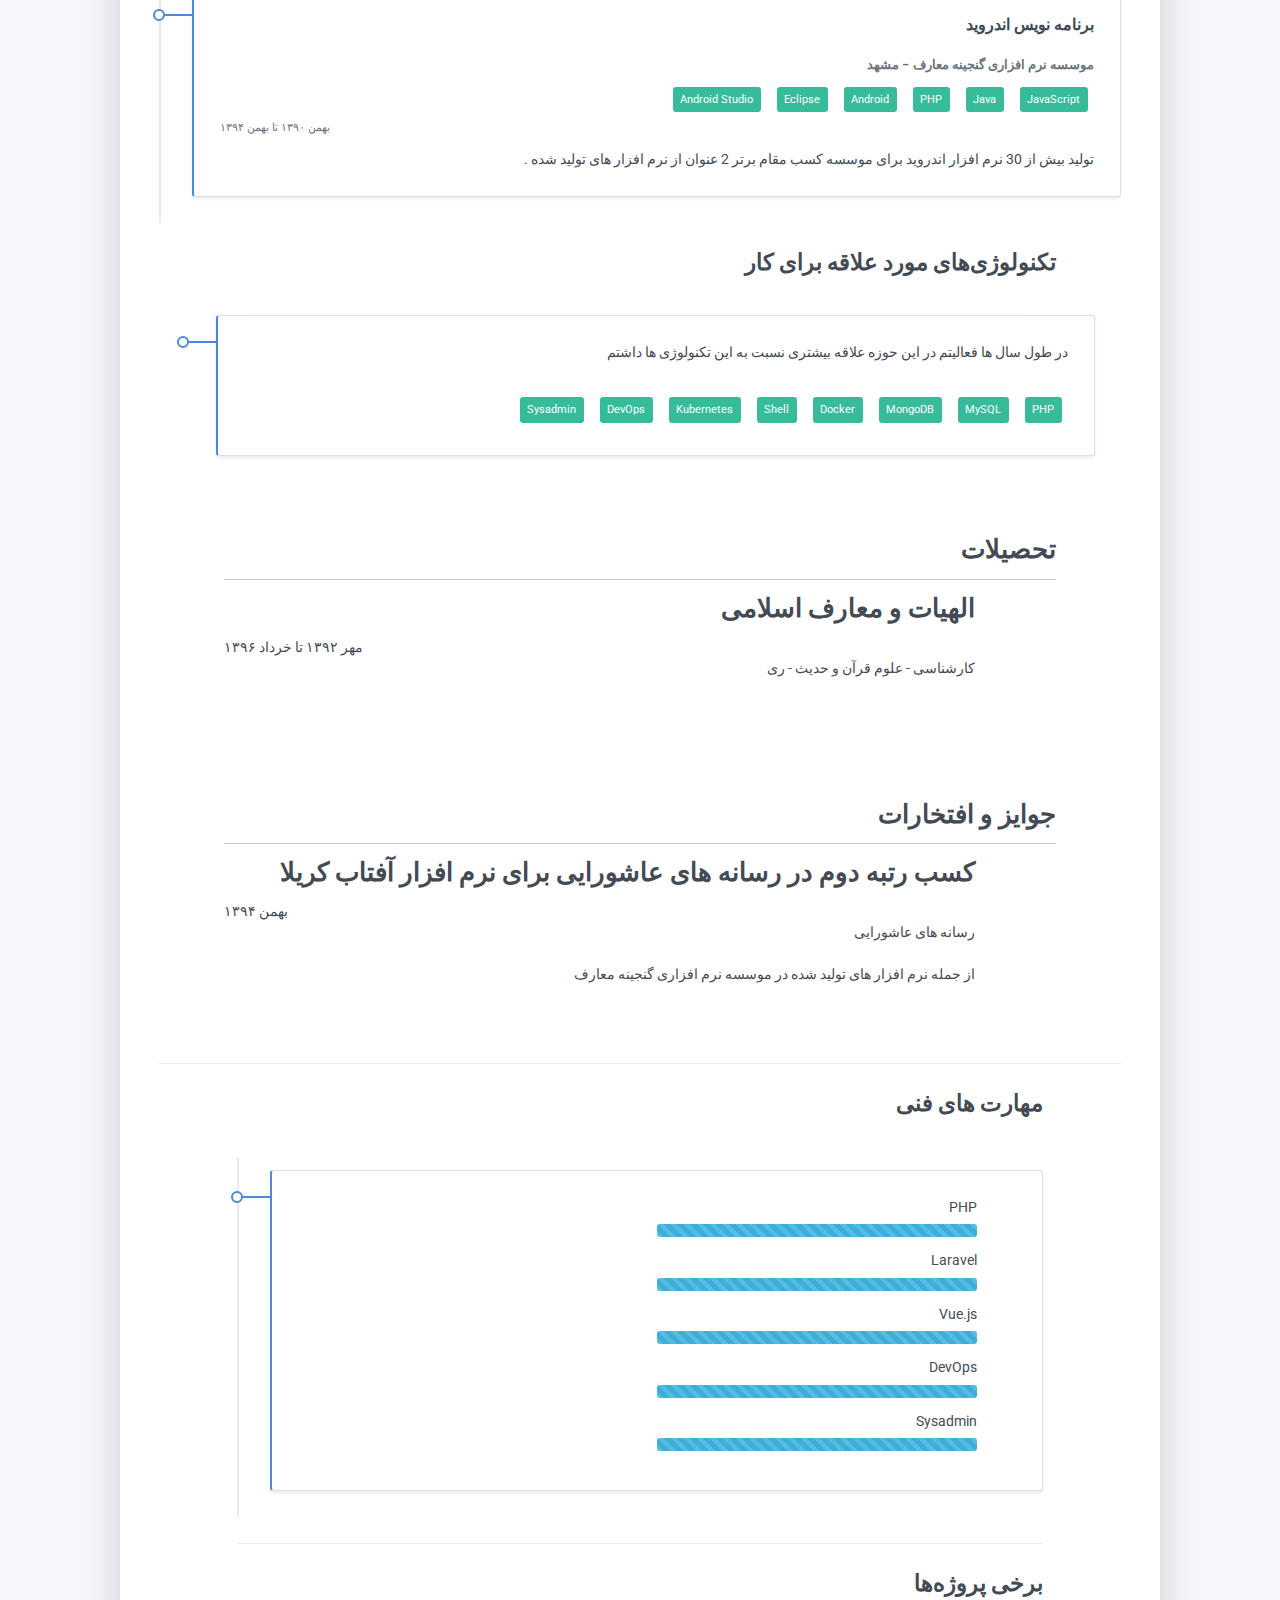
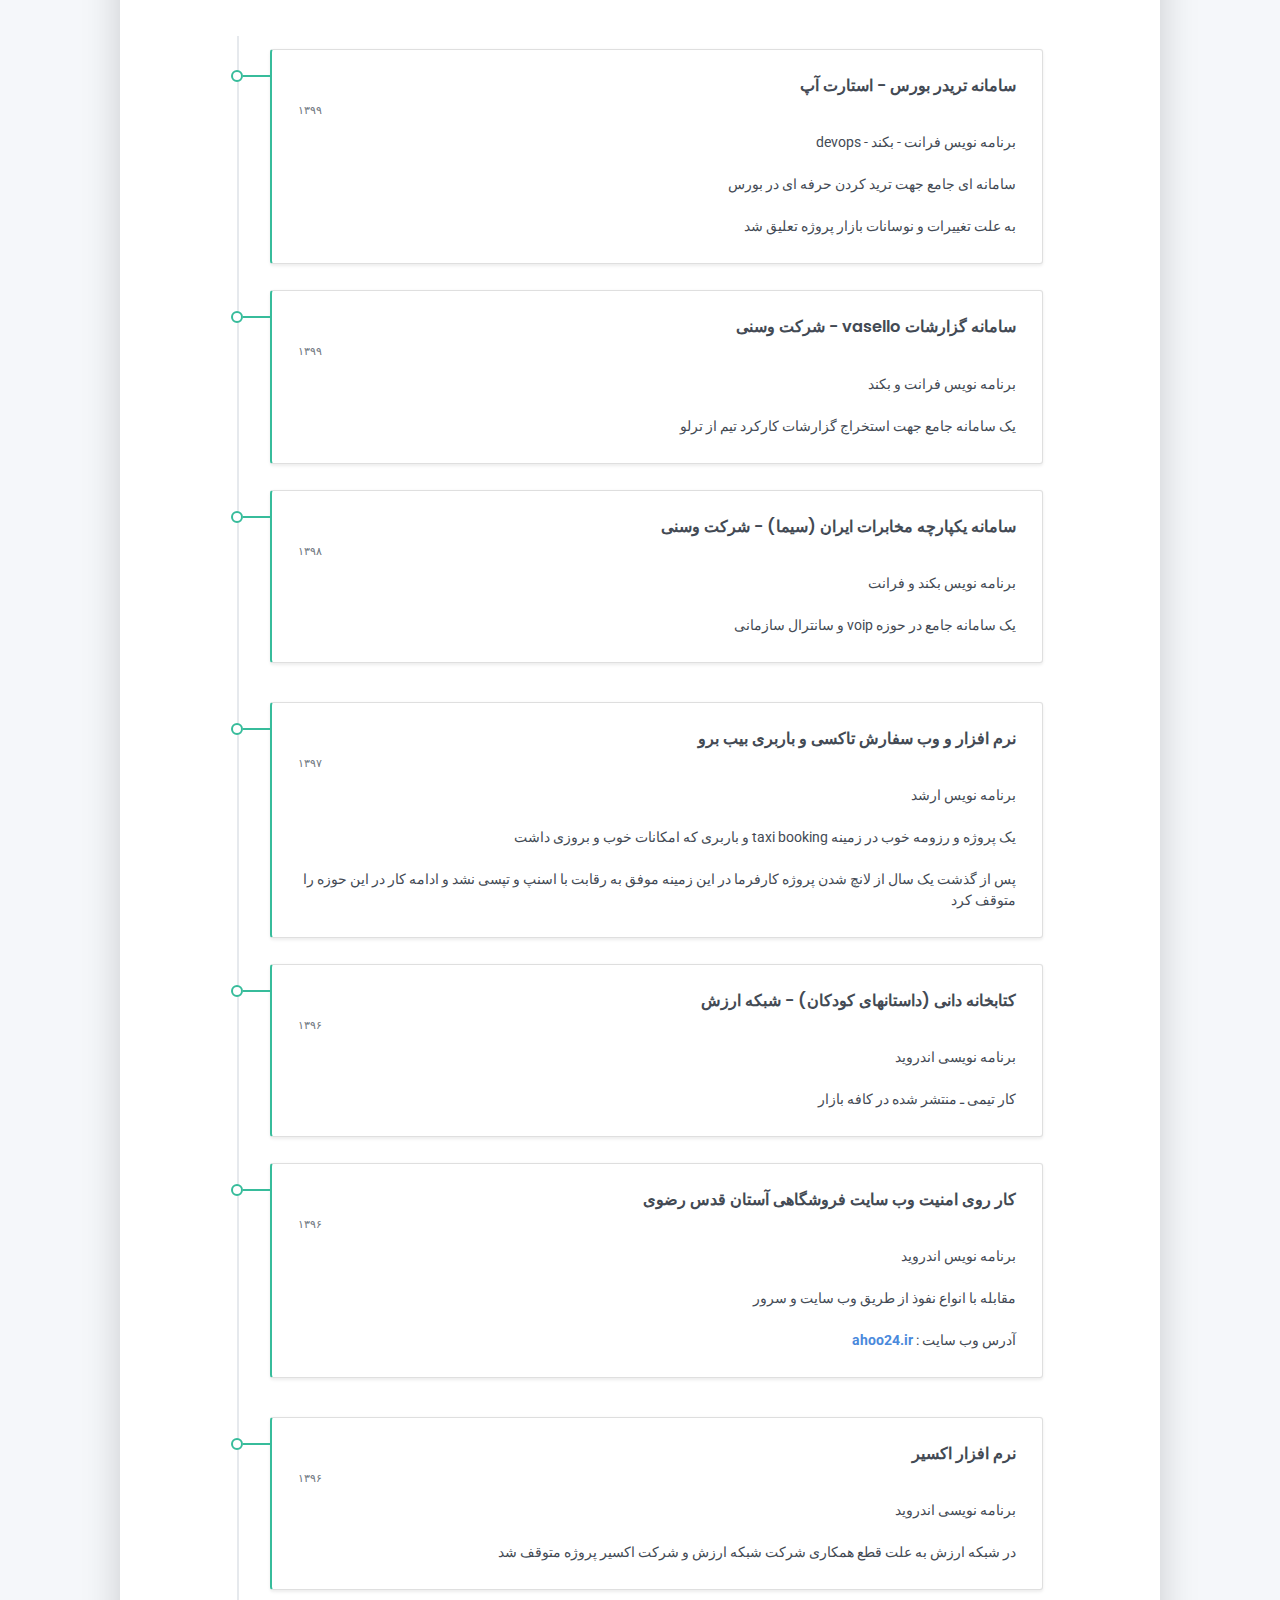
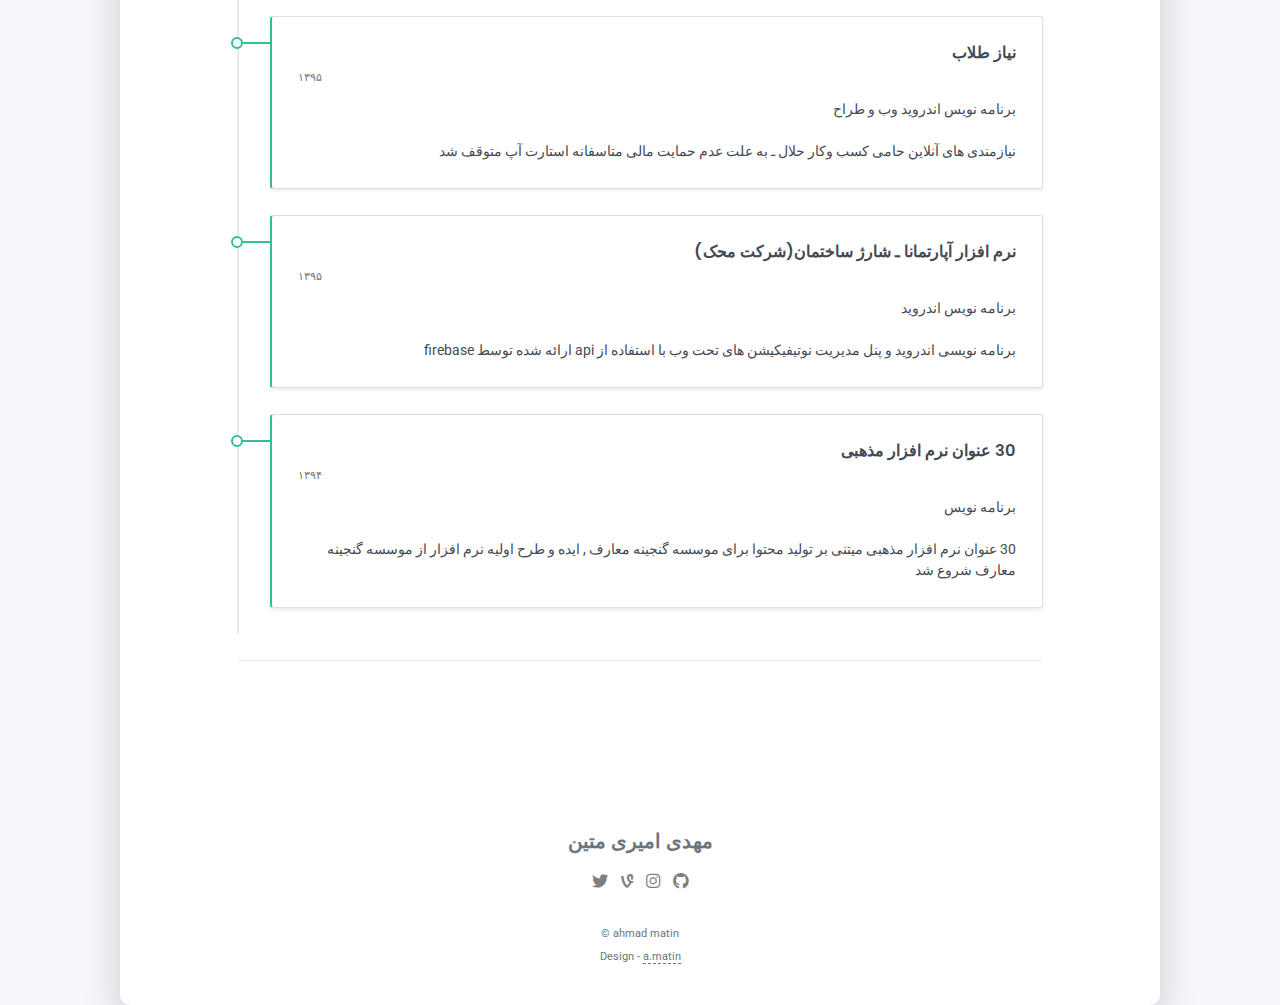
==== commit f004f48d: "Merge pull request #2 from ahmad-amirimatin/main" ====
--- a/index.html
+++ b/index.html
@@ -32,7 +32,7 @@
 <header class="d-print-none">
     <div class="container text-center text-lg-left">
         <div class="py-3 clearfix">
-            <h1 class="site-title mb-0 right-to-left">مهدی امیری متین</h1>
+            <!--<h1 class="site-title mb-0 right-to-left">مهدی امیری متین</h1>-->
             <div class="site-nav">
                 <nav role="navigation">
                     <ul class="nav justify-content-center">
@@ -70,11 +70,12 @@
                     </div>
                     <div class="col-lg-8 col-md-7 text-center text-md-start">
                         <h2 class="h1 mt-2" data-aos="fade-left" data-aos-delay="0">مهدی امیری متین</h2>
-                        <p data-aos="fade-left" data-aos-delay="100">full stack developer &، devops manager</p>
-                        <div class="d-print-none" data-aos="fade-left" data-aos-delay="200"><a
-                                class="btn btn-light text-dark shadow-sm mt-1 me-1" href="right-resume.pdf"
-                                target="_blank">Download CV</a><a class="btn btn-success shadow-sm mt-1"
-                                                                  href="index.html#contact">Hire Me</a></div>
+                        <p data-aos="fade-left" data-aos-delay="100">full stack developer & devops manager</p>
+                        <div class="d-print-none" data-aos="fade-left" data-aos-delay="200">
+                            <!--<a class=" btn btn-light text-dark shadow-sm mt-1 me-1" href="right-resume.pdf"-->
+                                <!--target="_blank" style="width: 250px">Download CV</a>-->
+                            <!--<a class="btn btn-success shadow-sm mt-1" href="index.html#contact">Hire Me</a>-->
+                        </div>
                     </div>
                 </div>
             </div>
@@ -99,10 +100,10 @@
                     <div class="col-md-5 offset-md-1 right-to-left">
                         <div class="row mt-2">
                             <div class="col-sm-4">
-                                <div class="pb-1">سن</div>
+                                <div class="pb-1">متولد</div>
                             </div>
                             <div class="col-sm-8">
-                                <div class="pb-1 text-secondary">۲۸</div>
+                                <div class="pb-1 text-secondary">۱۳۷۲</div>
                             </div>
                             <div class="col-sm-4">
                                 <div class="pb-1">ایمیل</div>
@@ -120,7 +121,7 @@
                                 <div class="pb-1">آدرس</div>
                             </div>
                             <div class="col-sm-8">
-                                <div class="pb-1 text-secondary"></div>
+                                <div class="pb-1 text-secondary"> خراسان رضوی ـ مشهد</div>
                             </div>
                         </div>
                     </div>
@@ -145,7 +146,7 @@
                                      aria-valuenow="100" aria-valuemin="0" aria-valuemax="100"></div>
                             </div>
                         </div>
-                        <div class="mb-2"><span>REST API Design</span>
+                        <div class="mb-2"><span> REST API && gRPC </span>
                             <div class="progress my-1">
                                 <div class="progress-bar bg-primary" role="progressbar" data-aos="zoom-in-left"
                                      data-aos-delay="500" data-aos-anchor=".skills-section" style="width: 100%"
@@ -231,7 +232,7 @@
                                      aria-valuenow="100" aria-valuemin="0" aria-valuemax="100"></div>
                             </div>
                         </div>
-                        <div class="mb-2"><span>composer</span>
+                        <div class="mb-2"><span>composer && node package manager</span>
                             <div class="progress my-1">
                                 <div class="progress-bar bg-primary" role="progressbar" data-aos="zoom-in-left"
                                      data-aos-delay="1500" data-aos-anchor=".skills-section" style="width: 100%"
@@ -330,7 +331,7 @@
                                      aria-valuenow="100" aria-valuemin="0" aria-valuemax="100"></div>
                             </div>
                         </div>
-                        <div class="mb-2"><span>Firebase otification</span>
+                        <div class="mb-2"><span>Firebase Notification</span>
                             <div class="progress my-1">
                                 <div class="progress-bar bg-primary" role="progressbar" data-aos="zoom-in-left"
                                      data-aos-delay="2300" data-aos-anchor=".skills-section" style="width: 100%"
@@ -346,14 +347,14 @@
                                      aria-valuenow="100" aria-valuemin="0" aria-valuemax="100"></div>
                             </div>
                         </div>
-                        <div class="mb-2"><span>One Signal otification</span>
+                        <div class="mb-2"><span>One Signal Notification</span>
                             <div class="progress my-1">
                                 <div class="progress-bar bg-success" role="progressbar" data-aos="zoom-in-left"
                                      data-aos-delay="2200" data-aos-anchor=".skills-section" style="width: 60%"
                                      aria-valuenow="60" aria-valuemin="0" aria-valuemax="100"></div>
                             </div>
                         </div>
-                        <div class="mb-2"><span>UIUX Design</span>
+                        <div class="mb-2"><span>UI/UX Design</span>
                             <div class="progress my-1">
                                 <div class="progress-bar bg-success" role="progressbar" data-aos="zoom-in-left"
                                      data-aos-delay="2300" data-aos-anchor=".skills-section" style="width: 80%"
@@ -437,7 +438,7 @@
                     <div class="mb-2"><span>انگلیسی</span>
                         <div class="progress my-1">
                             <div class="progress-bar-striped bg-info" role="progressbar" data-aos="zoom-in-left"
-                                 data-aos-delay="1000" data-aos-anchor=".skills-section" style="width: 70%"
+                                 data-aos-delay="1000" data-aos-anchor=".skills-section" style="width: 85%"
                                  aria-valuenow="60" aria-valuemin="0" aria-valuemax="100"></div>
                         </div>
                     </div>
@@ -554,11 +555,17 @@
 
                     </div>
                 </div>
+                <div class="card-body">
                 <div class="work-experience-section px-3 px-lg-4">
+
                     <h2 class="h3 mb-4 right-to-left">تکنولوژی‌های مورد علاقه برای کار</h2>
                 </div>
-                <!--<div class="timeline-card timeline-card-primary card shadow-sm">-->
+                <div class="timeline-card timeline-card-primary card shadow-sm">
+
                 <div class="card-body">
+                    <div class=" mb-1 right-to-left">در طول سال ها فعالیتم در این حوزه علاقه بیشتری نسبت به این تکنولوژی ها داشتم<br><span
+                            class="text-muted h6"> <br> </span>
+                    </div>
                     <div class="h5 mb-1 right-to-left">
                         <span class="text-muted h6"></span>
                     </div>
@@ -572,9 +579,8 @@
                         <button type="button" class="btn  btn-success m-lg-1">DevOps</button>
                         <button type="button" class="btn  btn-success m-lg-1">Sysadmin</button>
                     </div>
-                    <!--<div class="text-muted text-small mb-2">بهمن ۱۳۹۰ تا بهمن ۱۳۹۴</div>-->
-                </div>
-
+                </div>
+                </div>
             </div>
             <section class="r-section right-to-left">
                 <div class="education-section px-3 px-lg-4 pb-4">
@@ -640,7 +646,7 @@
                                 <div class="meta">
                                     رسانه های عاشورایی
                                 </div>
-
+                                <br>
                                 <div class="extra">
 
                                     <div class="md-supported"><p dir="auto">از جمله نرم افزار های تولید شده در موسسه نرم
@@ -683,8 +689,8 @@
                                                 <div class="progress-bar-striped bg-info" role="progressbar"
                                                      data-aos="zoom-in-left"
                                                      data-aos-delay="400" data-aos-anchor=".skills-section"
-                                                     style="width: 70%"
-                                                     aria-valuenow="60" aria-valuemin="0" aria-valuemax="100"></div>
+                                                     style="width: 100%"
+                                                     aria-valuenow="100" aria-valuemin="0" aria-valuemax="100"></div>
                                             </div>
                                         </div>
                                     </div>
@@ -697,7 +703,7 @@
                                                 <div class="progress-bar-striped bg-info" role="progressbar"
                                                      data-aos="zoom-in-left"
                                                      data-aos-delay="800" data-aos-anchor=".skills-section"
-                                                     style="width: 70%"
+                                                     style="width: 100%"
                                                      aria-valuenow="100" aria-valuemin="0" aria-valuemax="100"></div>
                                             </div>
                                         </div>
@@ -706,7 +712,7 @@
                                                 <div class="progress-bar-striped bg-info" role="progressbar"
                                                      data-aos="zoom-in-left"
                                                      data-aos-delay="1200" data-aos-anchor=".skills-section"
-                                                     style="width: 70%"
+                                                     style="width: 100%"
                                                      aria-valuenow="60" aria-valuemin="0" aria-valuemax="100"></div>
                                             </div>
                                         </div>
@@ -715,7 +721,7 @@
                                                 <div class="progress-bar-striped bg-info" role="progressbar"
                                                      data-aos="zoom-in-left"
                                                      data-aos-delay="1400" data-aos-anchor=".skills-section"
-                                                     style="width: 70%"
+                                                     style="width: 100%"
                                                      aria-valuenow="60" aria-valuemin="0" aria-valuemax="100"></div>
                                             </div>
                                         </div>
@@ -729,38 +735,78 @@
                     <div>
                         <div class="page-break"></div>
 
-                        <h2 class="h3 mb-4 right-to-left">سایر پروژه‌ها</h2>
+                        <h2 class="h3 mb-4 right-to-left">برخی پروژه‌ها</h2>
                         <div class="timeline">
+                            <div class="timeline-card timeline-card-success card shadow-sm right-to-left">
+                                <div class="card-body">
+                                    <div class="h5 mb-1">سامانه تریدر بورس - استارت آپ<span
+                                            class="text-muted h6"></span>
+                                    </div>
+                                    <div class="text-muted text-small mb-2" dir="ltr"> ۱۳۹۹</div>
+                                    <div>برنامه نویس فرانت - بکند - devops<br>‬<br>
+                                        ‫سامانه ای جامع جهت ترید کردن حرفه ای در بورس<br><br>
+                                        به علت تغییرات و نوسانات بازار پروژه تعلیق شد
+                                    </div>
+                                </div>
+                            </div>
+                            <div class="timeline-card timeline-card-success card shadow-sm">
+                                <div class="card-body">
+                                    <div class="h5 mb-1 right-to-left">سامانه گزارشات vasello - شرکت وسنی<span
+                                            class="text-muted h6"></span>
+                                    </div>
+                                    <div class="text-muted text-small mb-2"> ۱۳۹۹</div>
+                                    <div class="right-to-left">برنامه نویس فرانت و بکند<br><br>
+                                        یک سامانه جامع جهت استخراج گزارشات کارکرد تیم از ترلو
+
+                                    </div>
+                                </div>
+                            </div>
+                            <div class="timeline-card timeline-card-success card shadow-sm">
+                                <div class="card-body">
+                                    <div class="h5 mb-1 right-to-left">سامانه یکپارچه مخابرات ایران (سیما) - شرکت وسنی<span
+                                                class="text-muted h6"></span></div>
+                                    <div class="text-muted text-small mb-2"> ۱۳۹۸</div>
+                                    <div class="right-to-left">برنامه نویس بکند و فرانت
+                                        <br><br>
+                                        یک سامانه جامع در حوزه voip و سانترال سازمانی
+                                    </div>
+                                </div>
+                            </div>
+                        </div>
+                        <div class="timeline">
+                            <div class="timeline-card timeline-card-success card shadow-sm">
+                                <div class="card-body">
+                                    <div class="h5 mb-1 right-to-left">نرم افزار و وب سفارش تاکسی و باربری بیب برو<span
+                                            class="text-muted h6"></span>
+                                    </div>
+                                    <div class="text-muted text-small mb-2"> ۱۳۹۷</div>
+                                    <div class="right-to-left">برنامه نویس ارشد<br><br>
+                                        یک پروژه و رزومه خوب در زمینه taxi booking و باربری که امکانات خوب و بروزی داشت
+                                        <br><br>
+                                        پس از گذشت یک سال از لانچ شدن پروژه کارفرما در این زمینه موفق به رقابت با اسنپ و تپسی نشد و ادامه کار در این حوزه را متوقف کرد
+                                    </div>
+                                </div>
+                            </div>
                             <div class="timeline-card timeline-card-success card shadow-sm right-to-left">
                                 <div class="card-body">
                                     <div class="h5 mb-1">کتابخانه دانی (داستانهای کودکان) - شبکه ارزش<span
                                             class="text-muted h6"></span>
                                     </div>
                                     <div class="text-muted text-small mb-2" dir="ltr"> ۱۳۹۶</div>
-                                    <div>برنامه نویسی اندروید<br>‬
+                                    <div>برنامه نویسی اندروید<br>‬<br>
                                         ‫کار تیمی ـ منتشر شده در کافه بازار
                                     </div>
                                 </div>
                             </div>
-                            <div class="timeline-card timeline-card-success card shadow-sm">
-                                <div class="card-body">
-                                    <div class="h5 mb-1 right-to-left">نرم افزار و وب سفارش تاکسی و باربری بیب برو<span
-                                            class="text-muted h6"></span>
-                                    </div>
-                                    <div class="text-muted text-small mb-2"> ۱۳۹۷</div>
-                                    <div class="right-to-left">برنامه نویس ارشد<br>
-                                        یک پروژه و رزومه خوب در زمینه taxi booking و باربری که امکانات خوب و بروزی داره
-                                    </div>
-                                </div>
-                            </div>
+
                             <div class="timeline-card timeline-card-success card shadow-sm">
                                 <div class="card-body">
                                     <div class="h5 mb-1 right-to-left">کار روی امنیت وب سایت فروشگاهی آستان قدس
                                         رضوی<span
                                                 class="text-muted h6"></span></div>
                                     <div class="text-muted text-small mb-2"> ۱۳۹۶</div>
-                                    <div class="right-to-left">برنامه نویس اندروید<br>
-                                        مقابله با انواع نفوذ از طریق وب سایت و سرور<br>
+                                    <div class="right-to-left">برنامه نویس اندروید<br><br>
+                                        مقابله با انواع نفوذ از طریق وب سایت و سرور<br><br>
                                         آدرس وب سایت : <b><a href="https://ahoo24.ir/" target="_blank"
                                                              style="text-decoration: none">ahoo24.ir</a>‬‬</b>
                                     </div>
@@ -773,7 +819,7 @@
                                     <div class="h5 mb-1">نرم افزار اکسیر<span class="text-muted h6"></span>
                                     </div>
                                     <div class="text-muted text-small mb-2" dir="ltr"> ۱۳۹۶</div>
-                                    <div>برنامه نویسی اندروید<br>‬
+                                    <div>برنامه نویسی اندروید<br>‬<br>
                                         در شبکه ارزش به علت قطع همکاری شرکت شبکه ارزش و شرکت اکسیر پروژه متوقف شد
                                     </div>
                                 </div>
@@ -783,7 +829,7 @@
                                     <div class="h5 mb-1 right-to-left">نیاز طلاب<span class="text-muted h6"></span>
                                     </div>
                                     <div class="text-muted text-small mb-2">۱۳۹۵</div>
-                                    <div class="right-to-left">برنامه نویس اندروید وب و طراح<br>
+                                    <div class="right-to-left">برنامه نویس اندروید وب و طراح<br><br>
                                         نیازمندی های آنلاین حامی کسب وکار حلال ـ به علت عدم حمایت مالی متاسفانه استارت
                                         آپ متوقف شد
                                     </div>
@@ -794,7 +840,7 @@
                                     <div class="h5 mb-1 right-to-left">نرم افزار آپارتمانا ـ شارژ ساختمان(شرکت محک)<span
                                             class="text-muted h6"></span></div>
                                     <div class="text-muted text-small mb-2"> ۱۳۹۵</div>
-                                    <div class="right-to-left">برنامه نویس اندروید<br>
+                                    <div class="right-to-left">برنامه نویس اندروید<br><br>
                                         برنامه نویسی اندروید و پنل مدیریت نوتیفیکیشن های تحت وب با استفاده از api ارائه
                                         شده توسط ‫‪firebase‬‬
                                     </div>
@@ -806,7 +852,7 @@
                                             class="text-muted h6"></span></div>
                                     <div class="text-muted text-small mb-2"> ۱۳۹۴</div>
                                     <div class="right-to-left">
-                                        برنامه نویس <br>
+                                        برنامه نویس <br><br>
                                         30 عنوان نرم افزار مذهبی میتنی بر تولید محتوا برای موسسه گنجینه معارف , ایده و
                                         طرح اولیه نرم افزار از موسسه گنجینه معارف شروع شد
                                     </div>
@@ -894,7 +940,7 @@
                                 </li>
                                 <li class="nav-item"><a class="nav-link" href="https://virgool.io/@m.amirimatin"
                                                         title="Virgool"
-                                                        title="Facebook" target="_blank"><i class="fab fa-facebook"></i><span
+                                                        title="Facebook" target="_blank"><i class="fab fa-vine"></i><span
                                         class="menu-title sr-only">Virgool</span></a>
                                 </li>
                                 <li class="nav-item"><a class="nav-link"
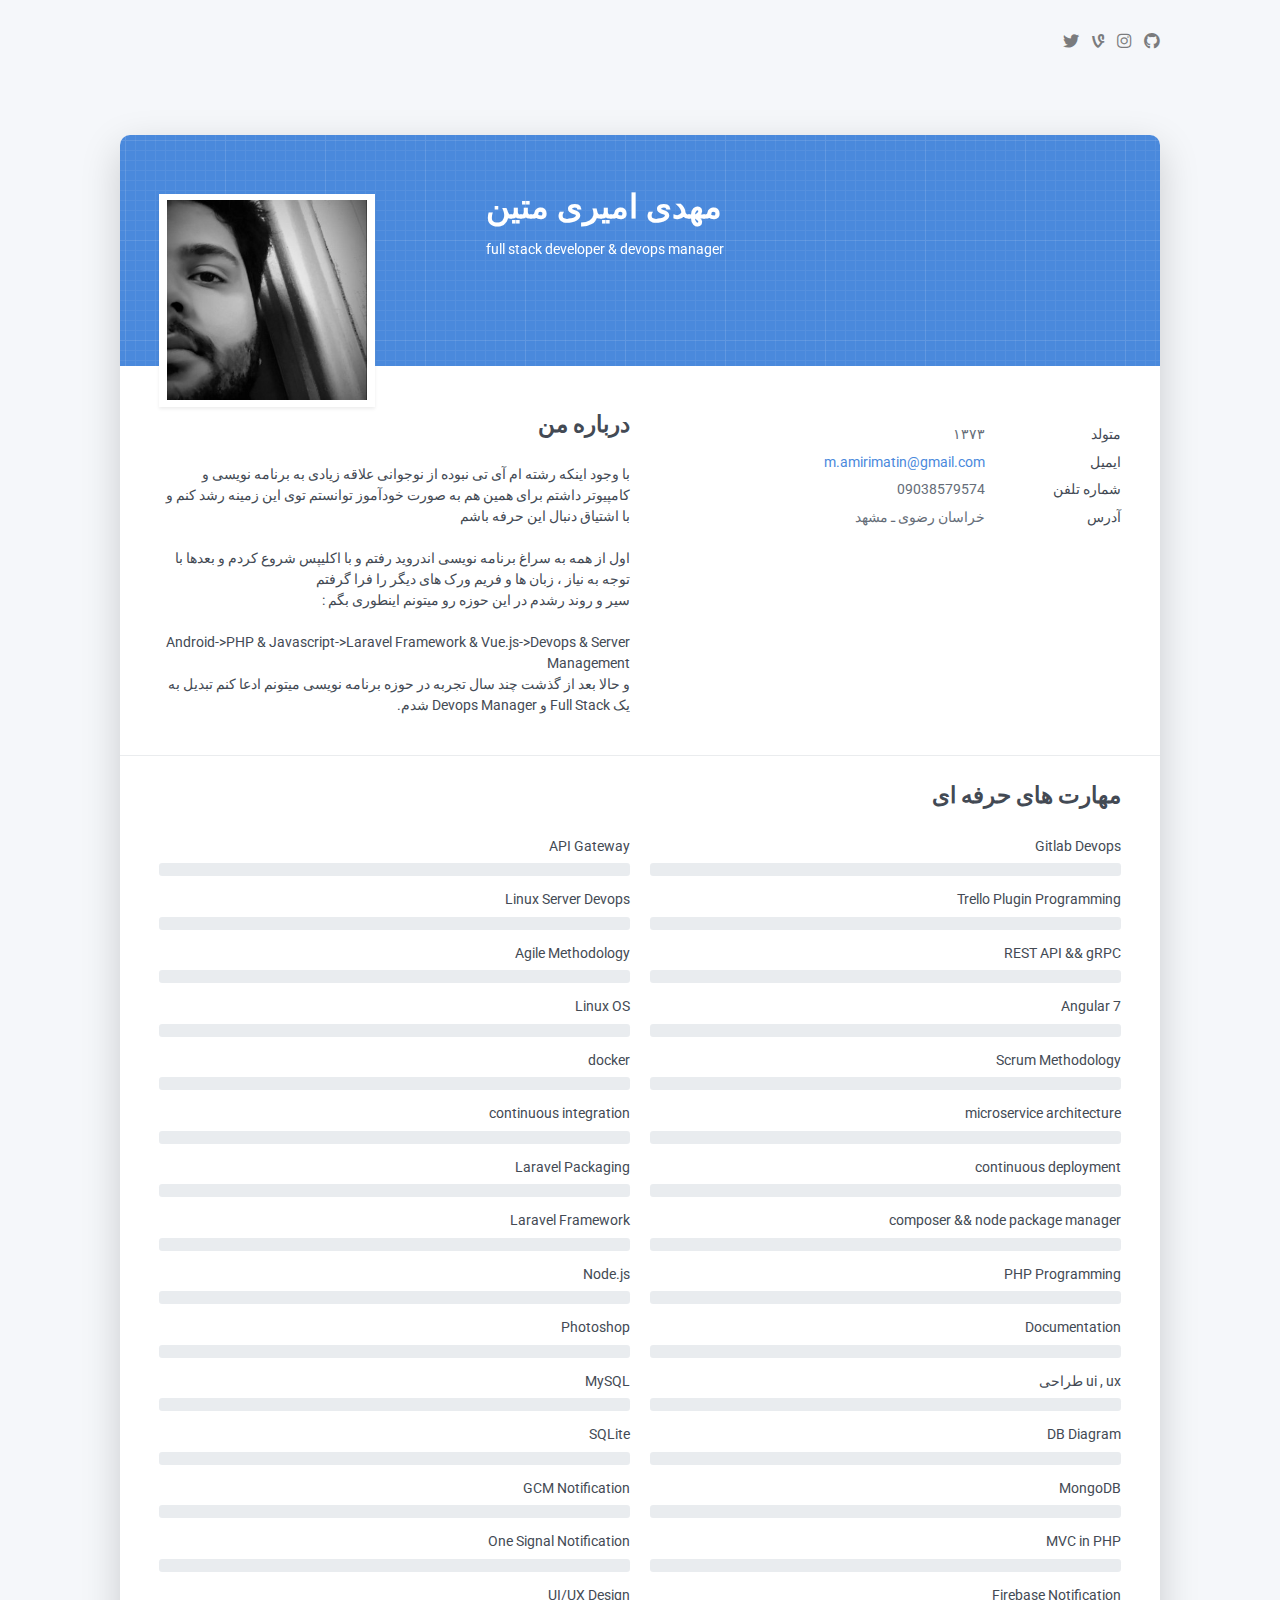
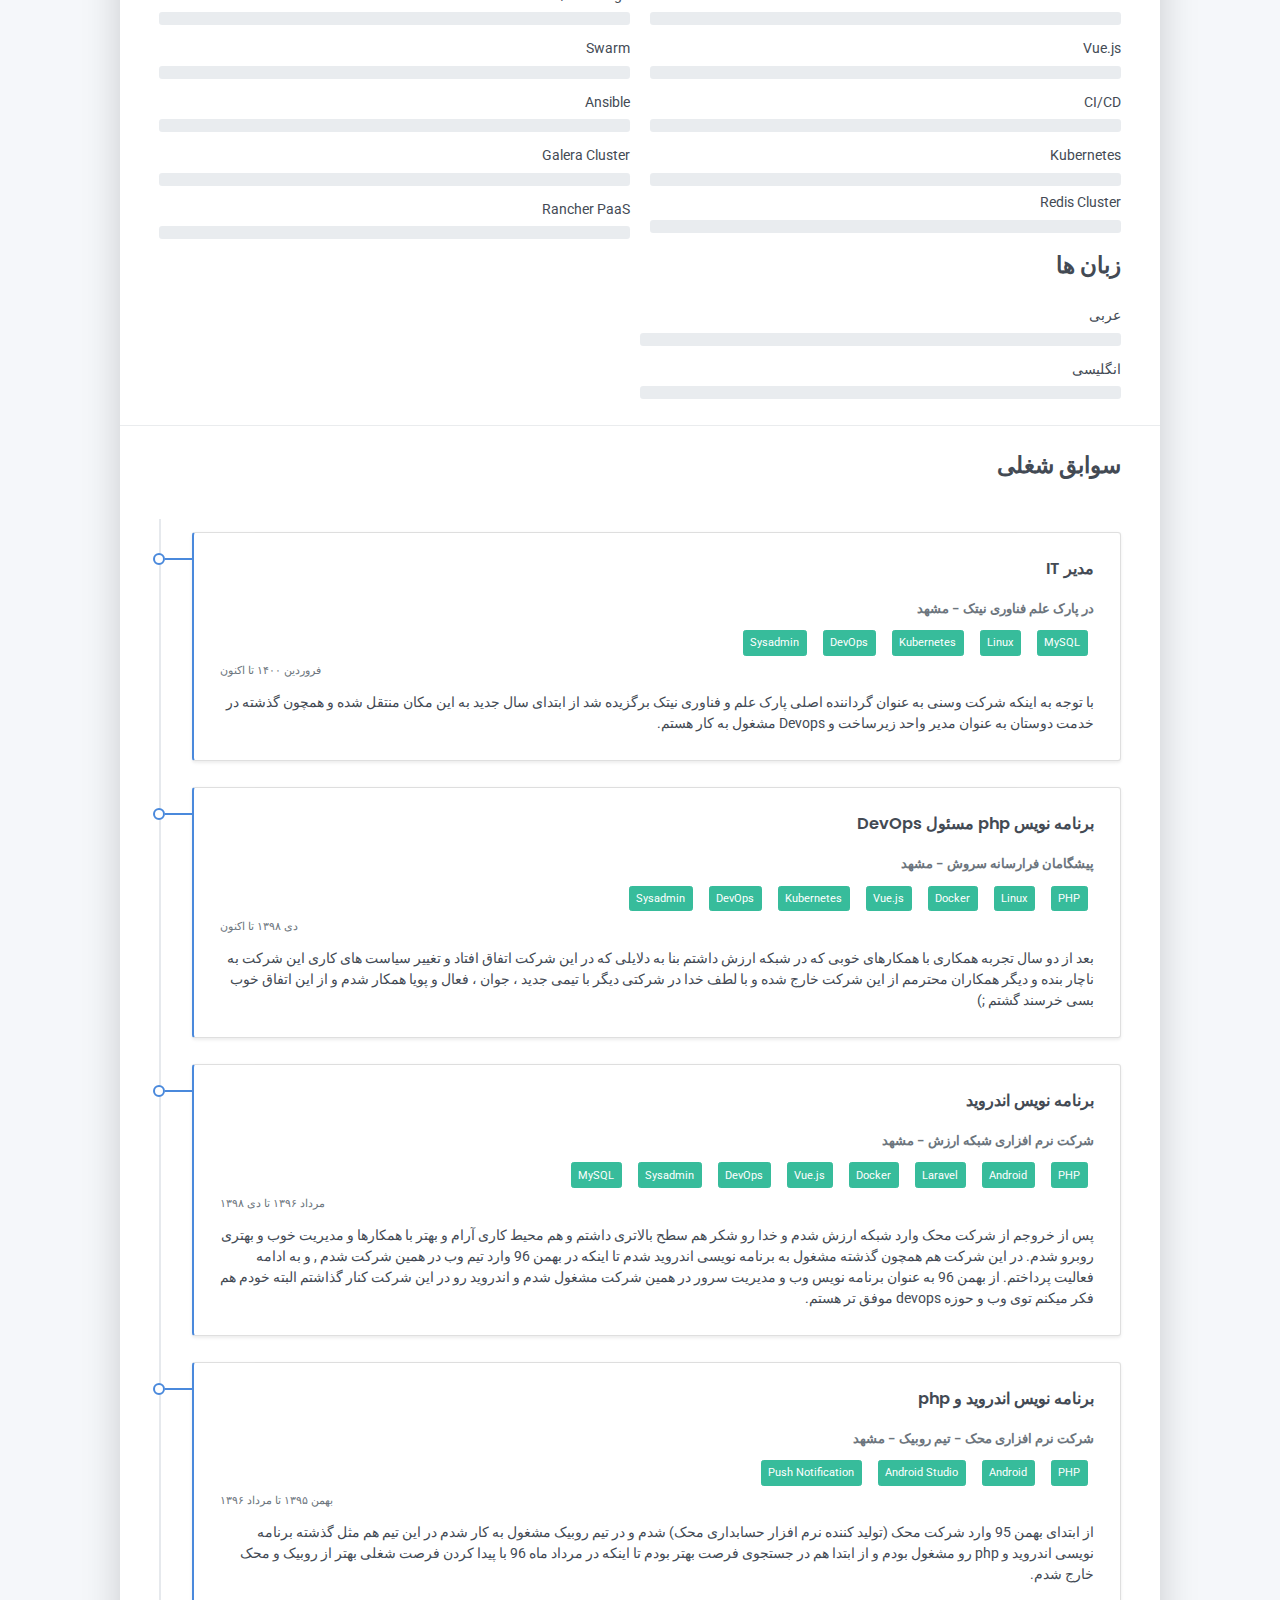
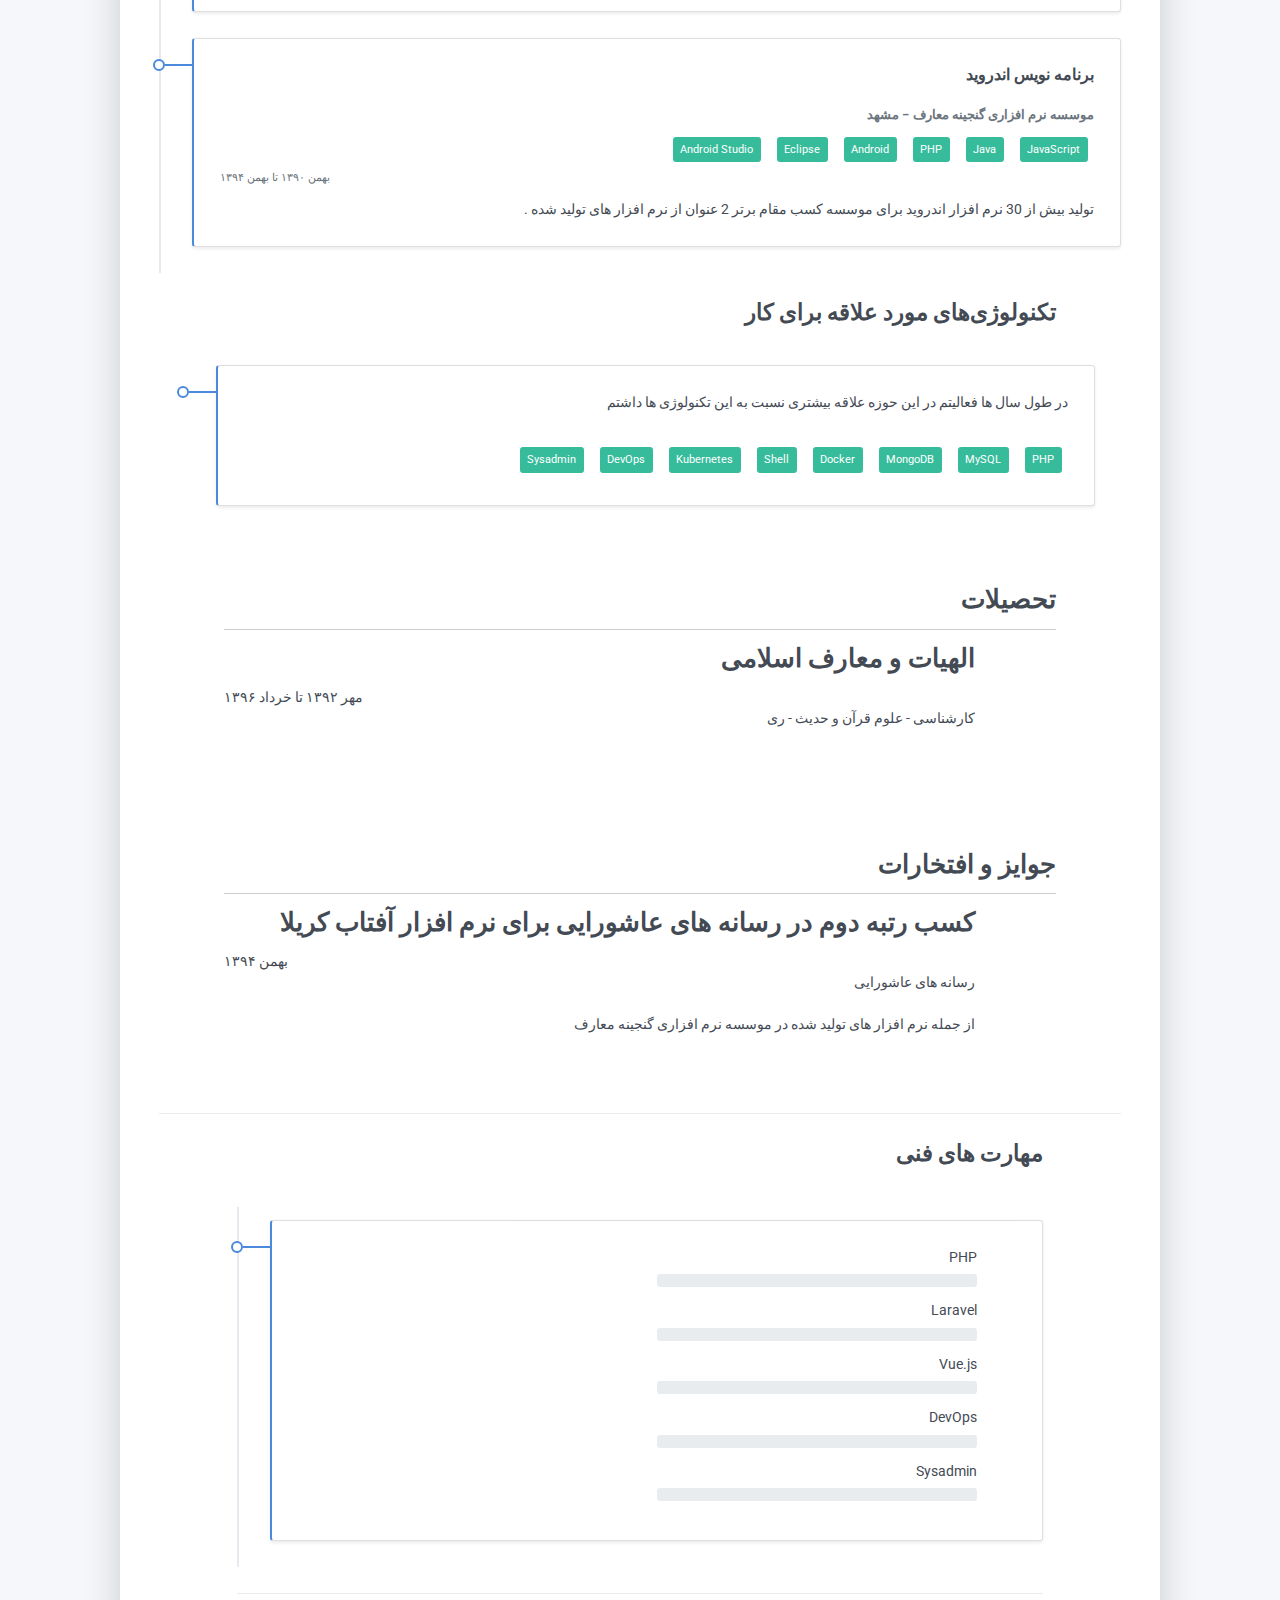
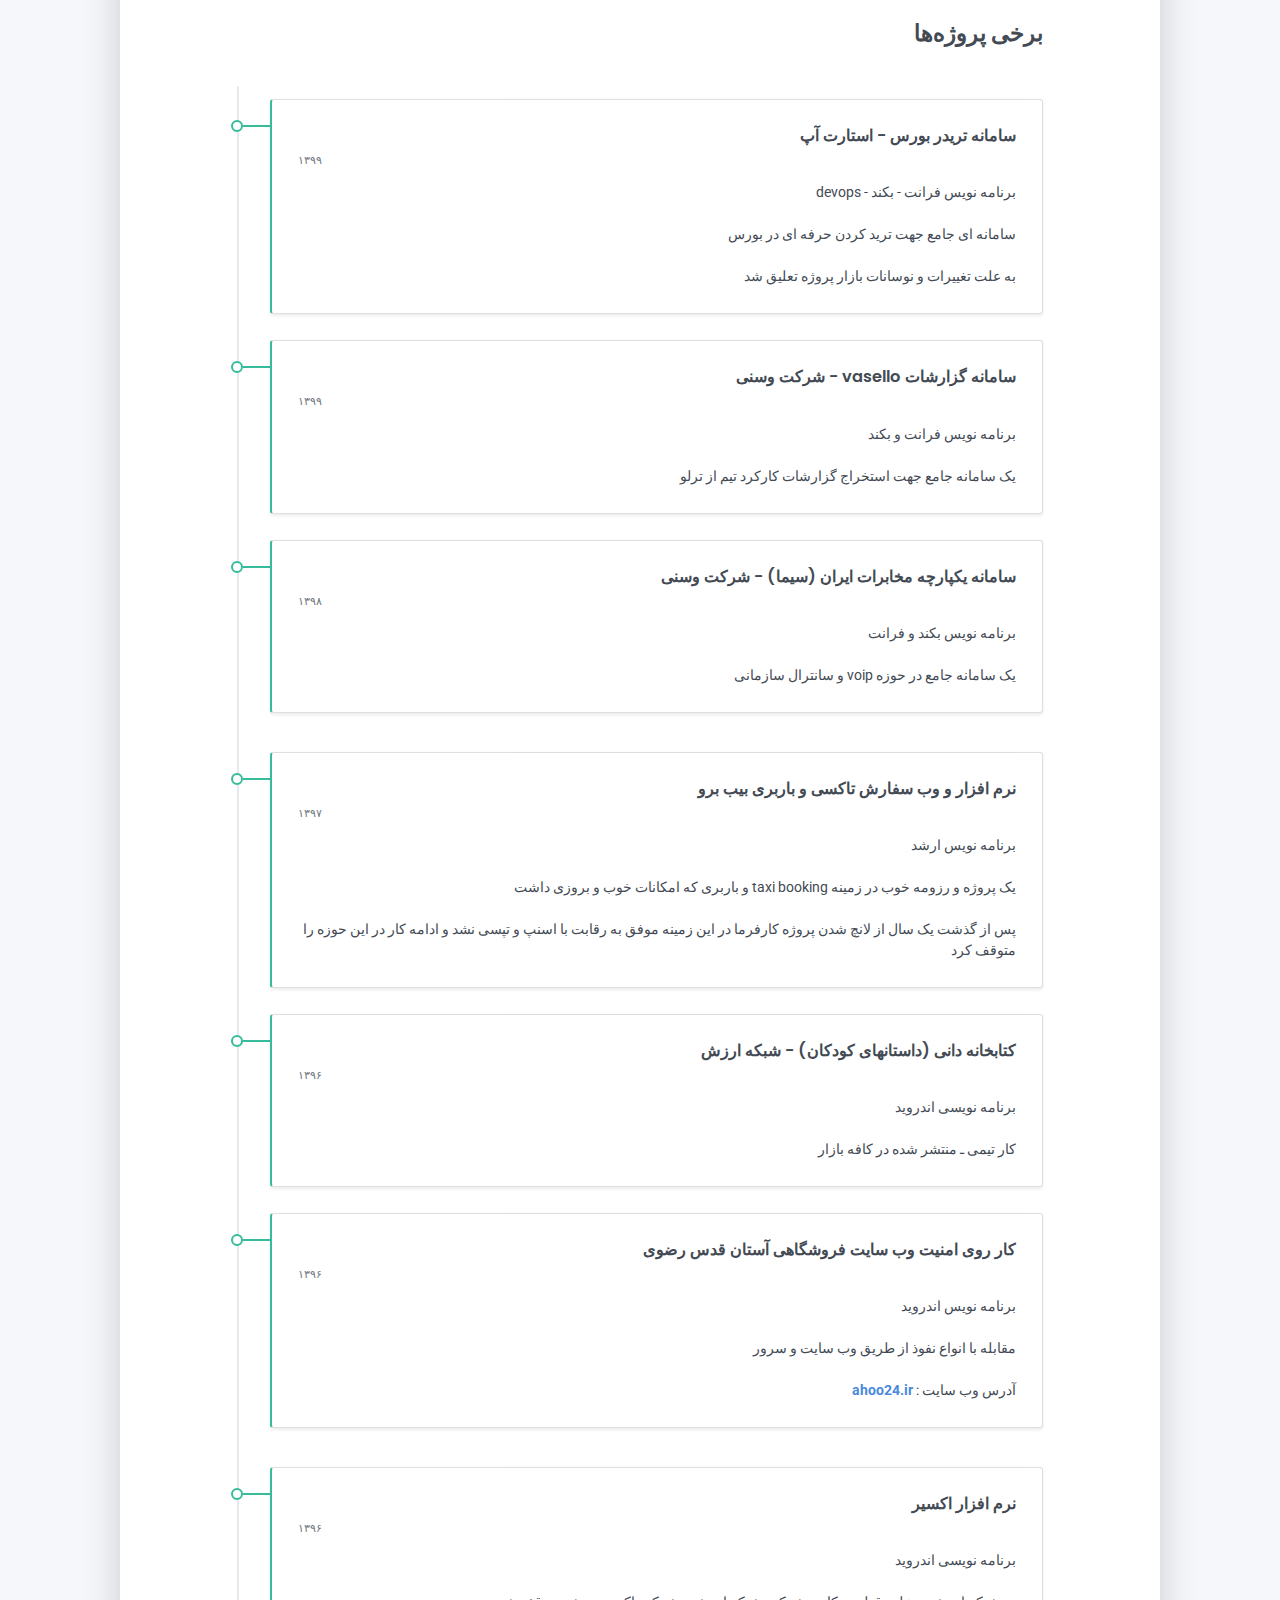
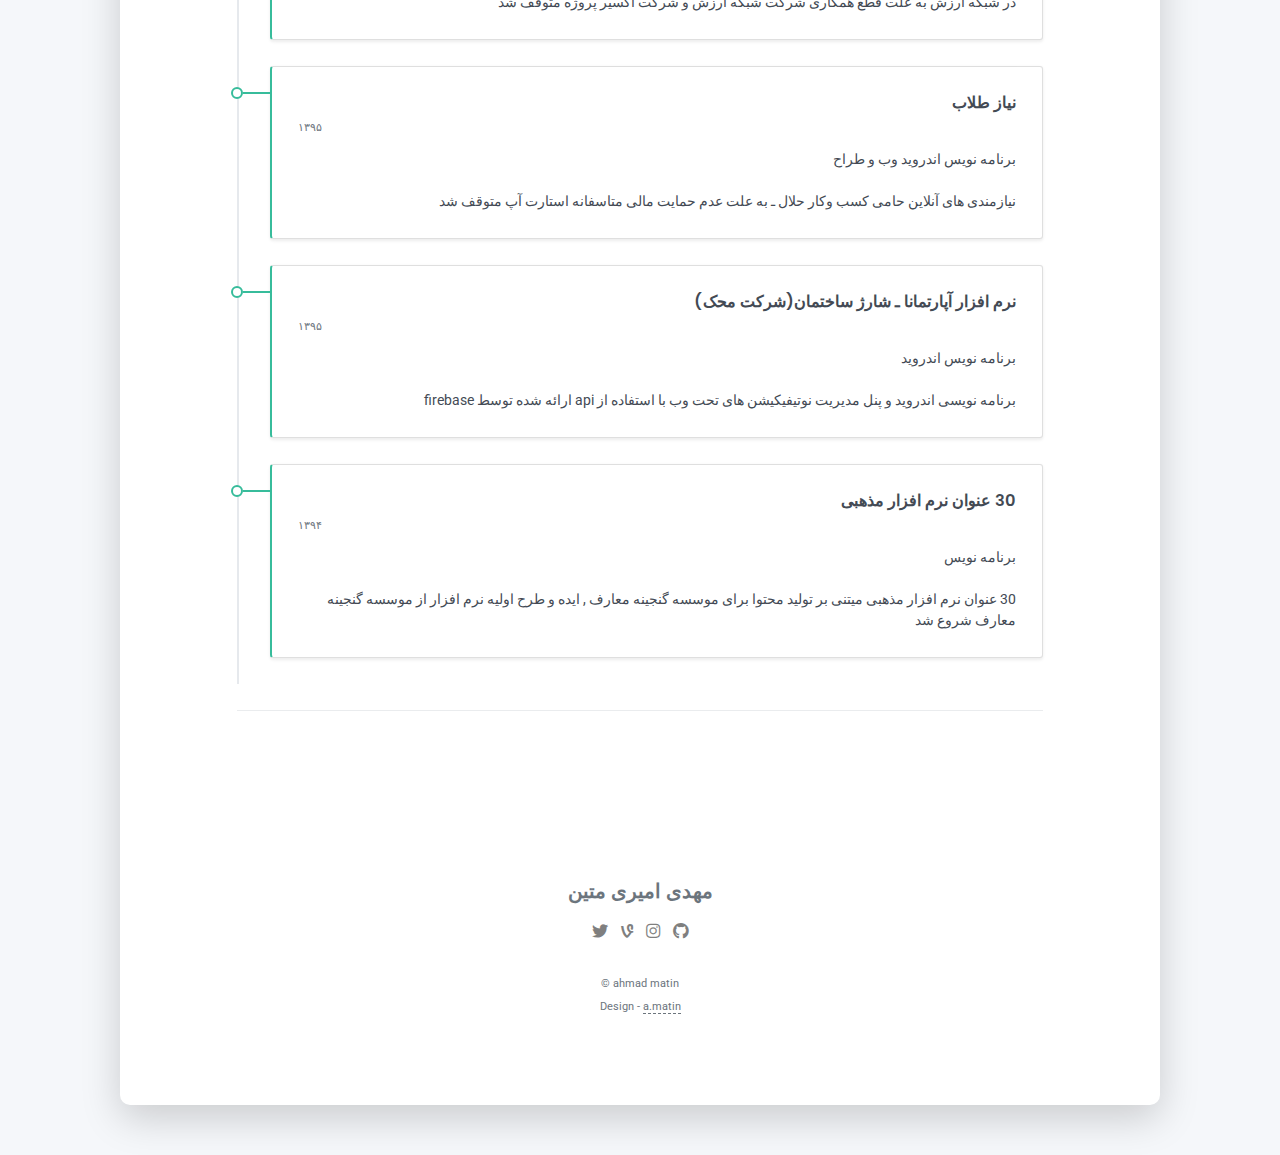
==== commit 2cb5889c: "change" ====
--- a/index.html
+++ b/index.html
@@ -4,7 +4,7 @@
     <meta charset="UTF-8">
     <meta http-equiv="X-UA-Compatible" content="IE=edge">
     <meta name="viewport" content="width=device-width, initial-scale=1">
-    <title>mahdi amiri matin</title>
+    <title>رزومه مهدی امیری متین</title>
     <link rel="preconnect" href="https://fonts.gstatic.com" crossorigin="crossorigin"/>
     <link rel="preload" as="style"
           href="https://fonts.googleapis.com/css2?family=Poppins:wght@600&amp;family=Roboto:wght@300;400;500;700&amp;display=swap"/>
@@ -25,6 +25,7 @@
                 opacity: 1 !important;
                 transform: translate(0) scale(1) !important;
             }
+
         </style>
     </noscript>
 </head>
@@ -103,13 +104,13 @@
                                 <div class="pb-1">متولد</div>
                             </div>
                             <div class="col-sm-8">
-                                <div class="pb-1 text-secondary">۱۳۷۲</div>
+                                <div class="pb-1 text-secondary">۱۳۷۳</div>
                             </div>
                             <div class="col-sm-4">
                                 <div class="pb-1">ایمیل</div>
                             </div>
                             <div class="col-sm-8">
-                                <div class="pb-1 text-secondary"> <a href="mail://m.amirimatin@gmail.com" target="_blank" style="text-decoration: none">m.amirimatin@gmail.com</a></div>
+                                <div class="pb-1 text-secondary"> <a href="mailto:m.amirimatin@gmail.com" target="_blank" style="text-decoration: none">m.amirimatin@gmail.com</a></div>
                             </div>
                             <div class="col-sm-4">
                                 <div class="pb-1">شماره تلفن</div>
@@ -960,7 +961,7 @@
                 </div>
                 <div class="text-small">
                     <div class="mb-1">&copy; ahmad matin</div>
-                    <div>Design - <a href="mail://amirimatinahmad@gmail.com" target="_blank">a.matin</a></div>
+                    <div>Design - <a href="mailto:amirimatinahmad@gmail.com" target="_blank">a.matin</a></div>
                 </div>
             </div>
         </footer>
--- a/css/main.css@ver=1.2.0.css
+++ b/css/main.css@ver=1.2.0.css
@@ -141,7 +141,7 @@
     .container {
         width: auto;
         max-width: 100%;
-        padding: 0
+        padding: 0;
     }
 
     .cover, .cover-bg {
